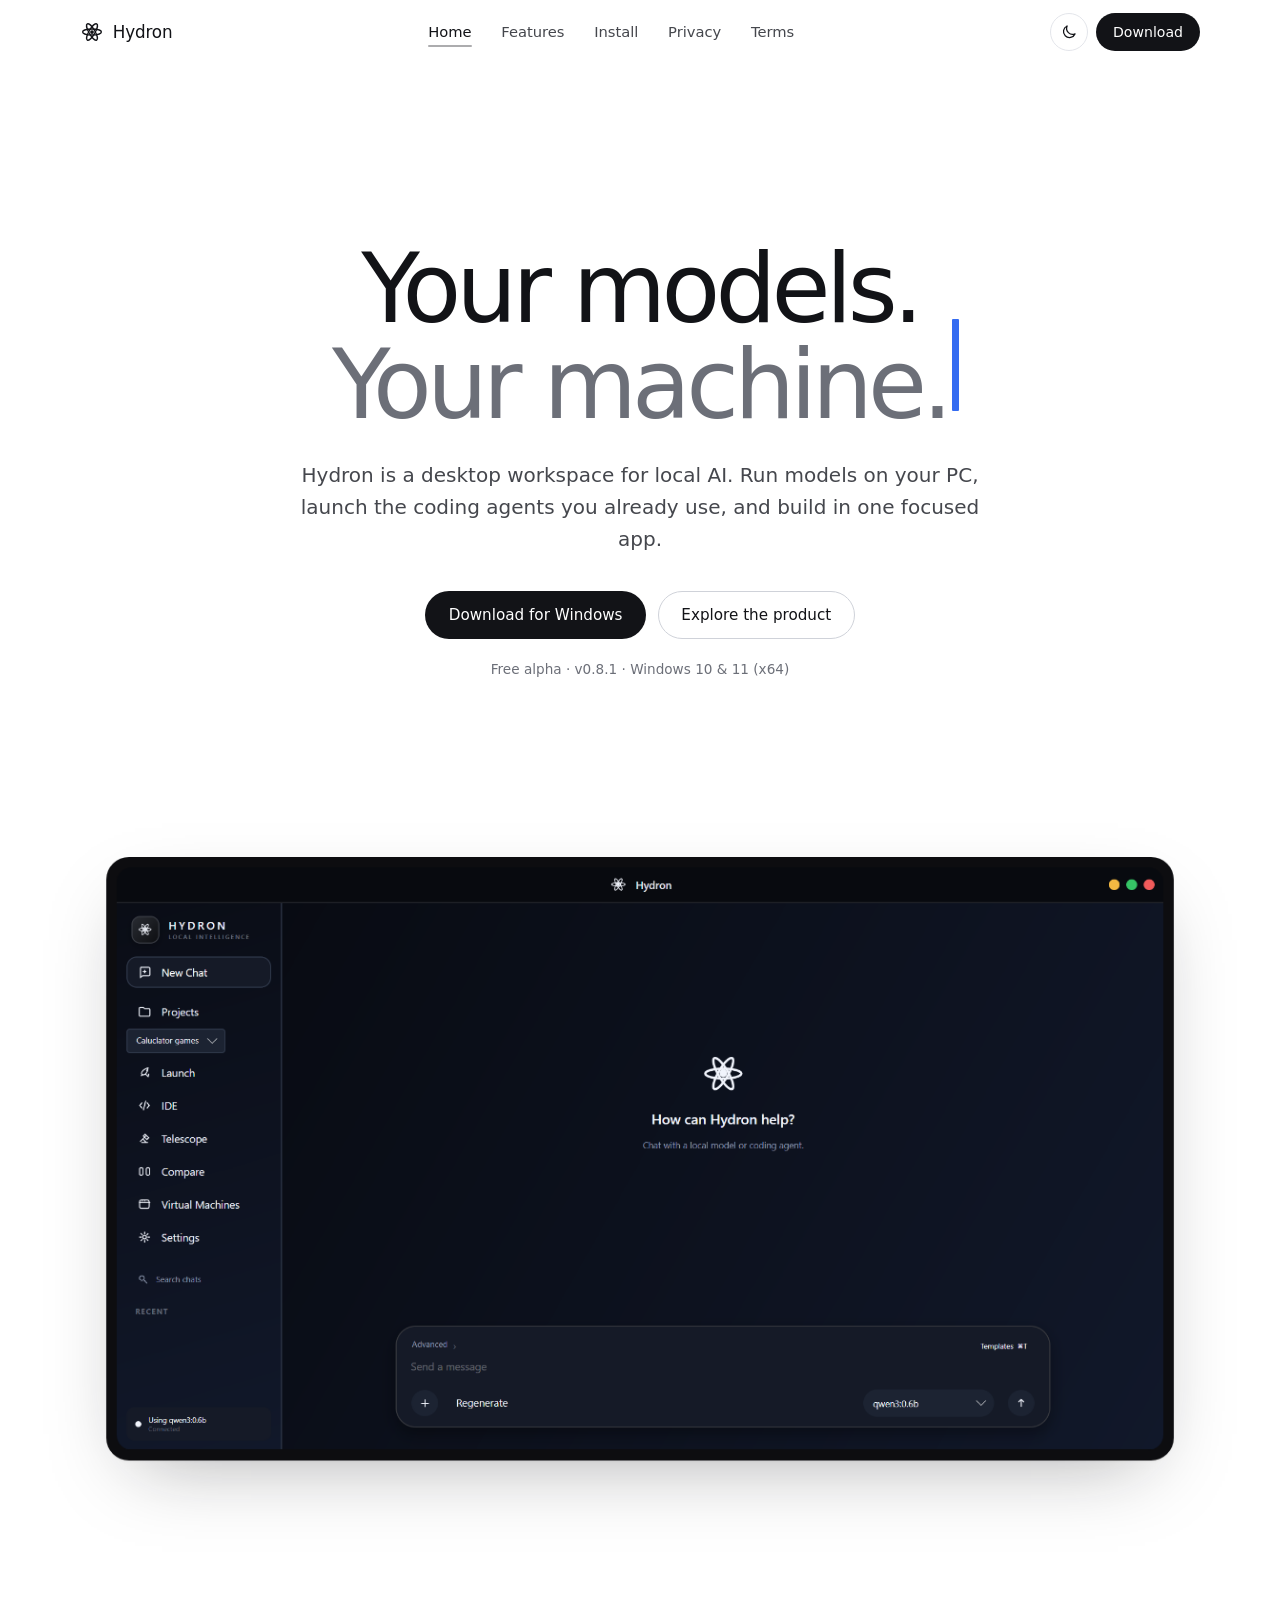
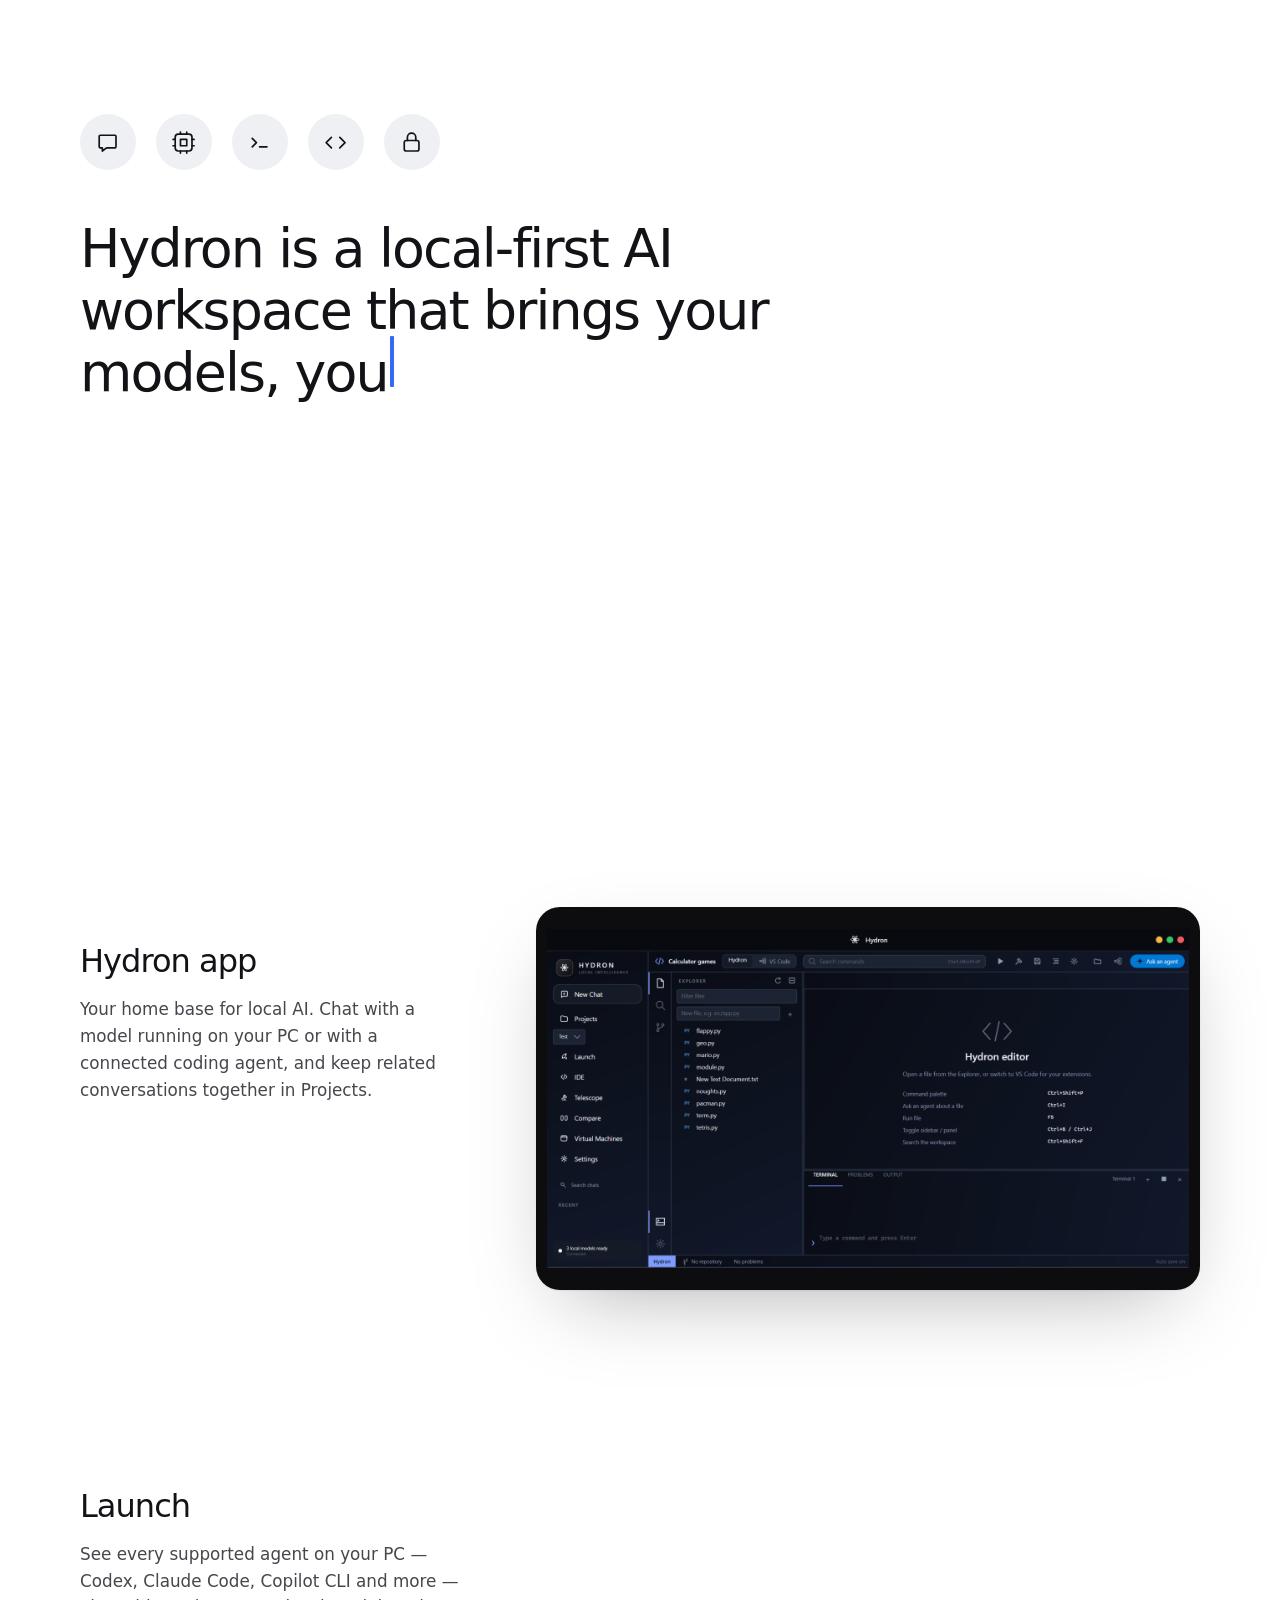
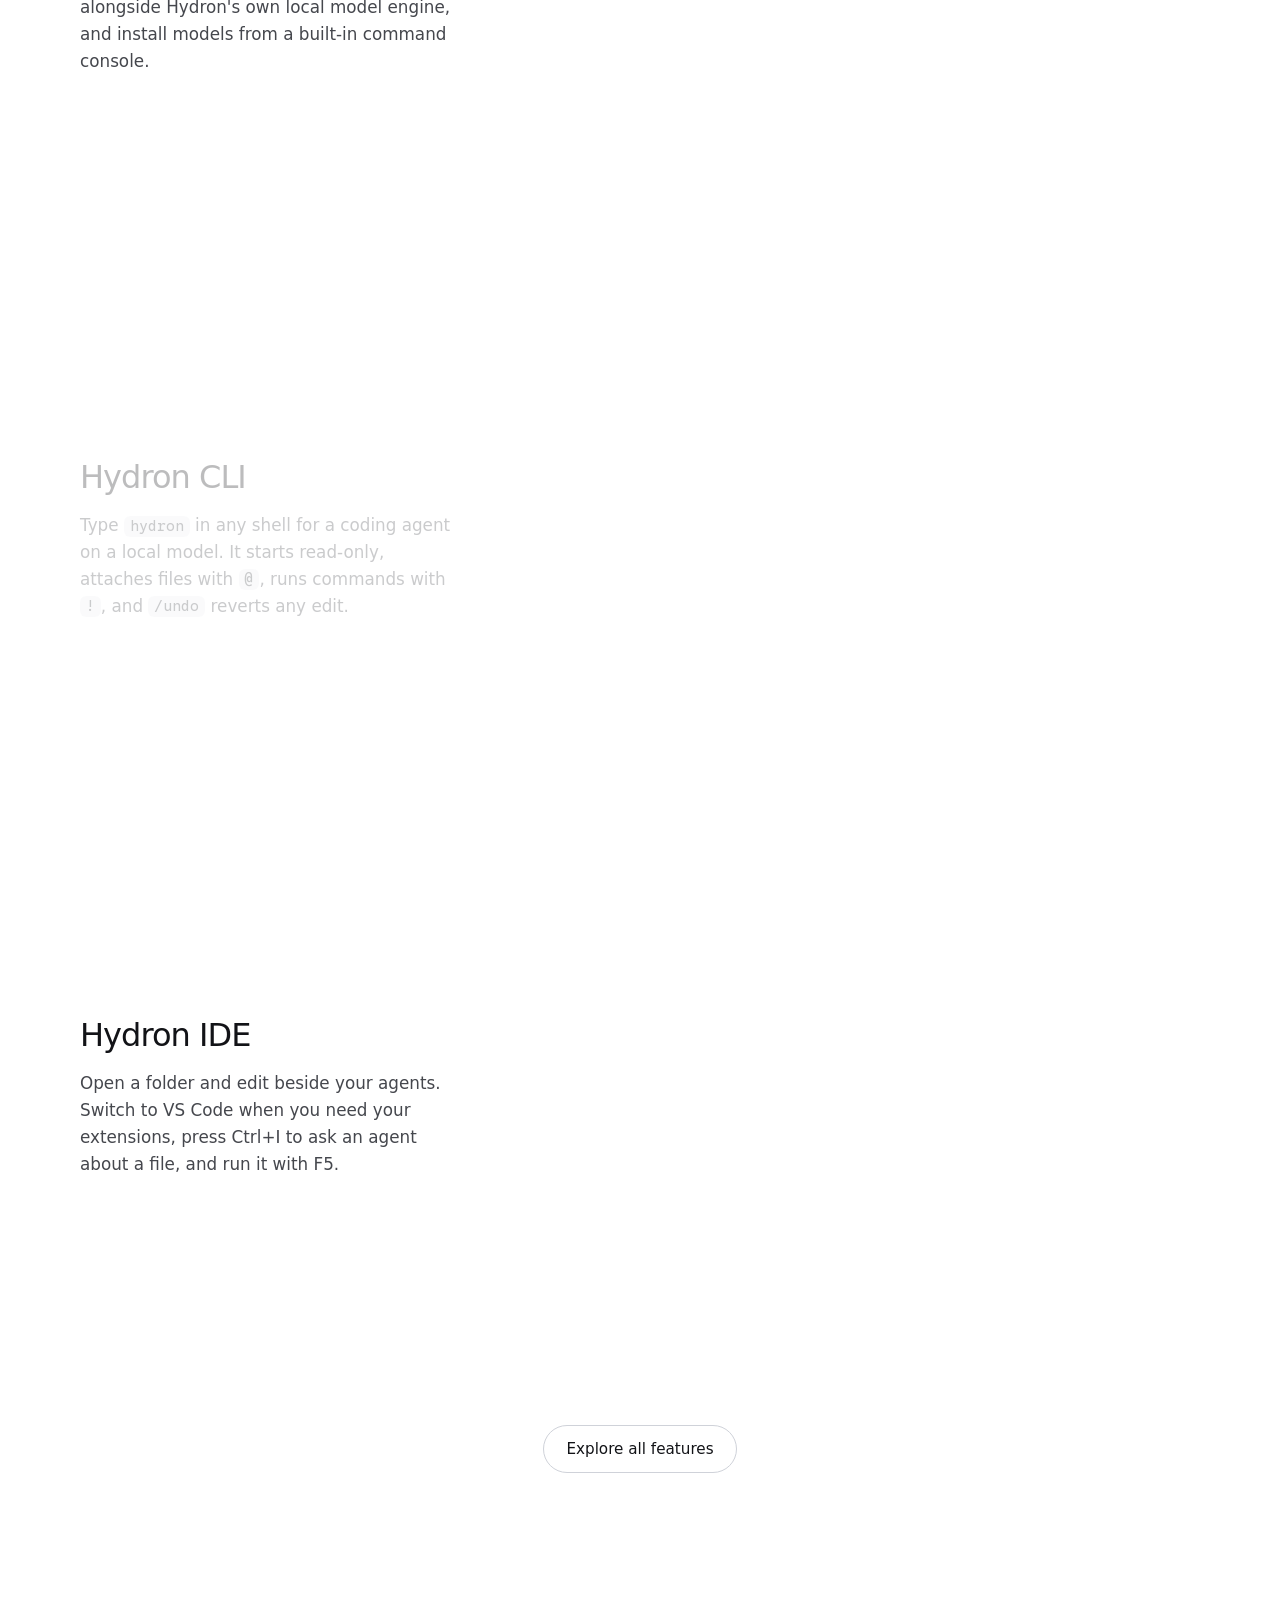
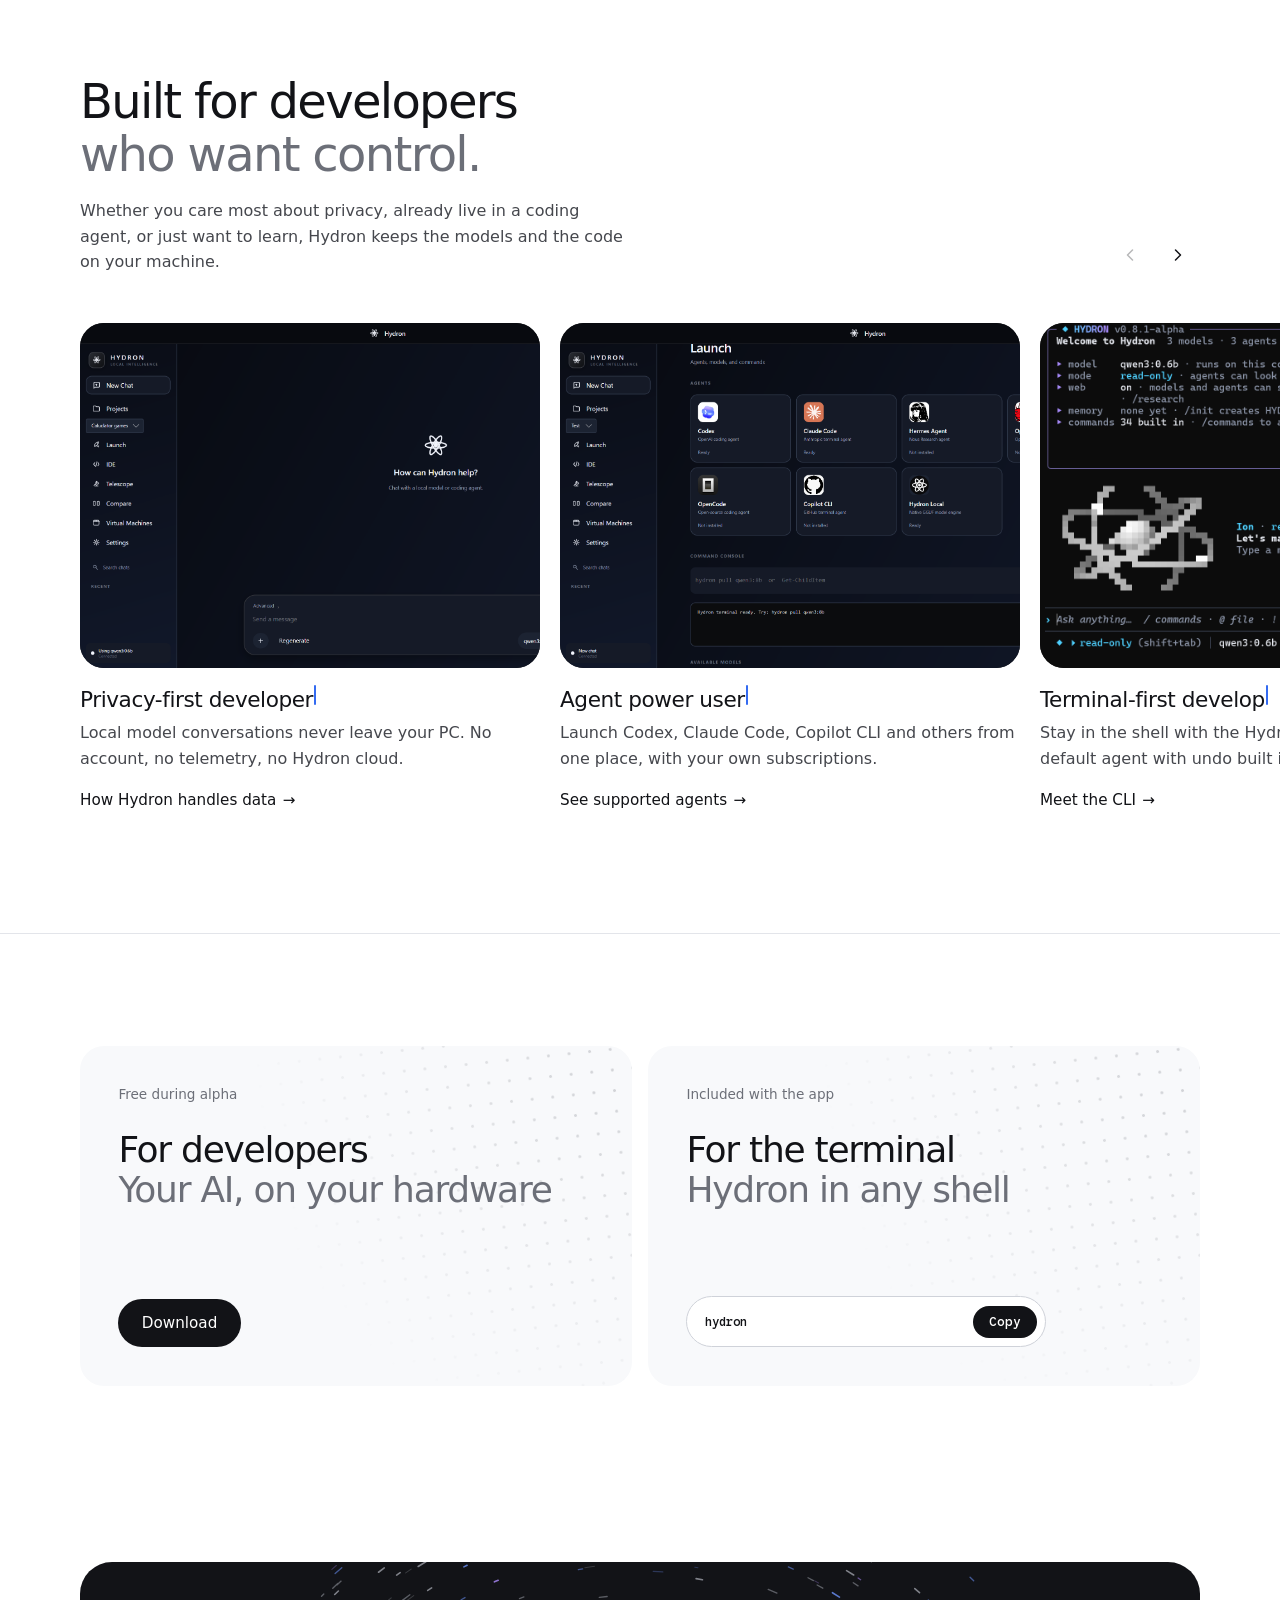
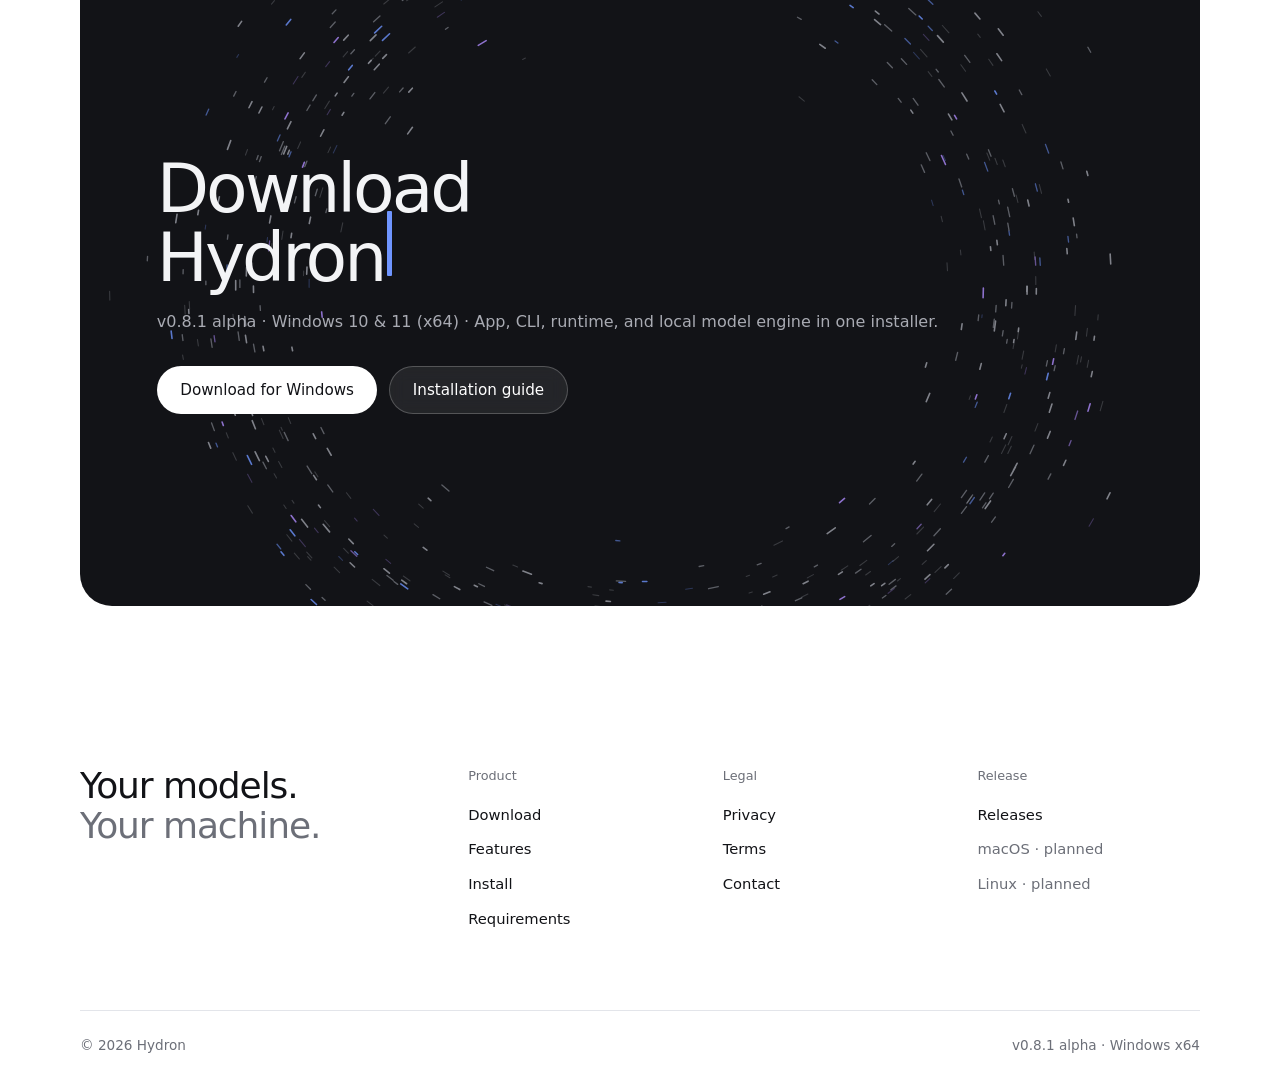
==== index.html @ 6cff4be6 "Remove the giant Hydron wordmark from the footer Co-Authored-By: Claude Opus 5.5 <noreply@anthropic." ====
<!DOCTYPE html>
<html lang="en" class="no-js">
<head>
<meta charset="UTF-8">
<meta name="viewport" content="width=device-width,initial-scale=1">
<title>Hydron — Your models. Your machine.</title>
<meta name="description" content="Run local AI models, coding agents, chat, and project tools in one Windows workspace.">
<meta name="theme-color" content="#ffffff" media="(prefers-color-scheme: light)">
<meta name="theme-color" content="#0b0b0d" media="(prefers-color-scheme: dark)">
<script>(function(){var t;try{t=localStorage.getItem('hydron-theme')}catch(e){}if(t!=='light'&&t!=='dark')t=matchMedia('(prefers-color-scheme: dark)').matches?'dark':'light';var d=document.documentElement;d.setAttribute('data-theme',t);d.className=d.className.replace('no-js','js')})();</script>
<link rel="manifest" href="manifest.webmanifest">
<link rel="icon" type="image/svg+xml" href="data:image/svg+xml,%3Csvg xmlns='http://www.w3.org/2000/svg' viewBox='0 0 64 64'%3E%3Crect width='64' height='64' rx='16' fill='%23111113'/%3E%3Cg fill='none' stroke='%23fff' stroke-width='3'%3E%3Cellipse cx='32' cy='32' rx='25' ry='8'/%3E%3Cellipse cx='32' cy='32' rx='25' ry='8' transform='rotate(60 32 32)'/%3E%3Cellipse cx='32' cy='32' rx='25' ry='8' transform='rotate(-60 32 32)'/%3E%3C/g%3E%3Ccircle cx='32' cy='32' r='5' fill='%23fff'/%3E%3C/svg%3E">
<link rel="preconnect" href="https://fonts.googleapis.com">
<link rel="preconnect" href="https://fonts.gstatic.com" crossorigin>
<link href="https://fonts.googleapis.com/css2?family=Google+Sans+Flex:opsz,wght@8..144,400..600&family=Google+Sans+Code:wght@400;500&display=swap" rel="stylesheet">
<link rel="stylesheet" href="assets/site.css?v=18c45513">
</head>
<body>
<a class="skip-link" href="#main">Skip to content</a>
<header class="nav" id="nav">
  <div class="container nav-inner">
    <a class="brand" href="index.html" aria-label="Hydron home"><svg class="brand-mark" viewBox="0 0 64 64" aria-hidden="true"><g fill="none" stroke="currentColor" stroke-width="3.5"><ellipse cx="32" cy="32" rx="25" ry="8"/><ellipse cx="32" cy="32" rx="25" ry="8" transform="rotate(60 32 32)"/><ellipse cx="32" cy="32" rx="25" ry="8" transform="rotate(-60 32 32)"/></g><circle cx="32" cy="32" r="5" fill="currentColor"/></svg><span>Hydron</span></a>
    <nav aria-label="Primary">
      <ul class="nav-links" id="nav-links">
<li><a class="active" aria-current="page" href="index.html">Home</a></li>
<li><a href="features.html">Features</a></li>
<li><a href="install.html">Install</a></li>
<li><a href="privacy.html">Privacy</a></li>
<li><a href="terms.html">Terms</a></li>
      </ul>
    </nav>
    <div class="nav-actions">
      <button class="theme-toggle" id="theme-toggle" type="button" aria-label="Switch to dark theme"><svg class="moon" width="18" height="18" viewBox="0 0 24 24" fill="none" stroke="currentColor" stroke-width="1.7" stroke-linecap="round" stroke-linejoin="round" aria-hidden="true"><path d="M20 14.5A8 8 0 0 1 9.5 4a8 8 0 1 0 10.5 10.5Z"/></svg><svg class="sun" width="18" height="18" viewBox="0 0 24 24" fill="none" stroke="currentColor" stroke-width="1.7" stroke-linecap="round" aria-hidden="true"><circle cx="12" cy="12" r="4"/><path d="M12 2v2M12 20v2M4.9 4.9l1.4 1.4M17.7 17.7l1.4 1.4M2 12h2M20 12h2M4.9 19.1l1.4-1.4M17.7 6.3l1.4-1.4"/></svg></button>
      <a class="btn btn-primary btn-small" href="downloads/Hydron-Setup.exe">Download</a>
      <button class="nav-toggle" id="nav-toggle" aria-label="Toggle navigation menu" aria-expanded="false" aria-controls="nav-links"><span></span></button>
    </div>
  </div>
</header>

<main id="main">
<section class="hero ring-host">
  <canvas class="ring" aria-hidden="true"></canvas>
  <div class="container">
    <h1 data-typed data-typed-now data-speed="60">Your models.<br><span class="soft">Your machine.</span></h1>
    <p class="lead">Hydron is a desktop workspace for local AI. Run models on your PC, launch the coding agents you already use, and build in one focused app.</p>
    <div class="actions center"><a class="btn btn-primary" href="downloads/Hydron-Setup.exe">Download for Windows</a><a class="btn btn-secondary" href="#product">Explore the product</a></div>
    <p class="hero-meta">Free alpha · v0.8.1 · Windows 10 &amp; 11 (x64)</p>
  </div>
</section>

<section class="showcase hero-shot">
  <div class="container">
    <div class="frame"><img src="assets/hydron-chat.png" alt="Hydron chat interface with projects, launch, IDE, telescope, compare and virtual machines in the sidebar" width="1918" height="1078"></div>
  </div>
</section>

<section class="statement">
  <div class="container">
    <ul class="bouncers" aria-hidden="true">
      <li style="--i:0"><svg viewBox="0 0 24 24" fill="none" stroke="currentColor" stroke-width="1.6" stroke-linejoin="round"><path d="M5 5h14a1 1 0 0 1 1 1v10a1 1 0 0 1-1 1h-8l-4 3v-3H5a1 1 0 0 1-1-1V6a1 1 0 0 1 1-1Z"/></svg></li><li style="--i:1"><svg viewBox="0 0 24 24" fill="none" stroke="currentColor" stroke-width="1.6" stroke-linecap="round" stroke-linejoin="round"><rect x="4" y="4" width="16" height="16" rx="3"/><path d="M9 9h6v6H9z"/><path d="M9 2v2M15 2v2M9 20v2M15 20v2M2 9h2M2 15h2M20 9h2M20 15h2"/></svg></li><li style="--i:2"><svg viewBox="0 0 24 24" fill="none" stroke="currentColor" stroke-width="1.6" stroke-linecap="round" stroke-linejoin="round"><path d="m5 8 4 4-4 4"/><path d="M12 16h7"/></svg></li><li style="--i:3"><svg viewBox="0 0 24 24" fill="none" stroke="currentColor" stroke-width="1.6" stroke-linecap="round" stroke-linejoin="round"><path d="m8 7-5 5 5 5M16 7l5 5-5 5"/></svg></li><li style="--i:4"><svg viewBox="0 0 24 24" fill="none" stroke="currentColor" stroke-width="1.6" stroke-linecap="round" stroke-linejoin="round"><rect x="5" y="10" width="14" height="10" rx="2"/><path d="M8 10V7a4 4 0 0 1 8 0v3"/></svg></li>
    </ul>
    <p class="statement-text" data-typed data-speed="24">Hydron is a local-first AI workspace that brings your models, your coding agents, and your code together on your own machine.</p>
  </div>
</section>

<section class="explorer" id="product">
  <div class="container explorer-grid">
    <div class="explorer-list">
      <article class="explorer-item">
        <h3>Hydron app</h3>
        <p>Your home base for local AI. Chat with a model running on your PC or with a connected coding agent, and keep related conversations together in Projects.</p>
        <div class="frame"><img src="assets/hydron-chat.png" alt="" width="1918" height="1078" loading="lazy"></div>
      </article>
      <article class="explorer-item">
        <h3>Launch</h3>
        <p>See every supported agent on your PC — Codex, Claude Code, Copilot CLI and more — alongside Hydron's own local model engine, and install models from a built-in command console.</p>
        <div class="frame"><img src="assets/hydron-launch.png" alt="" width="1918" height="1078" loading="lazy"></div>
      </article>
      <article class="explorer-item">
        <h3>Hydron CLI</h3>
        <p>Type <code>hydron</code> in any shell for a coding agent on a local model. It starts read-only, attaches files with <code>@</code>, runs commands with <code>!</code>, and <code>/undo</code> reverts any edit.</p>
        <div class="frame natural"><img src="assets/hydron-cli.png" alt="" width="1870" height="832" loading="lazy"></div>
      </article>
      <article class="explorer-item">
        <h3>Hydron IDE</h3>
        <p>Open a folder and edit beside your agents. Switch to VS Code when you need your extensions, press Ctrl+I to ask an agent about a file, and run it with F5.</p>
        <div class="frame"><img src="assets/hydron-ide.png" alt="" width="1536" height="810" loading="lazy"></div>
      </article>
    </div>
    <div class="explorer-stage" aria-hidden="true">
      <div class="frame">
        <img src="assets/hydron-chat.png" alt="" width="1918" height="1078"><img src="assets/hydron-launch.png" alt="" width="1918" height="1078" loading="lazy"><img src="assets/hydron-cli.png" alt="" width="1870" height="832" loading="lazy"><img src="assets/hydron-ide.png" alt="" width="1536" height="810" loading="lazy">
      </div>
    </div>
  </div>
  <div class="container explorer-cta"><a class="btn btn-secondary" href="features.html">Explore all features</a></div>
</section>

<section class="section" data-slider-wrap>
  <div class="container">
    <div class="cases-head fade">
      <div>
        <h2>Built for developers<br><span class="soft">who want control.</span></h2>
        <p>Whether you care most about privacy, already live in a coding agent, or just want to learn, Hydron keeps the models and the code on your machine.</p>
      </div>
      <div class="slider-controls">
        <button class="slider-btn" data-prev aria-label="Previous"><svg viewBox="0 0 24 24" fill="none" stroke="currentColor" stroke-width="1.8" stroke-linecap="round" stroke-linejoin="round"><path d="m15 18-6-6 6-6"/></svg></button>
        <button class="slider-btn" data-next aria-label="Next"><svg viewBox="0 0 24 24" fill="none" stroke="currentColor" stroke-width="1.8" stroke-linecap="round" stroke-linejoin="round"><path d="m9 18 6-6-6-6"/></svg></button>
      </div>
    </div>
    <div class="slider fade">
      <article class="case"><div class="case-media"><img src="assets/hydron-chat.png" alt="" loading="lazy"></div><h3 data-typed>Privacy-first developer</h3><p>Local model conversations never leave your PC. No account, no telemetry, no Hydron cloud.</p><a class="arrow-link" href="privacy.html">How Hydron handles data</a></article>
      <article class="case"><div class="case-media"><img src="assets/hydron-launch.png" alt="" loading="lazy"></div><h3 data-typed>Agent power user</h3><p>Launch Codex, Claude Code, Copilot CLI and others from one place, with your own subscriptions.</p><a class="arrow-link" href="features.html#features">See supported agents</a></article>
      <article class="case"><div class="case-media"><img src="assets/hydron-cli.png" alt="" loading="lazy"></div><h3 data-typed>Terminal-first developer</h3><p>Stay in the shell with the Hydron CLI: a read-only-by-default agent with undo built in.</p><a class="arrow-link" href="features.html">Meet the CLI</a></article>
      <article class="case"><div class="case-media"><img src="assets/hydron-ide.png" alt="" loading="lazy"></div><h3 data-typed>Learner &amp; hobbyist</h3><p>Start with a small free model on the hardware you have, and grow into bigger ones.</p><a class="arrow-link" href="install.html">Get started</a></article>
    </div>
  </div>
</section>

<section class="section">
  <div class="container try-grid">
    <div class="try-card fade">
      <div><p class="try-label">Free during alpha</p><h3>For developers</h3><p>Your AI, on your hardware</p></div>
      <div class="actions"><a class="btn btn-primary" href="downloads/Hydron-Setup.exe">Download</a></div>
    </div>
    <div class="try-card fade">
      <div><p class="try-label">Included with the app</p><h3>For the terminal</h3><p>Hydron in any shell</p></div>
      <div class="cmd"><code id="cli-cmd">hydron</code><button class="copy-btn" data-copy="cli-cmd">Copy</button></div>
    </div>
  </div>
</section>

<section class="download" id="download">
  <div class="container">
    <div class="download-panel fade">
      <canvas class="ring" data-density=".7" aria-hidden="true"></canvas>
      <h2 data-typed data-speed="55">Download Hydron</h2>
      <p>v0.8.1 alpha · Windows 10 &amp; 11 (x64) · App, CLI, runtime, and local model engine in one installer.</p>
      <div class="actions"><a class="btn btn-inverse" href="downloads/Hydron-Setup.exe">Download for Windows</a><a class="btn btn-ghost-inverse" href="install.html">Installation guide</a></div>
    </div>
  </div>
</section>
</main>

<footer class="footer">
  <div class="container">
    <div class="footer-top">
      <p class="footer-title">Your models.<br><span class="soft">Your machine.</span></p>
      <nav class="footer-col" aria-label="Product"><h5>Product</h5><ul><li><a href="downloads/Hydron-Setup.exe">Download</a></li><li><a href="features.html">Features</a></li><li><a href="install.html">Install</a></li><li><a href="install.html#requirements">Requirements</a></li></ul></nav>
      <nav class="footer-col" aria-label="Legal"><h5>Legal</h5><ul><li><a href="privacy.html">Privacy</a></li><li><a href="terms.html">Terms</a></li><li><a href="terms.html#contact">Contact</a></li></ul></nav>
      <nav class="footer-col" aria-label="Release"><h5>Release</h5><ul><li><a href="https://github.com/hydronai/hydron/releases">Releases</a></li><li><span>macOS · planned</span></li><li><span>Linux · planned</span></li></ul></nav>
    </div>
    <div class="footer-bottom"><span>© <span id="year">2026</span> Hydron</span><span>v0.8.1 alpha · Windows x64</span></div>
  </div>
</footer>
<script src="assets/site.js?v=5f843b21"></script>
</body>
</html>
---- assets/site.css ----
/* =====================================================================
   Hydron website — shared styles
   Calm, light, product-first. Real screenshots do the showing;
   motion is limited to gentle fades and hover states.
===================================================================== */
:root{
  --bg:#ffffff;
  --bg-soft:#f8f9fb;
  --bg-muted:#eff0f3;
  --ink:#121317;
  --ink-2:#45474d;
  --ink-3:#6c6f78;
  --line:#e3e5ea;
  --line-strong:#cfd2d9;
  --dark:#0d0d10;
  --surface:#ffffff;
  --on-ink:#ffffff;
  --ink-hover:#2b2b31;
  --line-hover:#b9b9c1;
  --nav-bg:rgba(255,255,255,.85);
  --frame-edge:transparent;
  --shadow:rgba(17,17,19,.35);
  --check:url("data:image/svg+xml,%3Csvg xmlns='http://www.w3.org/2000/svg' viewBox='0 0 16 16' fill='none' stroke='%23fff' stroke-width='2' stroke-linecap='round' stroke-linejoin='round'%3E%3Cpath d='m4.5 8.2 2.3 2.3 4.7-5'/%3E%3C/svg%3E");
  --spot:rgba(17,17,19,.045);
  --p1:#6b6e76;
  --p2:#346bf1;
  --p3:#8b5cf6;
  color-scheme:light;

  --font-body:'Google Sans Flex', 'Inter', system-ui, -apple-system, 'Segoe UI', sans-serif;
  --font-mono:'Google Sans Code', 'JetBrains Mono', ui-monospace, 'Cascadia Code', monospace;

  --r-sm:10px;
  --r-md:16px;
  --r-lg:24px;
  --r-pill:999px;

  --ease:cubic-bezier(.22,1,.36,1);
  --container:1200px;
}

/* Dark theme: follows the system setting unless the visitor picks one. */
:root[data-theme="dark"]{
  --bg:#0b0b0d;
  --bg-soft:#111114;
  --bg-muted:#1c1c20;
  --surface:#17171b;
  --ink:#ededf0;
  --ink-2:#b4b5bd;
  --ink-3:#868791;
  --line:#242429;
  --line-strong:#34343b;
  --dark:#050506;
  --on-ink:#0b0b0d;
  --ink-hover:#d2d2d8;
  --line-hover:#4c4c55;
  --nav-bg:rgba(11,11,13,.82);
  --frame-edge:#26262c;
  --shadow:rgba(0,0,0,.6);
  --check:url("data:image/svg+xml,%3Csvg xmlns='http://www.w3.org/2000/svg' viewBox='0 0 16 16' fill='none' stroke='%230b0b0d' stroke-width='2' stroke-linecap='round' stroke-linejoin='round'%3E%3Cpath d='m4.5 8.2 2.3 2.3 4.7-5'/%3E%3C/svg%3E");
  --spot:rgba(255,255,255,.06);
  --p1:#a7a9b2;
  --p2:#6f95ff;
  --p3:#b08cff;
  color-scheme:dark;
}
@media (prefers-color-scheme: dark){
  :root:not([data-theme="light"]){
  --bg:#0b0b0d;
  --bg-soft:#111114;
  --bg-muted:#1c1c20;
  --surface:#17171b;
  --ink:#ededf0;
  --ink-2:#b4b5bd;
  --ink-3:#868791;
  --line:#242429;
  --line-strong:#34343b;
  --dark:#050506;
  --on-ink:#0b0b0d;
  --ink-hover:#d2d2d8;
  --line-hover:#4c4c55;
  --nav-bg:rgba(11,11,13,.82);
  --frame-edge:#26262c;
  --shadow:rgba(0,0,0,.6);
  --check:url("data:image/svg+xml,%3Csvg xmlns='http://www.w3.org/2000/svg' viewBox='0 0 16 16' fill='none' stroke='%230b0b0d' stroke-width='2' stroke-linecap='round' stroke-linejoin='round'%3E%3Cpath d='m4.5 8.2 2.3 2.3 4.7-5'/%3E%3C/svg%3E");
  --spot:rgba(255,255,255,.06);
  --p1:#a7a9b2;
  --p2:#6f95ff;
  --p3:#b08cff;
  color-scheme:dark;
  }
}

*,*::before,*::after{ box-sizing:border-box; }
html{ scroll-behavior:smooth; -webkit-text-size-adjust:100%; }
body{
  margin:0; background:var(--bg); color:var(--ink);
  font-family:var(--font-body); font-size:16px; line-height:1.6;
  -webkit-font-smoothing:antialiased; overflow-x:hidden;
}
img,svg{ display:block; max-width:100%; }
a{ color:inherit; text-decoration:none; }
ul{ list-style:none; margin:0; padding:0; }
button{ font:inherit; cursor:pointer; }
h1,h2,h3,h4{ margin:0; font-weight:500; letter-spacing:-.02em; line-height:1.12; }
p{ margin:0; }
code{ font-family:var(--font-mono); font-size:.88em; background:var(--bg-muted); padding:.1em .4em; border-radius:6px; }
::selection{ background:var(--ink); color:var(--on-ink); }
:focus-visible{ outline:2px solid var(--ink); outline-offset:3px; border-radius:6px; }

.skip-link{ position:absolute; left:1rem; top:-60px; z-index:1000; background:var(--ink); color:var(--on-ink); padding:.6rem 1rem; border-radius:var(--r-sm); font-size:.85rem; }
.skip-link:focus{ top:1rem; }

.container{ width:100%; max-width:var(--container); margin:0 auto; padding:0 clamp(1rem, 4vw, 2.5rem); }
.narrow{ max-width:820px; }

/* ---------- Navigation ---------- */
.nav{ position:sticky; top:0; z-index:100; background:var(--nav-bg); backdrop-filter:saturate(180%) blur(14px); border-bottom:1px solid transparent; transition:border-color .2s; }
.nav.scrolled{ border-bottom-color:var(--line); }
.nav-inner{ display:flex; align-items:center; justify-content:space-between; gap:1.5rem; height:64px; }
.brand{ display:flex; align-items:center; gap:.55rem; font-weight:500; font-size:1.05rem; letter-spacing:-.01em; }
.brand-mark{ width:24px; height:24px; flex:0 0 auto; }
.nav-links{ display:flex; align-items:center; gap:.25rem; }
.nav-links a{ display:block; padding:.45rem .8rem; border-radius:var(--r-pill); font-size:.92rem; color:var(--ink-2); transition:background .15s, color .15s; }
.nav-links a:hover{ background:var(--bg-muted); color:var(--ink); }
.nav-links a.active{ color:var(--ink); font-weight:500; }
.nav-actions{ display:flex; align-items:center; gap:.5rem; }
.theme-toggle{ width:38px; height:38px; display:grid; place-items:center; border-radius:var(--r-pill); border:1px solid var(--line); background:var(--surface); color:var(--ink); transition:background .15s, border-color .15s; }
.theme-toggle:hover{ border-color:var(--line-hover); }
.theme-toggle svg{ width:18px; height:18px; }
.theme-toggle .sun,:root[data-theme="dark"] .theme-toggle .moon{ display:none; }
:root[data-theme="dark"] .theme-toggle .sun{ display:block; }
.no-js .theme-toggle{ display:none; }
.nav-toggle{ display:none; width:40px; height:40px; border-radius:var(--r-pill); border:1px solid var(--line); background:var(--surface); position:relative; }
.nav-toggle span,.nav-toggle span::before,.nav-toggle span::after{ content:""; position:absolute; left:11px; right:11px; height:1.5px; background:var(--ink); transition:transform .2s var(--ease), background .2s; }
.nav-toggle span{ top:19px; }
.nav-toggle span::before{ left:0; right:0; top:-6px; }
.nav-toggle span::after{ left:0; right:0; top:6px; }
.nav-toggle[aria-expanded="true"] span{ background:transparent; }
.nav-toggle[aria-expanded="true"] span::before{ transform:translateY(6px) rotate(45deg); }
.nav-toggle[aria-expanded="true"] span::after{ transform:translateY(-6px) rotate(-45deg); }

/* ---------- Buttons ---------- */
.btn{ display:inline-flex; align-items:center; justify-content:center; gap:.5rem; min-height:48px; padding:0 1.4rem; border-radius:var(--r-pill); border:1px solid transparent; font-weight:500; font-size:.95rem; white-space:nowrap; transition:background .15s, border-color .15s, color .15s; }
.btn svg{ width:16px; height:16px; }
.btn-primary{ background:var(--ink); color:var(--on-ink); }
.btn-primary:hover{ background:var(--ink-hover); }
.btn-secondary{ background:var(--surface); color:var(--ink); border-color:var(--line-strong); }
.btn-secondary:hover{ background:var(--bg-soft); border-color:var(--line-hover); }
.btn-small{ min-height:38px; padding:0 1rem; font-size:.88rem; }
.actions{ display:flex; flex-wrap:wrap; gap:.75rem; }
.actions.center{ justify-content:center; }

/* ---------- Type helpers ---------- */
.eyebrow{ display:inline-block; margin-bottom:1rem; font-size:.85rem; font-weight:500; color:var(--ink-3); }
.lead{ font-size:clamp(1.05rem, 1.6vw, 1.25rem); line-height:1.6; color:var(--ink-2); }
.muted{ color:var(--ink-3); }

/* ---------- Hero ---------- */
.hero{ padding:clamp(4rem, 10vw, 7.5rem) 0 clamp(2.5rem, 5vw, 4rem); text-align:center; }
.hero h1{ font-size:clamp(2.6rem, 7vw, 5.5rem); letter-spacing:-.045em; line-height:1.02; max-width:none; margin:0 auto; }
.hero h1 .soft{ color:var(--ink-3); }
.hero .lead{ max-width:44rem; margin:1.5rem auto 2.25rem; }
.hero-meta{ margin-top:1.25rem; font-size:.85rem; color:var(--ink-3); }

.page-hero{ padding:clamp(3.5rem, 8vw, 6rem) 0 clamp(2rem, 4vw, 3rem); }
.page-hero h1{ font-size:clamp(2.4rem, 5.5vw, 4.25rem); letter-spacing:-.04em; line-height:1.04; max-width:18ch; }
.page-hero .lead{ max-width:40rem; margin-top:1.25rem; }
.page-hero .actions{ margin-top:2rem; }

/* ---------- Product showcase ---------- */
.showcase{ padding-bottom:clamp(3rem, 6vw, 5rem); }
.frame{ background:var(--dark); border:1px solid var(--frame-edge); border-radius:var(--r-lg); padding:clamp(6px, 1vw, 10px); box-shadow:0 1px 2px rgba(0,0,0,.06), 0 30px 80px -30px var(--shadow); }
.frame img{ width:100%; height:auto; aspect-ratio:16/9; object-fit:contain; background:var(--dark); border-radius:calc(var(--r-lg) - 8px); transition:opacity .2s ease; }
.frame.natural img{ aspect-ratio:auto; object-fit:contain; }
.tabs{ display:inline-flex; gap:.25rem; padding:.3rem; margin-top:1.5rem; background:var(--bg-muted); border-radius:var(--r-pill); max-width:100%; overflow-x:auto; }
.tab{ border:0; background:transparent; color:var(--ink-2); padding:.55rem 1.1rem; border-radius:var(--r-pill); font-size:.88rem; font-weight:500; white-space:nowrap; transition:background .15s, color .15s; }
.tab:hover{ color:var(--ink); }
.tab.active{ background:var(--surface); color:var(--ink); box-shadow:0 1px 3px rgba(0,0,0,.08); }
.tab-caption{ margin-top:1rem; font-size:.9rem; color:var(--ink-3); min-height:1.5em; }

/* ---------- Sections ---------- */
.section{ padding:clamp(4rem, 9vw, 7rem) 0; }
.section.soft{ background:var(--bg-soft); }
.section + .section:not(.soft){ border-top:1px solid var(--line); }
.section.soft + .section{ border-top:0; }
.section-head{ max-width:44rem; margin-bottom:clamp(2.5rem, 5vw, 3.5rem); }
.section-head.center{ margin-left:auto; margin-right:auto; text-align:center; }
.section-head h2{ font-size:clamp(2rem, 4vw, 3rem); letter-spacing:-.035em; }
.section-head p{ margin-top:1rem; font-size:1.075rem; color:var(--ink-2); }

.grid{ display:grid; gap:1rem; }
.grid-2{ grid-template-columns:repeat(2, minmax(0,1fr)); }
.grid-3{ grid-template-columns:repeat(3, minmax(0,1fr)); }
.grid-4{ grid-template-columns:repeat(4, minmax(0,1fr)); }

.card{ padding:1.75rem; border:1px solid var(--line); border-radius:var(--r-md); background:var(--surface); }
.section.soft .card{ border-color:transparent; }
.card h3{ font-size:1.1rem; margin-bottom:.5rem; }
.card p,.card li{ font-size:.95rem; color:var(--ink-2); }
.card ul{ display:grid; gap:.45rem; margin-top:1rem; }
.card li{ position:relative; padding-left:1.1rem; }
.card li::before{ content:""; position:absolute; left:0; top:.7em; width:5px; height:5px; border-radius:50%; background:var(--ink-3); }
.icon{ width:40px; height:40px; display:grid; place-items:center; margin-bottom:1.25rem; border-radius:var(--r-sm); background:var(--bg-muted); color:var(--ink); }
.section.soft .icon{ background:var(--bg-soft); }
.icon svg{ width:20px; height:20px; }

/* Feature rows: copy on one side, screenshot on the other */
.feature-row{ display:grid; grid-template-columns:minmax(0,.85fr) minmax(0,1.15fr); gap:clamp(2rem, 5vw, 4.5rem); align-items:center; }
.feature-row + .feature-row{ margin-top:clamp(4rem, 8vw, 6.5rem); }
.feature-row > *{ min-width:0; }
.feature-row.flip .feature-copy{ order:2; }
.feature-copy h3{ font-size:clamp(1.6rem, 3vw, 2.25rem); letter-spacing:-.03em; margin-bottom:1rem; }
.feature-copy p{ color:var(--ink-2); font-size:1.05rem; }
.checklist{ display:grid; gap:.6rem; margin-top:1.5rem; }
.checklist li{ position:relative; padding-left:1.75rem; color:var(--ink-2); font-size:.97rem; }
.checklist li::before{ content:""; position:absolute; left:0; top:.2em; width:18px; height:18px; border-radius:50%; background:var(--ink) var(--check) center/12px no-repeat; }

/* Static code / terminal panel */
.panel{ background:var(--dark); border:1px solid var(--frame-edge); color:#e9e9ee; border-radius:var(--r-md); overflow:hidden; box-shadow:0 30px 70px -35px var(--shadow); }
.panel-head{ display:flex; align-items:center; justify-content:space-between; padding:.75rem 1.1rem; border-bottom:1px solid #24242a; font:500 .75rem var(--font-mono); color:#8d8e98; }
.panel-body{ padding:1.1rem 1.25rem; font:400 .82rem/1.85 var(--font-mono); overflow-x:auto; white-space:pre; }
.panel-body .c{ color:#73747e; }
.panel-body .k{ color:#fff; font-weight:500; }
.panel-body .p{ color:#fff; }

/* Command picker */
.cmd{ display:flex; align-items:center; justify-content:space-between; gap:1rem; margin-top:1.5rem; padding:.55rem .55rem .55rem 1.1rem; border:1px solid var(--line-strong); border-radius:var(--r-pill); background:var(--surface); font:500 .88rem var(--font-mono); }
.cmd code{ min-width:0; background:none; padding:0; overflow-x:auto; white-space:nowrap; }
.copy-btn{ border:0; background:var(--ink); color:var(--on-ink); border-radius:var(--r-pill); padding:.5rem 1rem; font-size:.8rem; font-weight:500; flex:0 0 auto; }
.copy-btn:hover{ background:var(--ink-hover); }
.chips{ display:flex; flex-wrap:wrap; gap:.5rem; }
.chip{ border:1px solid var(--line-strong); background:var(--surface); color:var(--ink-2); padding:.45rem .9rem; border-radius:var(--r-pill); font-size:.85rem; transition:background .15s, color .15s, border-color .15s; }
button.chip:hover{ border-color:var(--ink-3); color:var(--ink); }
.chip.active{ background:var(--ink); border-color:var(--ink); color:var(--on-ink); }

/* Model catalogue */
.model-table{ width:100%; border-collapse:collapse; font-size:.95rem; }
.model-table th,.model-table td{ padding:.9rem 0; text-align:left; border-bottom:1px solid var(--line); }
.model-table th{ font-size:.8rem; font-weight:500; color:var(--ink-3); }
.model-table td:last-child,.model-table th:last-child{ text-align:right; color:var(--ink-3); }
.model-table td:first-child{ font-weight:500; }

.note{ padding:1.1rem 1.25rem; border-radius:var(--r-md); background:var(--bg-soft); color:var(--ink-2); font-size:.93rem; }
.note strong{ color:var(--ink); }

/* Steps */
.steps{ display:grid; gap:0; counter-reset:step; }
.step{ counter-increment:step; display:grid; grid-template-columns:3rem 1fr; gap:1rem; padding:1.5rem 0; border-top:1px solid var(--line); }
.step:last-child{ border-bottom:1px solid var(--line); }
.step::before{ content:counter(step, decimal-leading-zero); font:500 .85rem var(--font-mono); color:var(--ink-3); padding-top:.2rem; }
.step h3{ font-size:1.1rem; margin-bottom:.35rem; }
.step p{ color:var(--ink-2); }

/* Requirements */
.spec{ display:grid; grid-template-columns:repeat(3, minmax(0,1fr)); border-top:1px solid var(--line); }
.spec div{ padding:1.5rem 1.5rem 1.5rem 0; border-bottom:1px solid var(--line); }
.spec strong{ display:block; font-weight:500; margin-bottom:.35rem; }
.spec span{ color:var(--ink-2); font-size:.95rem; }

/* FAQ */
.faq details{ border-bottom:1px solid var(--line); }
.faq details:first-child{ border-top:1px solid var(--line); }
.faq summary{ list-style:none; cursor:pointer; display:flex; justify-content:space-between; gap:1rem; padding:1.25rem 0; font-weight:500; font-size:1.02rem; }
.faq summary::-webkit-details-marker{ display:none; }
.faq summary::after{ content:"+"; font-weight:400; font-size:1.4rem; line-height:1; color:var(--ink-3); transition:transform .2s var(--ease); }
.faq details[open] summary::after{ transform:rotate(45deg); }
.faq details p{ padding:0 0 1.35rem; color:var(--ink-2); max-width:60ch; }

/* Legal */
.legal{ max-width:760px; }
.legal-section{ padding:2rem 0; border-bottom:1px solid var(--line); }
.legal-section:last-child{ border-bottom:0; }
.legal-section h2{ font-size:1.3rem; letter-spacing:-.02em; margin-bottom:.75rem; }
.legal-section p,.legal-section li{ color:var(--ink-2); }
.legal-section p + p{ margin-top:.75rem; }
.legal-section ul{ display:grid; gap:.45rem; margin:.9rem 0; }
.legal-section li{ position:relative; padding-left:1.2rem; }
.legal-section li::before{ content:""; position:absolute; left:0; top:.72em; width:5px; height:5px; border-radius:50%; background:var(--ink-3); }

/* Appearance preview (features page) */
.studio{ border:1px solid var(--line); border-radius:var(--r-lg); padding:clamp(1rem, 3vw, 1.75rem); background:var(--surface); }
.studio-bar{ display:flex; align-items:center; justify-content:space-between; gap:1rem; flex-wrap:wrap; margin-bottom:1.25rem; }
.studio-bar strong{ font-weight:500; }
.studio-controls{ display:grid; grid-template-columns:repeat(3, minmax(0,1fr)); gap:1rem; margin-top:1.25rem; }
.studio-control{ padding:1rem 1.1rem; border-radius:var(--r-md); background:var(--bg-soft); }
.studio-control label{ display:flex; justify-content:space-between; font-size:.85rem; color:var(--ink-2); margin-bottom:.6rem; }
.studio-control output{ color:var(--ink); font-weight:500; }
.studio-control input,.studio-control select{ width:100%; accent-color:var(--ink); }
.studio-control select{ padding:.5rem .6rem; border:1px solid var(--line-strong); border-radius:var(--r-sm); background:var(--surface); color:var(--ink); font:inherit; font-size:.9rem; }

.appearance-frame{ --demo-bg:#101114; --demo-side:#16171b; --demo-surface:#24252a; --demo-raised:#303137; --demo-border:#35373e; --demo-text:#f7f8fb; --demo-muted:#9296a0; position:relative; display:grid; grid-template-columns:180px 1fr; min-height:440px; border:1px solid var(--demo-border); border-radius:18px; overflow:hidden; background:var(--demo-bg); color:var(--demo-text); transition:background .3s ease, color .3s ease, border-radius .25s ease; }
.appearance-frame[data-preset="diamond"]{ --demo-bg:#edf5fc; --demo-side:#e4f0f9; --demo-surface:#f7fbff; --demo-raised:#dcebf6; --demo-border:#b7cdde; --demo-text:#102235; --demo-muted:#526f87; }
.appearance-frame[data-preset="aurora"]{ --demo-bg:#071310; --demo-side:#0a1d18; --demo-surface:#102a23; --demo-raised:#173a31; --demo-border:#245346; --demo-text:#eafff8; --demo-muted:#86b9aa; }
.appearance-frame[data-preset="sunset"]{ --demo-bg:#1b0c13; --demo-side:#251019; --demo-surface:#351722; --demo-raised:#4a2030; --demo-border:#673046; --demo-text:#fff3ed; --demo-muted:#d39a8d; }
.appearance-frame[data-preset="nebula"]{ --demo-bg:#0e0a1c; --demo-side:#15102a; --demo-surface:#21183b; --demo-raised:#302252; --demo-border:#4c3971; --demo-text:#f8f2ff; --demo-muted:#a998c8; }
.appearance-frame[data-preset="arctic"]{ --demo-bg:#07131a; --demo-side:#0b1c25; --demo-surface:#102b38; --demo-raised:#173d4d; --demo-border:#285b6d; --demo-text:#edfcff; --demo-muted:#8cb9c4; }
.demo-sidebar{ padding:1rem; border-right:1px solid var(--demo-border); background:var(--demo-side); transition:background .3s ease; }
.demo-brand{ display:flex; align-items:center; gap:.55rem; font-weight:600; margin:.15rem .2rem 1.35rem; }
.demo-atom{ width:20px; height:20px; }
.demo-nav{ display:grid; gap:.35rem; }
.demo-nav span{ display:flex; align-items:center; gap:.65rem; padding:.65rem .8rem; border-radius:10px; color:var(--demo-muted); font-size:.78rem; }
.demo-nav span.active{ background:var(--demo-raised); color:var(--demo-text); }
.demo-status{ position:absolute; left:1rem; bottom:1rem; width:148px; padding:.65rem; border-radius:10px; background:var(--demo-surface); font-size:.65rem; color:var(--demo-muted); }
.demo-main{ display:grid; grid-template-rows:auto 1fr auto; min-width:0; }
.demo-titlebar{ height:42px; border-bottom:1px solid var(--demo-border); display:flex; align-items:center; justify-content:center; font-size:.75rem; font-weight:600; }
.demo-chat{ padding:2rem clamp(1rem, 4vw, 3rem); display:flex; flex-direction:column; gap:1.25rem; }
.demo-bubble{ align-self:flex-end; background:var(--demo-raised); padding:.65rem 1rem; border-radius:16px; font-size:.78rem; }
.demo-answer{ max-width:560px; }
.demo-answer strong{ display:block; margin-bottom:.5rem; font-size:.85rem; }
.demo-answer p{ color:var(--demo-muted); font-size:.78rem; line-height:1.65; }
.demo-code{ margin-top:.8rem; padding:.85rem; border:1px solid var(--demo-border); border-radius:10px; background:rgba(0,0,0,.18); font:500 .7rem/1.65 var(--font-mono); white-space:pre; overflow-x:auto; }
.demo-composer{ display:flex; justify-content:space-between; margin:0 clamp(1rem, 4vw, 3rem) 1.25rem; padding:.8rem 1rem; border:1px solid var(--demo-border); border-radius:16px; background:var(--demo-surface); color:var(--demo-muted); font-size:.74rem; }
.appearance-frame.nav-right{ grid-template-columns:1fr 180px; }
.appearance-frame.nav-right .demo-main{ grid-column:1; grid-row:1; }
.appearance-frame.nav-right .demo-sidebar{ grid-column:2; grid-row:1; border-right:0; border-left:1px solid var(--demo-border); }
.appearance-frame.nav-right .demo-status{ left:auto; right:1rem; }

/* ---------- CTA ---------- */

/* ---------- Footer ---------- */
/* Footer: title and link columns */
.footer{ padding:clamp(4rem, 8vw, 6rem) 0 1.75rem; font-size:.92rem; overflow:hidden; }
.footer-top{ display:grid; grid-template-columns:1.6fr repeat(3, 1fr); gap:2rem; padding-bottom:clamp(3rem, 7vw, 5rem); }
.footer-title{ font-size:clamp(1.6rem, 3vw, 2.25rem); font-weight:500; letter-spacing:-.03em; line-height:1.1; }
.footer-title .soft{ color:var(--ink-3); }
.footer-col h5{ margin:0 0 1rem; font-size:.8rem; font-weight:500; color:var(--ink-3); }
.footer-col ul{ display:grid; gap:.7rem; }
.footer-col a,.footer-col span{ color:var(--ink); }
.footer-col span{ color:var(--ink-3); }
.footer-col a:hover{ color:var(--ink-3); }
.footer-bottom{ display:flex; justify-content:space-between; flex-wrap:wrap; gap:1rem; padding-top:1.5rem; border-top:1px solid var(--line); color:var(--ink-3); font-size:.85rem; }

/* ---------- Gentle entrance ---------- */
.fade{ opacity:0; transform:translateY(12px); transition:opacity .7s var(--ease), transform .7s var(--ease); }
.fade.in{ opacity:1; transform:none; }
.no-js .fade{ opacity:1; transform:none; }

/* ---------- Responsive ---------- */
@media (max-width:960px){
  .grid-3,.grid-4{ grid-template-columns:repeat(2, minmax(0,1fr)); }
  .feature-row{ grid-template-columns:1fr; }
  .feature-row.flip .feature-copy{ order:0; }
  .spec{ grid-template-columns:repeat(2, minmax(0,1fr)); }
  .footer-top{ grid-template-columns:1fr 1fr; }
  .studio-controls{ grid-template-columns:1fr; }
}
@media (max-width:820px){
  .nav-toggle{ display:block; }
  .nav-actions .btn{ display:none; }
  .nav-links{ position:absolute; top:64px; left:0; right:0; flex-direction:column; align-items:stretch; gap:0; padding:0 1rem; background:var(--bg); border-bottom:1px solid var(--line); max-height:0; overflow:hidden; transition:max-height .3s var(--ease), padding .3s var(--ease); }
  .nav-links.open{ max-height:420px; padding:.5rem 1rem 1rem; }
  .nav-links a{ padding:.8rem .5rem; border-radius:var(--r-sm); }
}
@media (max-width:640px){
  .grid-2,.grid-3,.grid-4,.spec{ grid-template-columns:1fr; }
  .spec div{ padding-right:0; }
  .footer-top{ grid-template-columns:1fr; }
  .actions{ flex-direction:column; align-items:stretch; }
  .actions .btn{ width:100%; }
  .appearance-frame{ grid-template-columns:64px 1fr; min-height:400px; }
  .appearance-frame.nav-right{ grid-template-columns:1fr 64px; }
  .demo-sidebar{ padding:.8rem .5rem; }
  .demo-brand span,.demo-nav span b,.demo-status{ display:none; }
  .demo-nav span{ justify-content:center; padding:.7rem .3rem; }
  .model-table th:nth-child(2),.model-table td:nth-child(2){ display:none; }
}

/* ---------- Motion: small, purposeful touches ---------- */
/* Hero: staged entrance */
.hero{ position:relative; isolation:isolate; overflow:hidden; }
.hero .lead,.hero .actions,.hero-meta,.page-hero .container > :not(h1){ animation:rise .9s var(--ease) both; }
.hero .lead,.page-hero .container > :nth-child(2){ animation-delay:.12s; }
.hero .actions,.page-hero .container > :nth-child(3){ animation-delay:.22s; }
.hero-meta,.page-hero .container > :nth-child(4){ animation-delay:.32s; }
.showcase .frame{ animation:appear 1.1s var(--ease) .38s both; }
@keyframes appear{ from{ opacity:0; } to{ opacity:1; } }
@keyframes rise{ from{ opacity:0; transform:translateY(16px); } to{ opacity:1; transform:none; } }
@keyframes rise-blur{ from{ opacity:0; transform:translateY(18px); filter:blur(10px); } to{ opacity:1; transform:none; filter:blur(0); } }

/* Showcase frame straightens up as it scrolls into view (driven by --tilt from JS) */
.showcase{ perspective:1600px; }
.showcase .frame{ transform-origin:50% 0; }
.showcase .frame.tilting{ transform:rotateX(calc(var(--tilt, 0) * 9deg)) scale(calc(1 - var(--tilt, 0) * .05)); will-change:transform; }
.frame img{ transition:opacity .22s ease, transform .5s var(--ease); }
.frame img.swapping{ opacity:0; transform:scale(.985); }

/* Cards lift, with a soft light that follows the pointer */
.card{ position:relative; overflow:hidden; transition:opacity .7s var(--ease), transform .35s var(--ease), border-color .25s, box-shadow .35s var(--ease); }
.card.fade:not(.in){ transform:translateY(12px); }
.fade.in{ transition-delay:var(--d, 0s); }
.card::after{ content:""; position:absolute; inset:0; pointer-events:none; opacity:0; transition:opacity .3s;
  background:radial-gradient(260px circle at var(--mx, 50%) var(--my, 50%), var(--spot), transparent 70%); }
.card:hover{ transform:translateY(-4px); border-color:var(--line-strong); box-shadow:0 18px 40px -24px var(--shadow); }
.card:hover::after{ opacity:1; }
.card .icon{ transition:transform .4s var(--ease); }
.card:hover .icon{ transform:scale(1.08) rotate(-4deg); }

/* Buttons, links and small controls */
.btn{ transition:background .15s, border-color .15s, color .15s, transform .2s var(--ease), box-shadow .2s var(--ease); }
.btn:hover{ transform:translateY(-1px); }
.btn:active{ transform:translateY(0) scale(.98); }
.btn-primary:hover{ box-shadow:0 8px 22px -10px var(--shadow); }
.nav-links a{ position:relative; }
.nav-links a::after{ content:""; position:absolute; left:.8rem; right:.8rem; bottom:.25rem; height:1.5px; border-radius:2px; background:currentColor; transform:scaleX(0); transform-origin:left; transition:transform .3s var(--ease); }
.nav-links a:hover::after,.nav-links a.active::after{ transform:scaleX(1); }
.nav-links a.active::after{ opacity:.35; }
.brand .brand-mark{ transition:transform .9s var(--ease); }
.brand:hover .brand-mark{ transform:rotate(180deg); }
.theme-toggle svg{ transition:transform .5s var(--ease); }
.theme-toggle.spin svg{ transform:rotate(180deg); }
.chip{ transition:background .15s, color .15s, border-color .15s, transform .2s var(--ease); }
.chip:active{ transform:scale(.96); }
.checklist li::before{ transition:transform .3s var(--ease); }
.checklist li:hover::before{ transform:scale(1.15); }

/* Command box: typed text with a blinking caret */
#cmd-output::after{ content:""; display:inline-block; width:.55em; height:1.1em; margin-left:2px; vertical-align:-.2em; background:currentColor; opacity:.7; animation:caret 1s steps(1) infinite; }
@keyframes caret{ 50%{ opacity:0; } }


/* ================= Antigravity-inspired components ================= */
.visually-hidden{ position:absolute !important; width:1px; height:1px; overflow:hidden; clip:rect(0 0 0 0); white-space:nowrap; }
.soft{ color:var(--ink-3); }

/* Typed text: characters appear one by one behind a blinking caret */
.js [data-typed]:not(.armed){ visibility:hidden; animation:typed-failsafe 0s 2.5s forwards; }
@keyframes typed-failsafe{ to{ visibility:visible; } }
[data-typed]{ position:relative; }
[data-typed] .ch{ visibility:hidden; }
[data-typed] .ch.on{ visibility:visible; }
.caret{ display:inline-block; width:0; position:relative; }
.caret::after{ content:""; position:absolute; left:.04em; bottom:.08em; width:.07em; min-width:2px; height:.95em; background:var(--p2); border-radius:1px; animation:caret 1s steps(1) infinite; }

/* Particle ring canvas */
.ring-host{ position:relative; isolation:isolate; }
.ring{ position:absolute; inset:0; z-index:-1; width:100%; height:100%; pointer-events:none; }

/* Hero */
.hero{ min-height:min(88vh, 860px); display:flex; align-items:center; padding:clamp(4rem, 9vw, 6rem) 0; }
.hero > .container{ position:relative; z-index:1; }
.hero h1{ font-size:clamp(2.8rem, 7.5vw, 6rem); letter-spacing:-.05em; line-height:1; font-weight:500; }
.hero .lead{ margin:1.6rem auto 2.25rem; }
.hero-shot{ padding-bottom:clamp(3rem, 7vw, 6rem); }

/* Statement with bouncing icons */
.statement{ padding:clamp(4rem, 10vw, 8rem) 0; }
.bouncers{ display:flex; gap:clamp(.75rem, 2vw, 1.25rem); margin-bottom:clamp(2rem, 4vw, 3rem); }
.bouncers li{ width:clamp(44px, 5vw, 56px); height:clamp(44px, 5vw, 56px); display:grid; place-items:center; border-radius:50%; background:var(--bg-muted); color:var(--ink); animation:bounce 2.8s var(--ease) infinite; animation-delay:calc(var(--i) * .18s); }
.bouncers svg{ width:45%; height:45%; }
@keyframes bounce{ 0%,60%,100%{ transform:translateY(0); } 30%{ transform:translateY(-10px); } }
.statement-text{ font-size:clamp(1.75rem, 4.2vw, 3.4rem); line-height:1.15; letter-spacing:-.035em; font-weight:450; max-width:22ch; }

/* Feature explorer: copy scrolls, the screenshot stays pinned and swaps */
.explorer{ padding:clamp(3rem, 7vw, 6rem) 0; }
.explorer-grid{ display:grid; grid-template-columns:minmax(0, 4fr) minmax(0, 7fr); gap:clamp(2rem, 6vw, 6rem); }
.explorer-item{ min-height:62vh; display:flex; flex-direction:column; justify-content:center; opacity:.28; transition:opacity .5s var(--ease); }
.explorer-item.active{ opacity:1; }
.explorer-item h3{ font-size:clamp(1.5rem, 2.6vw, 2rem); letter-spacing:-.03em; margin-bottom:1rem; }
.explorer-item p{ color:var(--ink-2); font-size:1.05rem; }
.explorer-item .frame{ display:none; margin-top:1.5rem; }
.explorer-stage{ position:sticky; top:calc(50vh - min(22vw, 250px)); align-self:start; margin-top:18vh; }
.explorer-stage .frame{ position:relative; }
.explorer-stage img{ transition:opacity .45s var(--ease), transform .6s var(--ease); }
.explorer-stage img + img{ position:absolute; inset:clamp(6px, 1vw, 10px); width:calc(100% - 2 * clamp(6px, 1vw, 10px)); }
.explorer-stage img:not(.active){ opacity:0; transform:scale(.98); }
.explorer-cta{ text-align:center; margin-top:clamp(1rem, 4vw, 3rem); }

/* Use-case slider */
.cases-head{ display:flex; justify-content:space-between; align-items:flex-end; gap:2rem; margin-bottom:clamp(2rem, 4vw, 3rem); }
.cases-head h2{ font-size:clamp(2rem, 4vw, 3rem); letter-spacing:-.035em; }
.cases-head p{ max-width:34rem; color:var(--ink-2); margin-top:1rem; }
.slider-controls{ display:flex; gap:.25rem; flex:0 0 auto; }
.slider-btn{ width:44px; height:40px; border:0; border-radius:var(--r-pill); background:transparent; color:var(--ink); display:grid; place-items:center; transition:background .15s, opacity .15s; }
.slider-btn:hover:not(:disabled){ background:var(--bg-muted); }
.slider-btn:disabled{ opacity:.3; cursor:default; }
.slider-btn svg{ width:20px; height:20px; }
.slider{ display:grid; grid-auto-flow:column; grid-auto-columns:min(460px, 82%); gap:1.25rem; overflow-x:auto; scroll-snap-type:x mandatory; scroll-behavior:smooth; scrollbar-width:none; padding-bottom:.5rem; margin-right:calc((100vw - 100%) / -2); padding-right:clamp(1rem, 4vw, 2.5rem); }
.slider::-webkit-scrollbar{ display:none; }
.case{ scroll-snap-align:start; }
.case-media{ aspect-ratio:4/3; border-radius:var(--r-lg); overflow:hidden; background:var(--dark); margin-bottom:1.25rem; }
.case-media img{ width:100%; height:100%; object-fit:cover; object-position:left top; transition:transform .8s var(--ease); }
.case:hover .case-media img{ transform:scale(1.04); }
.case h3{ font-size:1.35rem; letter-spacing:-.02em; margin-bottom:.5rem; }
.case p{ color:var(--ink-2); margin-bottom:1rem; }
.arrow-link{ display:inline-flex; align-items:center; gap:.4rem; font-weight:500; font-size:.95rem; }
.arrow-link::after{ content:"→"; transition:transform .25s var(--ease); }
.arrow-link:hover::after{ transform:translateX(4px); }

/* Product cards with a dot field that gathers on hover */
.try-grid{ display:grid; grid-template-columns:repeat(2, minmax(0, 1fr)); gap:1rem; }
.try-card{ position:relative; overflow:hidden; isolation:isolate; min-height:340px; display:flex; flex-direction:column; justify-content:space-between; gap:2rem; padding:clamp(1.75rem, 3vw, 2.5rem); border-radius:var(--r-lg); background:var(--bg-soft); }
.try-card::before{ content:""; position:absolute; inset:-20%; z-index:-1; background-image:radial-gradient(var(--p1) 1px, transparent 1.4px); background-size:18px 18px; opacity:.28;
  -webkit-mask-image:radial-gradient(circle at 80% 30%, #000 0, transparent 45%); mask-image:radial-gradient(circle at 80% 30%, #000 0, transparent 45%);
  transform:scale(1.15) rotate(-6deg); transition:transform 1.2s var(--ease), opacity .6s, -webkit-mask-size 1s, mask-size 1s; }
.try-card:hover::before{ transform:scale(1) rotate(0); opacity:.5; }
.try-label{ font-size:.85rem; color:var(--ink-3); margin-bottom:1.5rem; }
.try-card h3{ font-size:clamp(1.6rem, 3vw, 2.25rem); letter-spacing:-.035em; }
.try-card h3 + p{ font-size:clamp(1.6rem, 3vw, 2.25rem); letter-spacing:-.035em; line-height:1.12; color:var(--ink-3); font-weight:500; }
.try-card .cmd{ margin-top:0; max-width:360px; }

/* Download panel: dark block with its own particle ring */
.download{ padding:clamp(2rem, 5vw, 4rem) 0; }
.download-panel{ position:relative; isolation:isolate; overflow:hidden; border-radius:clamp(20px, 3vw, 32px); background:#121317; color:#f3f4f6; padding:clamp(6rem, 16vw, 12rem) clamp(1.5rem, 6vw, 5rem); --p1:#9ea1aa; --p2:#6f95ff; --p3:#b08cff; }
:root[data-theme="dark"] .download-panel{ background:#16171b; border:1px solid var(--line); }
.download-panel h2{ font-size:clamp(2.2rem, 5.5vw, 4.25rem); letter-spacing:-.045em; line-height:1.02; max-width:12ch; font-weight:500; }
.download-panel p{ color:#a9abb3; margin-top:1rem; }
.download-panel .actions{ margin-top:2rem; }
.btn-inverse{ background:#fff; color:#121317; }
.btn-inverse:hover{ background:#e6e7ea; }
.btn-ghost-inverse{ background:rgba(255,255,255,.08); color:#fff; border-color:rgba(255,255,255,.22); backdrop-filter:blur(8px); }
.btn-ghost-inverse:hover{ background:rgba(255,255,255,.16); }

@media (max-width:960px){
  .explorer-grid{ grid-template-columns:1fr; }
  .explorer-stage{ display:none; }
  .explorer-item{ min-height:0; opacity:1; padding:1.5rem 0; }
  .explorer-item .frame{ display:block; }
  .try-grid{ grid-template-columns:1fr; }
  .cases-head{ flex-direction:column; align-items:flex-start; }
}
@media (max-width:640px){
  .hero{ min-height:auto; }
  .try-card{ min-height:0; }
  .download-panel{ padding:5rem 1.5rem; }
}

@media (prefers-reduced-motion: reduce){
  *,*::before,*::after{ animation-duration:.001ms !important; transition-duration:.001ms !important; scroll-behavior:auto !important; }
  .fade{ opacity:1; transform:none; }
  .showcase .frame.tilting{ transform:none; }
  #cmd-output::after{ display:none; }
  .bouncers li{ animation:none; }
  .explorer-item{ opacity:1; }
}
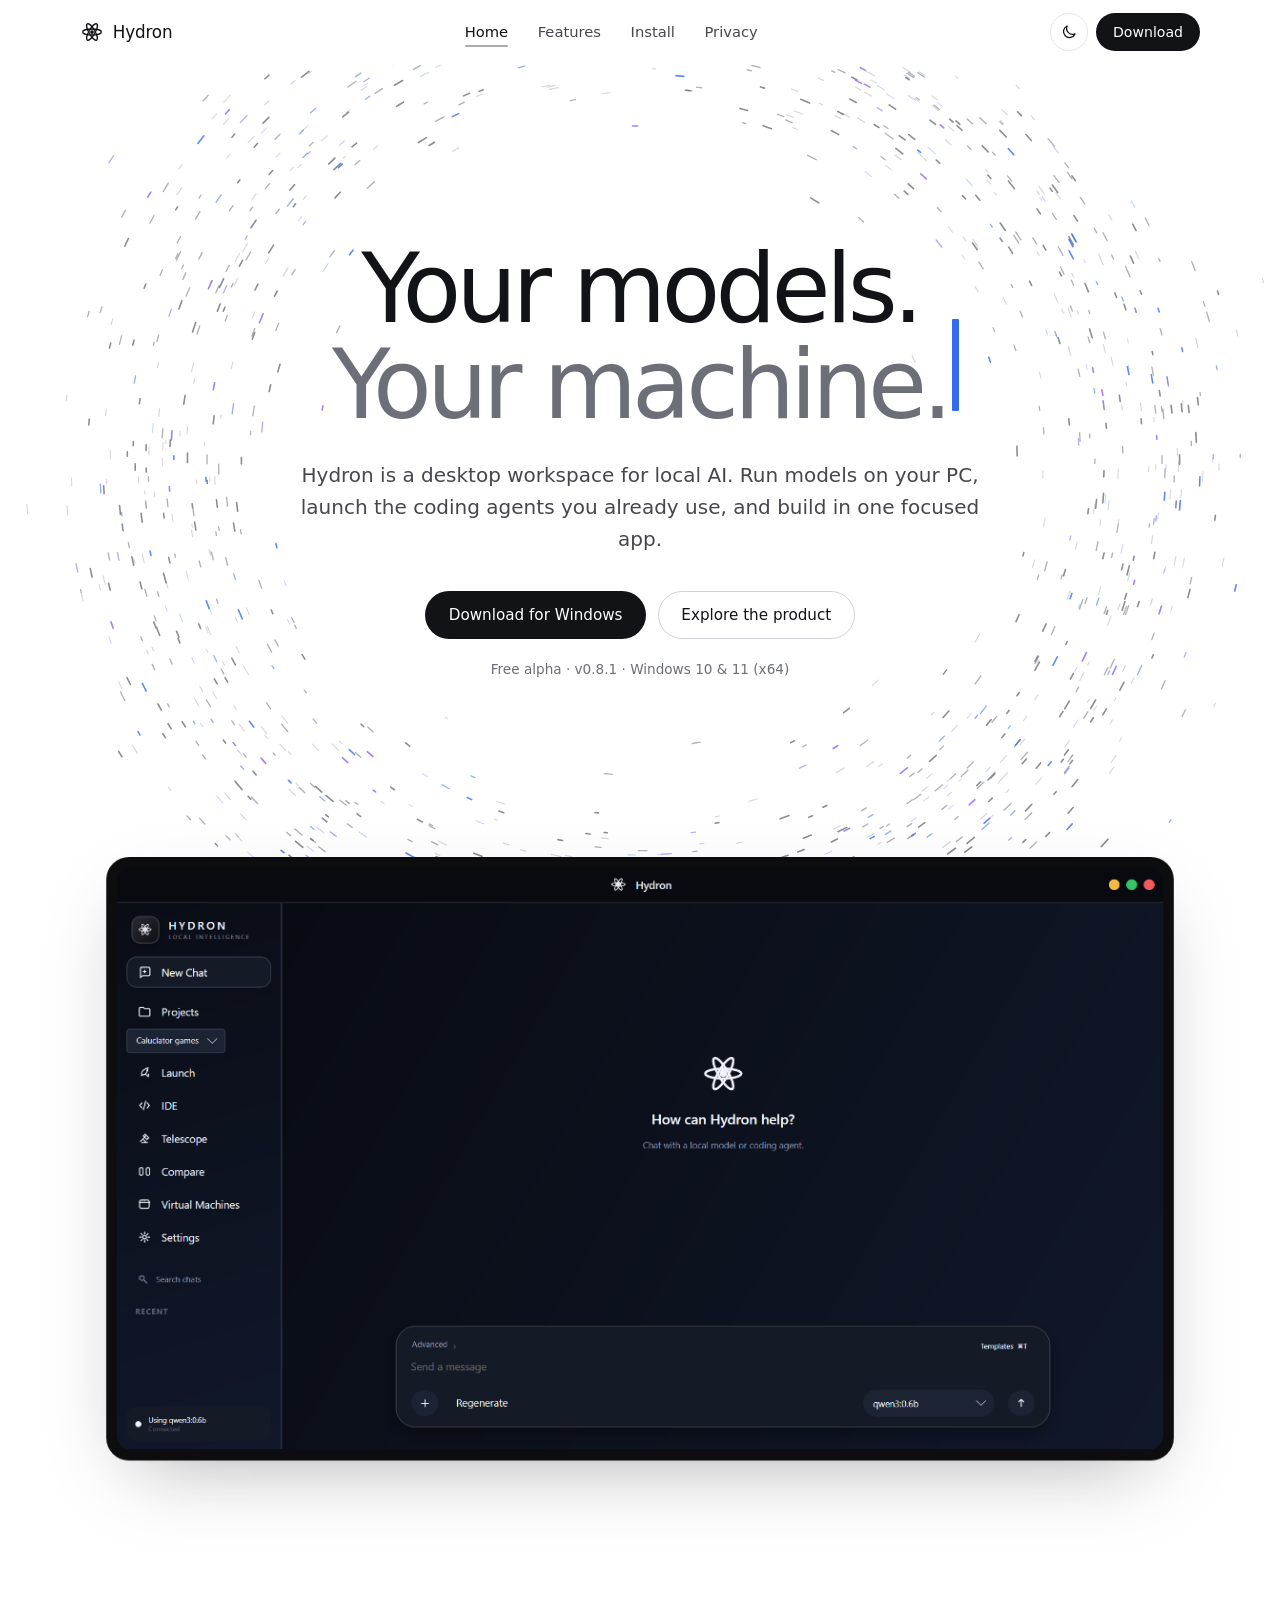
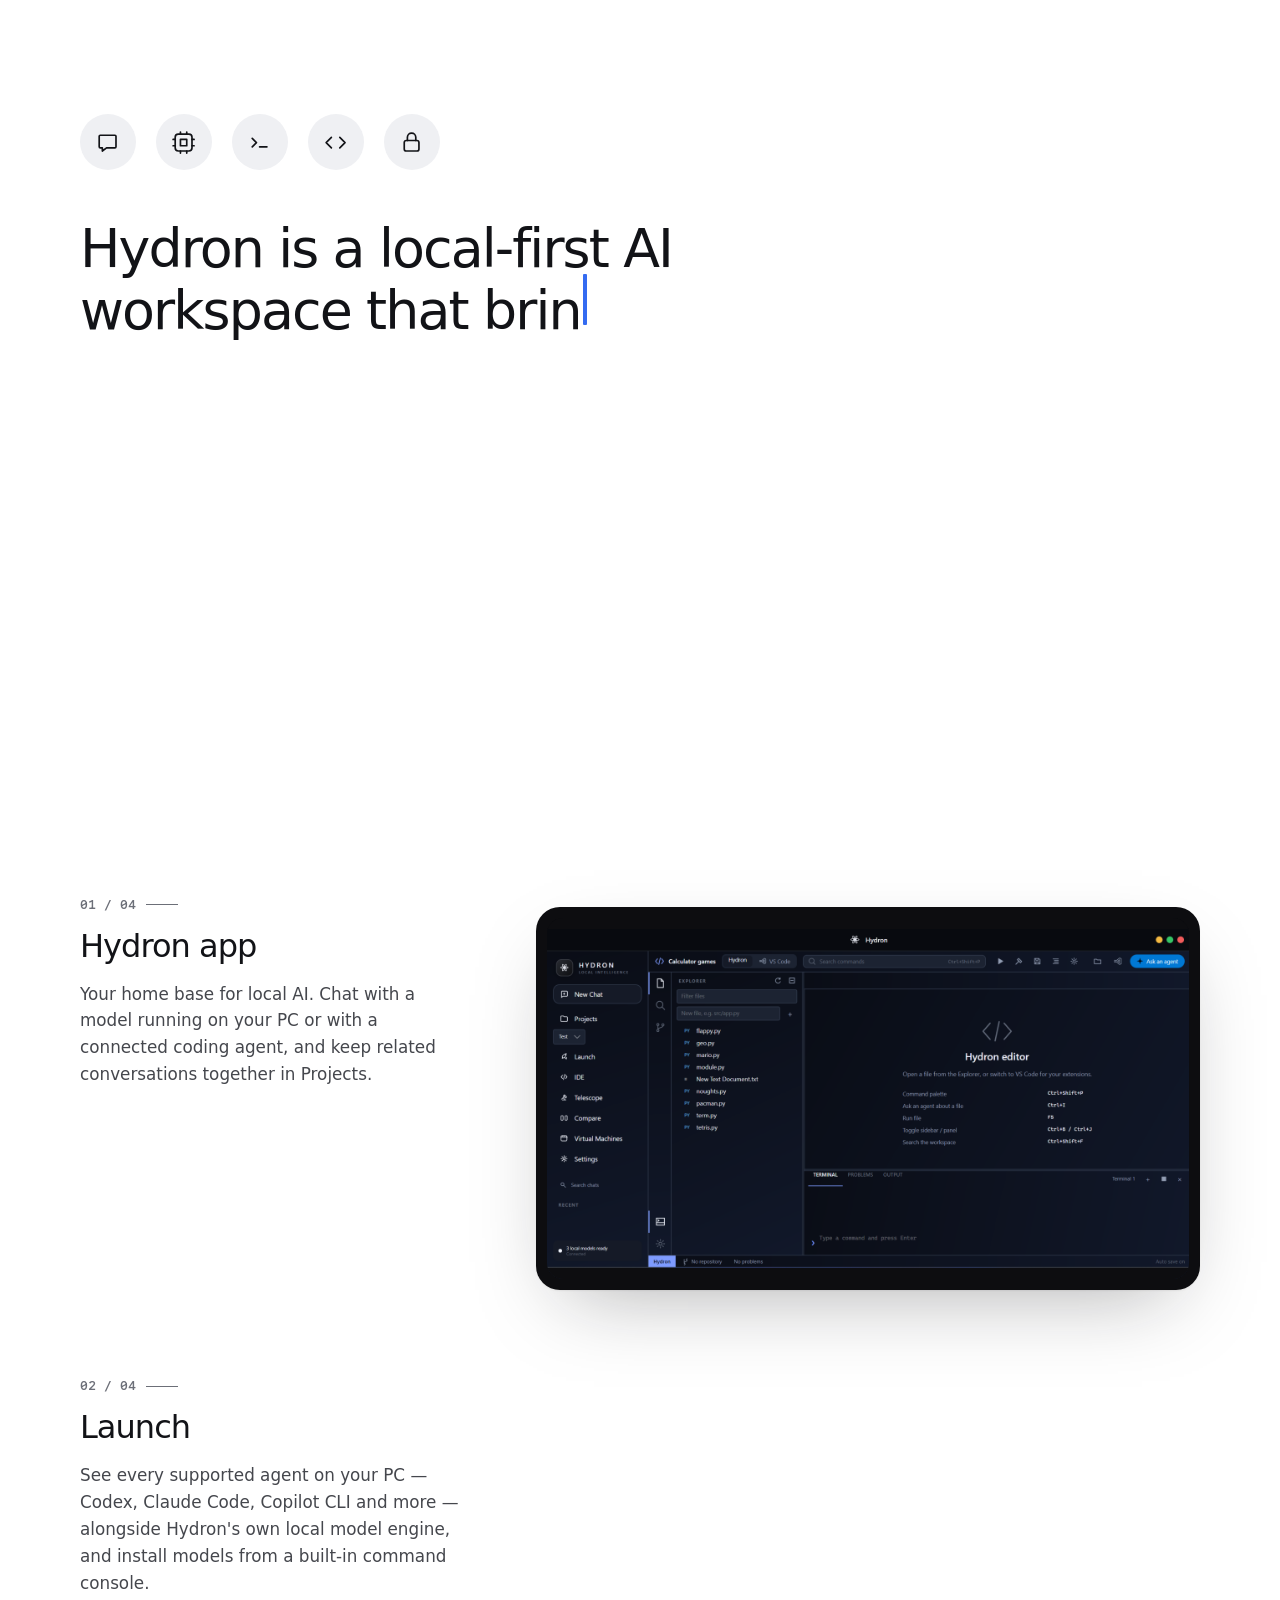
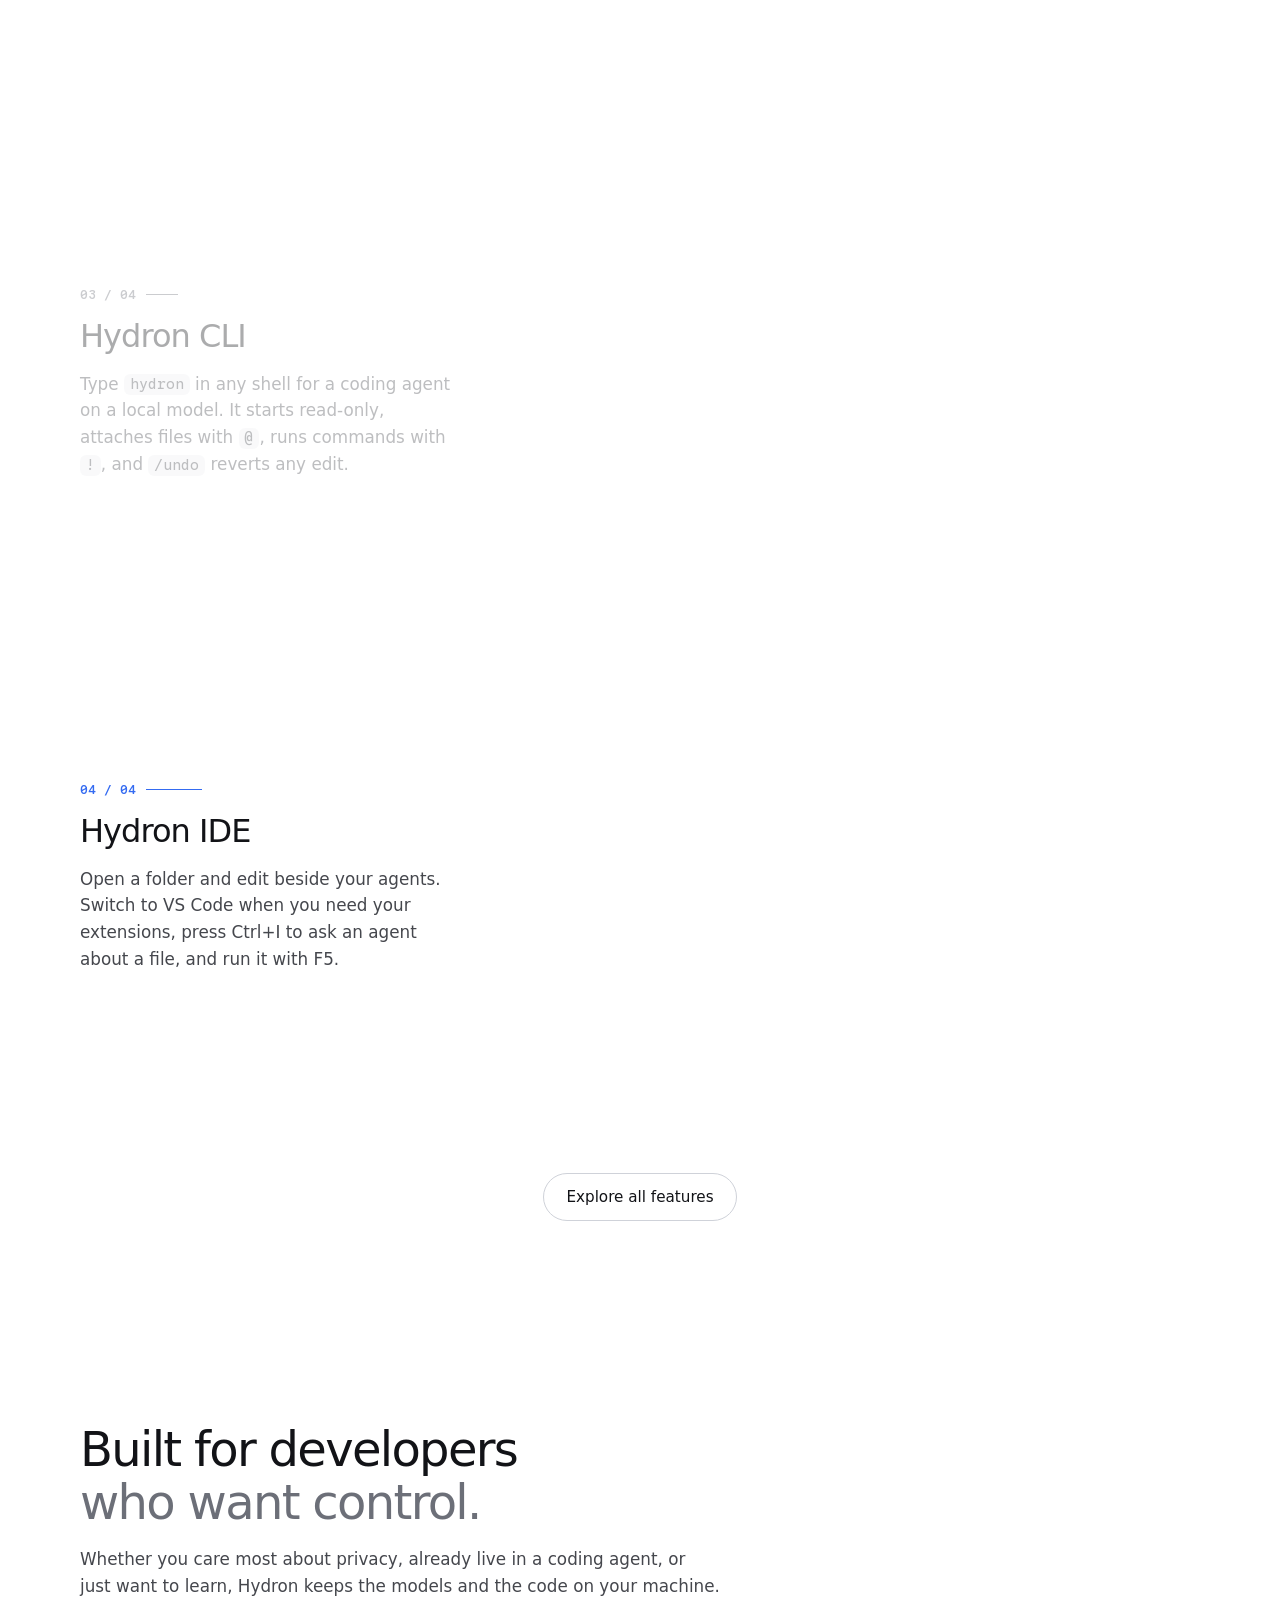
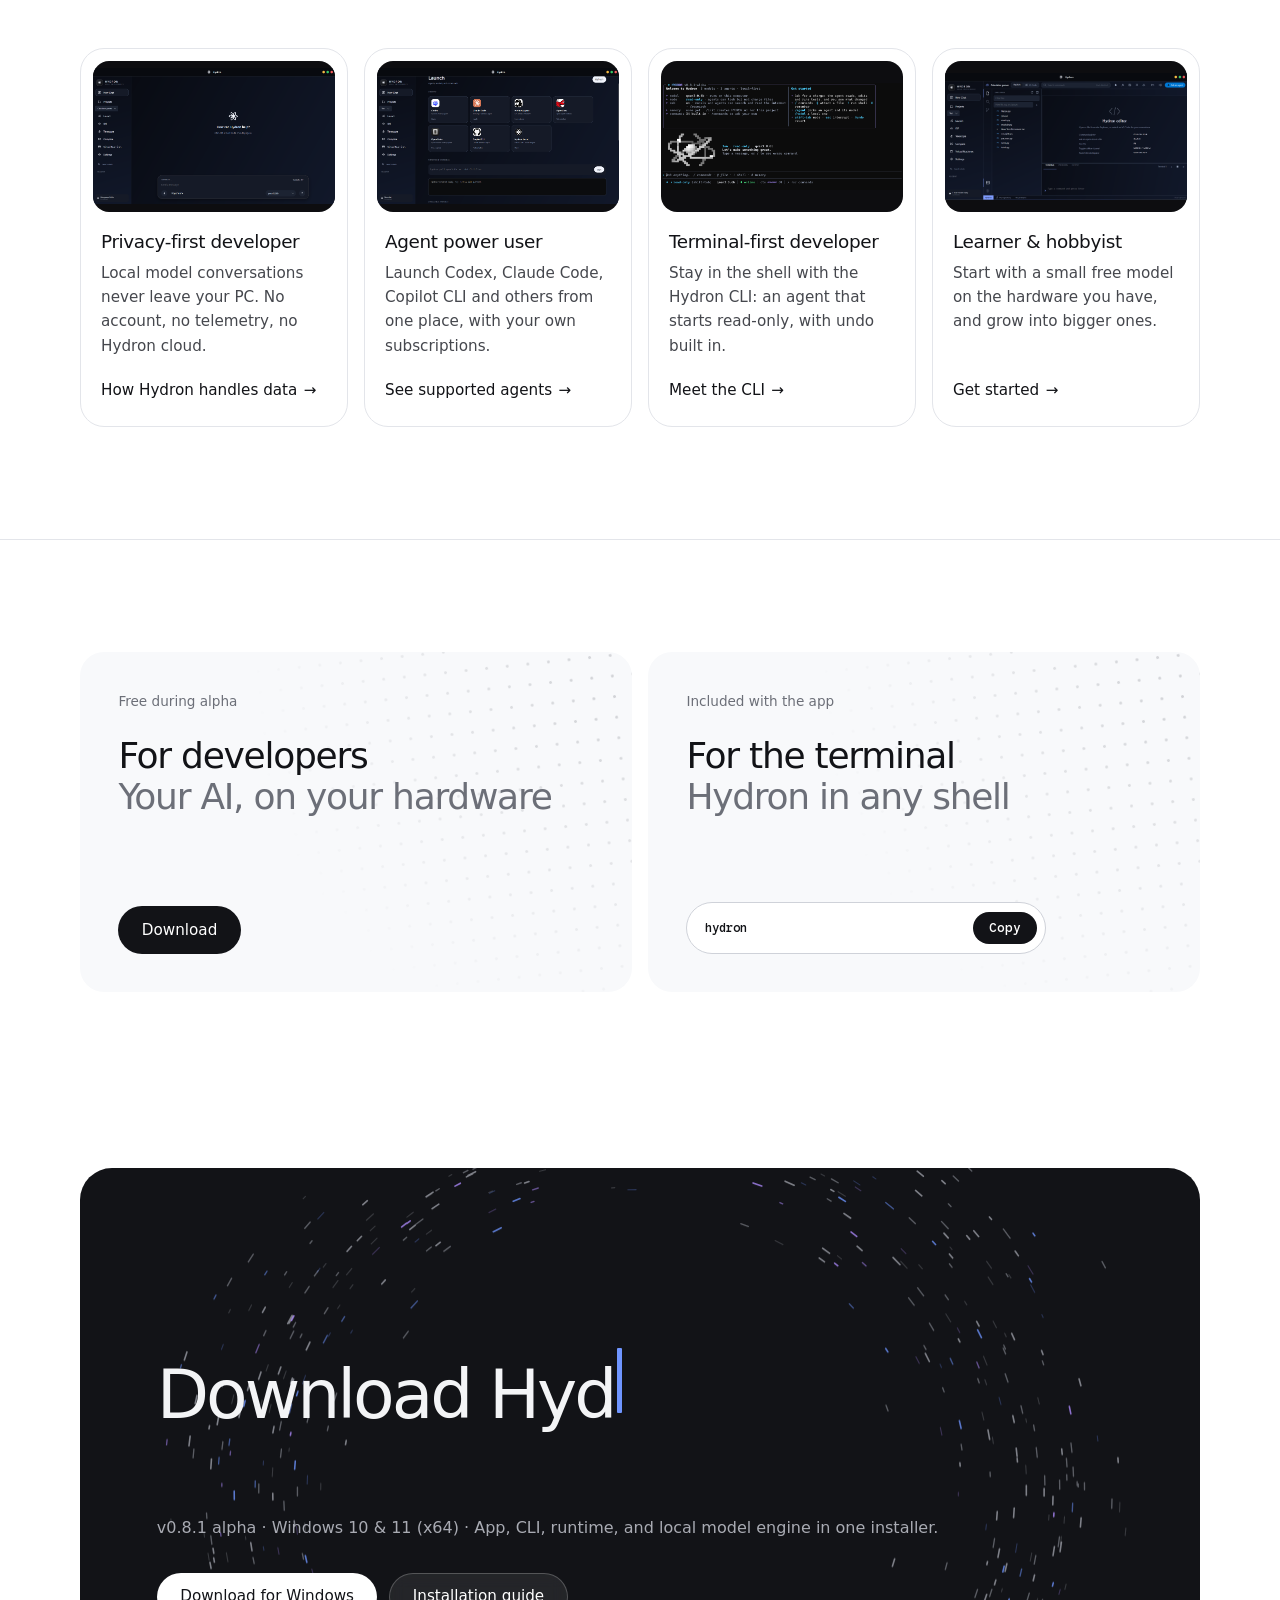
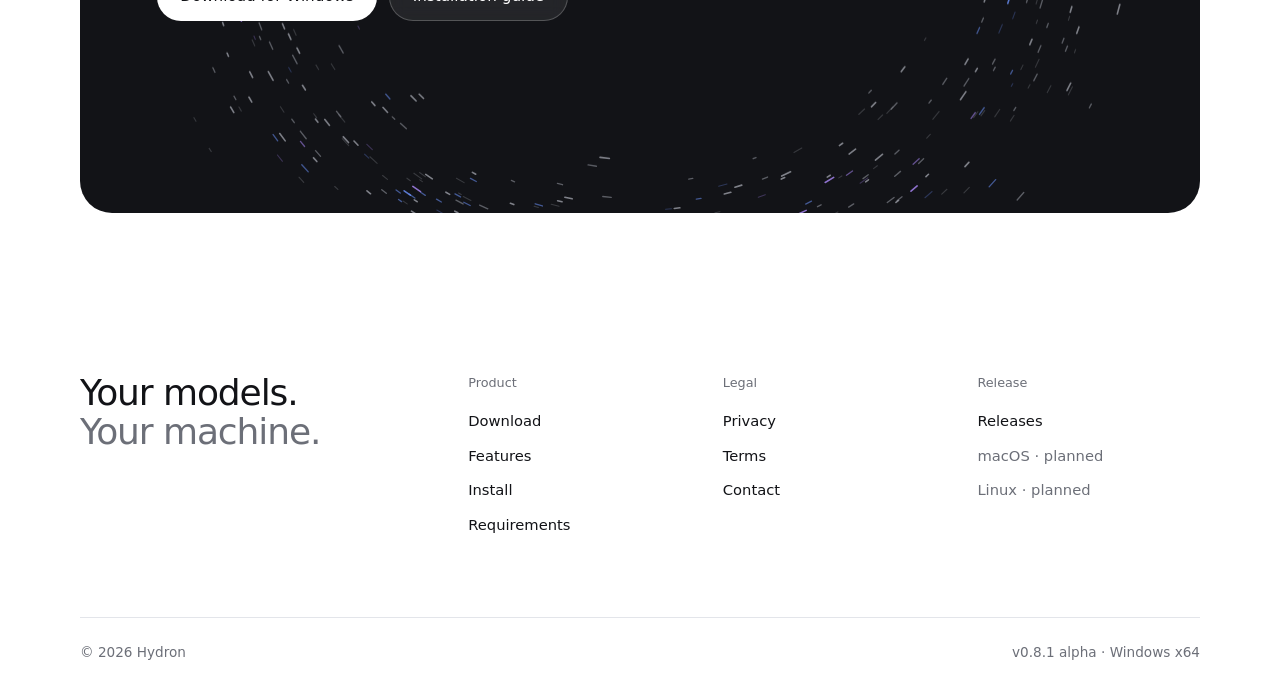
==== commit 6e70f7f4: "Make the home page easier to follow - Replace the use-case slider with a grid of fully clickable car" ====
--- a/index.html
+++ b/index.html
@@ -13,7 +13,7 @@
 <link rel="preconnect" href="https://fonts.googleapis.com">
 <link rel="preconnect" href="https://fonts.gstatic.com" crossorigin>
 <link href="https://fonts.googleapis.com/css2?family=Google+Sans+Flex:opsz,wght@8..144,400..600&family=Google+Sans+Code:wght@400;500&display=swap" rel="stylesheet">
-<link rel="stylesheet" href="assets/site.css?v=18c45513">
+<link rel="stylesheet" href="assets/site.css?v=670f555d">
 </head>
 <body>
 <a class="skip-link" href="#main">Skip to content</a>
@@ -26,7 +26,6 @@
 <li><a href="features.html">Features</a></li>
 <li><a href="install.html">Install</a></li>
 <li><a href="privacy.html">Privacy</a></li>
-<li><a href="terms.html">Terms</a></li>
       </ul>
     </nav>
     <div class="nav-actions">
@@ -41,7 +40,7 @@
 <section class="hero ring-host">
   <canvas class="ring" aria-hidden="true"></canvas>
   <div class="container">
-    <h1 data-typed data-typed-now data-speed="60">Your models.<br><span class="soft">Your machine.</span></h1>
+    <h1 data-typed data-typed-now data-caret-keep data-speed="60">Your models.<br><span class="soft">Your machine.</span></h1>
     <p class="lead">Hydron is a desktop workspace for local AI. Run models on your PC, launch the coding agents you already use, and build in one focused app.</p>
     <div class="actions center"><a class="btn btn-primary" href="downloads/Hydron-Setup.exe">Download for Windows</a><a class="btn btn-secondary" href="#product">Explore the product</a></div>
     <p class="hero-meta">Free alpha · v0.8.1 · Windows 10 &amp; 11 (x64)</p>
@@ -67,21 +66,25 @@
   <div class="container explorer-grid">
     <div class="explorer-list">
       <article class="explorer-item">
+        <span class="step-num">01 / 04</span>
         <h3>Hydron app</h3>
         <p>Your home base for local AI. Chat with a model running on your PC or with a connected coding agent, and keep related conversations together in Projects.</p>
         <div class="frame"><img src="assets/hydron-chat.png" alt="" width="1918" height="1078" loading="lazy"></div>
       </article>
       <article class="explorer-item">
+        <span class="step-num">02 / 04</span>
         <h3>Launch</h3>
         <p>See every supported agent on your PC — Codex, Claude Code, Copilot CLI and more — alongside Hydron's own local model engine, and install models from a built-in command console.</p>
         <div class="frame"><img src="assets/hydron-launch.png" alt="" width="1918" height="1078" loading="lazy"></div>
       </article>
       <article class="explorer-item">
+        <span class="step-num">03 / 04</span>
         <h3>Hydron CLI</h3>
         <p>Type <code>hydron</code> in any shell for a coding agent on a local model. It starts read-only, attaches files with <code>@</code>, runs commands with <code>!</code>, and <code>/undo</code> reverts any edit.</p>
         <div class="frame natural"><img src="assets/hydron-cli.png" alt="" width="1870" height="832" loading="lazy"></div>
       </article>
       <article class="explorer-item">
+        <span class="step-num">04 / 04</span>
         <h3>Hydron IDE</h3>
         <p>Open a folder and edit beside your agents. Switch to VS Code when you need your extensions, press Ctrl+I to ask an agent about a file, and run it with F5.</p>
         <div class="frame"><img src="assets/hydron-ide.png" alt="" width="1536" height="810" loading="lazy"></div>
@@ -96,23 +99,17 @@
   <div class="container explorer-cta"><a class="btn btn-secondary" href="features.html">Explore all features</a></div>
 </section>
 
-<section class="section" data-slider-wrap>
+<section class="section">
   <div class="container">
     <div class="cases-head fade">
-      <div>
-        <h2>Built for developers<br><span class="soft">who want control.</span></h2>
-        <p>Whether you care most about privacy, already live in a coding agent, or just want to learn, Hydron keeps the models and the code on your machine.</p>
-      </div>
-      <div class="slider-controls">
-        <button class="slider-btn" data-prev aria-label="Previous"><svg viewBox="0 0 24 24" fill="none" stroke="currentColor" stroke-width="1.8" stroke-linecap="round" stroke-linejoin="round"><path d="m15 18-6-6 6-6"/></svg></button>
-        <button class="slider-btn" data-next aria-label="Next"><svg viewBox="0 0 24 24" fill="none" stroke="currentColor" stroke-width="1.8" stroke-linecap="round" stroke-linejoin="round"><path d="m9 18 6-6-6-6"/></svg></button>
-      </div>
+      <h2>Built for developers<br><span class="soft">who want control.</span></h2>
+      <p>Whether you care most about privacy, already live in a coding agent, or just want to learn, Hydron keeps the models and the code on your machine.</p>
     </div>
-    <div class="slider fade">
-      <article class="case"><div class="case-media"><img src="assets/hydron-chat.png" alt="" loading="lazy"></div><h3 data-typed>Privacy-first developer</h3><p>Local model conversations never leave your PC. No account, no telemetry, no Hydron cloud.</p><a class="arrow-link" href="privacy.html">How Hydron handles data</a></article>
-      <article class="case"><div class="case-media"><img src="assets/hydron-launch.png" alt="" loading="lazy"></div><h3 data-typed>Agent power user</h3><p>Launch Codex, Claude Code, Copilot CLI and others from one place, with your own subscriptions.</p><a class="arrow-link" href="features.html#features">See supported agents</a></article>
-      <article class="case"><div class="case-media"><img src="assets/hydron-cli.png" alt="" loading="lazy"></div><h3 data-typed>Terminal-first developer</h3><p>Stay in the shell with the Hydron CLI: a read-only-by-default agent with undo built in.</p><a class="arrow-link" href="features.html">Meet the CLI</a></article>
-      <article class="case"><div class="case-media"><img src="assets/hydron-ide.png" alt="" loading="lazy"></div><h3 data-typed>Learner &amp; hobbyist</h3><p>Start with a small free model on the hardware you have, and grow into bigger ones.</p><a class="arrow-link" href="install.html">Get started</a></article>
+    <div class="cases grid">
+      <a class="case fade" href="privacy.html"><div class="case-media"><img src="assets/hydron-chat.png" alt="" loading="lazy"></div><h3>Privacy-first developer</h3><p>Local model conversations never leave your PC. No account, no telemetry, no Hydron cloud.</p><span class="arrow-link">How Hydron handles data</span></a>
+      <a class="case fade" href="features.html#features"><div class="case-media"><img src="assets/hydron-launch.png" alt="" loading="lazy"></div><h3>Agent power user</h3><p>Launch Codex, Claude Code, Copilot CLI and others from one place, with your own subscriptions.</p><span class="arrow-link">See supported agents</span></a>
+      <a class="case fade" href="features.html"><div class="case-media"><img src="assets/hydron-cli.png" alt="" loading="lazy"></div><h3>Terminal-first developer</h3><p>Stay in the shell with the Hydron CLI: an agent that starts read-only, with undo built in.</p><span class="arrow-link">Meet the CLI</span></a>
+      <a class="case fade" href="install.html"><div class="case-media"><img src="assets/hydron-ide.png" alt="" loading="lazy"></div><h3>Learner &amp; hobbyist</h3><p>Start with a small free model on the hardware you have, and grow into bigger ones.</p><span class="arrow-link">Get started</span></a>
     </div>
   </div>
 </section>
@@ -153,6 +150,6 @@
     <div class="footer-bottom"><span>© <span id="year">2026</span> Hydron</span><span>v0.8.1 alpha · Windows x64</span></div>
   </div>
 </footer>
-<script src="assets/site.js?v=5f843b21"></script>
+<script src="assets/site.js?v=120cb29f"></script>
 </body>
 </html>
--- a/assets/site.css
+++ b/assets/site.css
@@ -50,7 +50,7 @@
   --ink-3:#868791;
   --line:#242429;
   --line-strong:#34343b;
-  --dark:#050506;
+  --dark:#0c0c0e;
   --on-ink:#0b0b0d;
   --ink-hover:#d2d2d8;
   --line-hover:#4c4c55;
@@ -75,7 +75,7 @@
   --ink-3:#868791;
   --line:#242429;
   --line-strong:#34343b;
-  --dark:#050506;
+  --dark:#0c0c0e;
   --on-ink:#0b0b0d;
   --ink-hover:#d2d2d8;
   --line-hover:#4c4c55;
@@ -454,7 +454,12 @@
 /* Feature explorer: copy scrolls, the screenshot stays pinned and swaps */
 .explorer{ padding:clamp(3rem, 7vw, 6rem) 0; }
 .explorer-grid{ display:grid; grid-template-columns:minmax(0, 4fr) minmax(0, 7fr); gap:clamp(2rem, 6vw, 6rem); }
-.explorer-item{ min-height:62vh; display:flex; flex-direction:column; justify-content:center; opacity:.28; transition:opacity .5s var(--ease); }
+.explorer-item{ min-height:55vh; display:flex; flex-direction:column; justify-content:center; opacity:.35; cursor:pointer; transition:opacity .5s var(--ease); }
+.explorer-item:hover{ opacity:.7; }
+.step-num{ display:inline-flex; align-items:center; gap:.6rem; margin-bottom:1rem; font:500 .8rem var(--font-mono); color:var(--ink-3); }
+.step-num::after{ content:""; width:32px; height:1px; background:currentColor; transition:width .5s var(--ease); }
+.explorer-item.active .step-num{ color:var(--p2); }
+.explorer-item.active .step-num::after{ width:56px; }
 .explorer-item.active{ opacity:1; }
 .explorer-item h3{ font-size:clamp(1.5rem, 2.6vw, 2rem); letter-spacing:-.03em; margin-bottom:1rem; }
 .explorer-item p{ color:var(--ink-2); font-size:1.05rem; }
@@ -466,26 +471,25 @@
 .explorer-stage img:not(.active){ opacity:0; transform:scale(.98); }
 .explorer-cta{ text-align:center; margin-top:clamp(1rem, 4vw, 3rem); }
 
-/* Use-case slider */
-.cases-head{ display:flex; justify-content:space-between; align-items:flex-end; gap:2rem; margin-bottom:clamp(2rem, 4vw, 3rem); }
+/* Use cases: a simple grid of fully clickable cards */
+.cases-head{ max-width:40rem; margin-bottom:clamp(2rem, 4vw, 3rem); }
 .cases-head h2{ font-size:clamp(2rem, 4vw, 3rem); letter-spacing:-.035em; }
-.cases-head p{ max-width:34rem; color:var(--ink-2); margin-top:1rem; }
-.slider-controls{ display:flex; gap:.25rem; flex:0 0 auto; }
-.slider-btn{ width:44px; height:40px; border:0; border-radius:var(--r-pill); background:transparent; color:var(--ink); display:grid; place-items:center; transition:background .15s, opacity .15s; }
-.slider-btn:hover:not(:disabled){ background:var(--bg-muted); }
-.slider-btn:disabled{ opacity:.3; cursor:default; }
-.slider-btn svg{ width:20px; height:20px; }
-.slider{ display:grid; grid-auto-flow:column; grid-auto-columns:min(460px, 82%); gap:1.25rem; overflow-x:auto; scroll-snap-type:x mandatory; scroll-behavior:smooth; scrollbar-width:none; padding-bottom:.5rem; margin-right:calc((100vw - 100%) / -2); padding-right:clamp(1rem, 4vw, 2.5rem); }
-.slider::-webkit-scrollbar{ display:none; }
-.case{ scroll-snap-align:start; }
-.case-media{ aspect-ratio:4/3; border-radius:var(--r-lg); overflow:hidden; background:var(--dark); margin-bottom:1.25rem; }
-.case-media img{ width:100%; height:100%; object-fit:cover; object-position:left top; transition:transform .8s var(--ease); }
-.case:hover .case-media img{ transform:scale(1.04); }
-.case h3{ font-size:1.35rem; letter-spacing:-.02em; margin-bottom:.5rem; }
-.case p{ color:var(--ink-2); margin-bottom:1rem; }
+.cases-head p{ color:var(--ink-2); margin-top:1rem; font-size:1.05rem; }
+.cases{ display:grid; grid-template-columns:repeat(4, minmax(0, 1fr)); gap:1rem; }
+.case{ display:flex; flex-direction:column; padding:.75rem .75rem 1.5rem; border:1px solid var(--line); border-radius:var(--r-lg); background:var(--surface); transition:opacity .7s var(--ease), transform .35s var(--ease), border-color .25s, box-shadow .35s var(--ease); }
+.case.fade:not(.in){ transform:translateY(12px); }
+.case:hover{ transform:translateY(-4px); border-color:var(--line-strong); box-shadow:0 18px 40px -24px var(--shadow); }
+.case:focus-visible{ outline-offset:4px; }
+.case-media{ aspect-ratio:16/10; border-radius:calc(var(--r-lg) - 8px); overflow:hidden; background:var(--dark); margin-bottom:1.25rem; }
+.case-media img{ width:100%; height:100%; object-fit:contain; transition:transform .8s var(--ease); }
+.case:hover .case-media img{ transform:scale(1.03); }
+.case h3{ font-size:1.15rem; letter-spacing:-.02em; margin:0 .5rem .5rem; }
+.case p{ color:var(--ink-2); font-size:.95rem; margin:0 .5rem 1.25rem; flex:1; }
+.case .arrow-link{ margin:0 .5rem; }
+@media (max-width:1180px){ .cases{ grid-template-columns:repeat(2, minmax(0, 1fr)); } }
 .arrow-link{ display:inline-flex; align-items:center; gap:.4rem; font-weight:500; font-size:.95rem; }
 .arrow-link::after{ content:"→"; transition:transform .25s var(--ease); }
-.arrow-link:hover::after{ transform:translateX(4px); }
+.arrow-link:hover::after,.case:hover .arrow-link::after{ transform:translateX(4px); }
 
 /* Product cards with a dot field that gathers on hover */
 .try-grid{ display:grid; grid-template-columns:repeat(2, minmax(0, 1fr)); gap:1rem; }
@@ -514,14 +518,15 @@
 @media (max-width:960px){
   .explorer-grid{ grid-template-columns:1fr; }
   .explorer-stage{ display:none; }
-  .explorer-item{ min-height:0; opacity:1; padding:1.5rem 0; }
+  .explorer-item{ min-height:0; opacity:1; padding:1.5rem 0; cursor:auto; }
   .explorer-item .frame{ display:block; }
   .try-grid{ grid-template-columns:1fr; }
-  .cases-head{ flex-direction:column; align-items:flex-start; }
+  .cases{ grid-template-columns:repeat(2, minmax(0, 1fr)); }
 }
 @media (max-width:640px){
   .hero{ min-height:auto; }
   .try-card{ min-height:0; }
+  .cases{ grid-template-columns:1fr; }
   .download-panel{ padding:5rem 1.5rem; }
 }
 
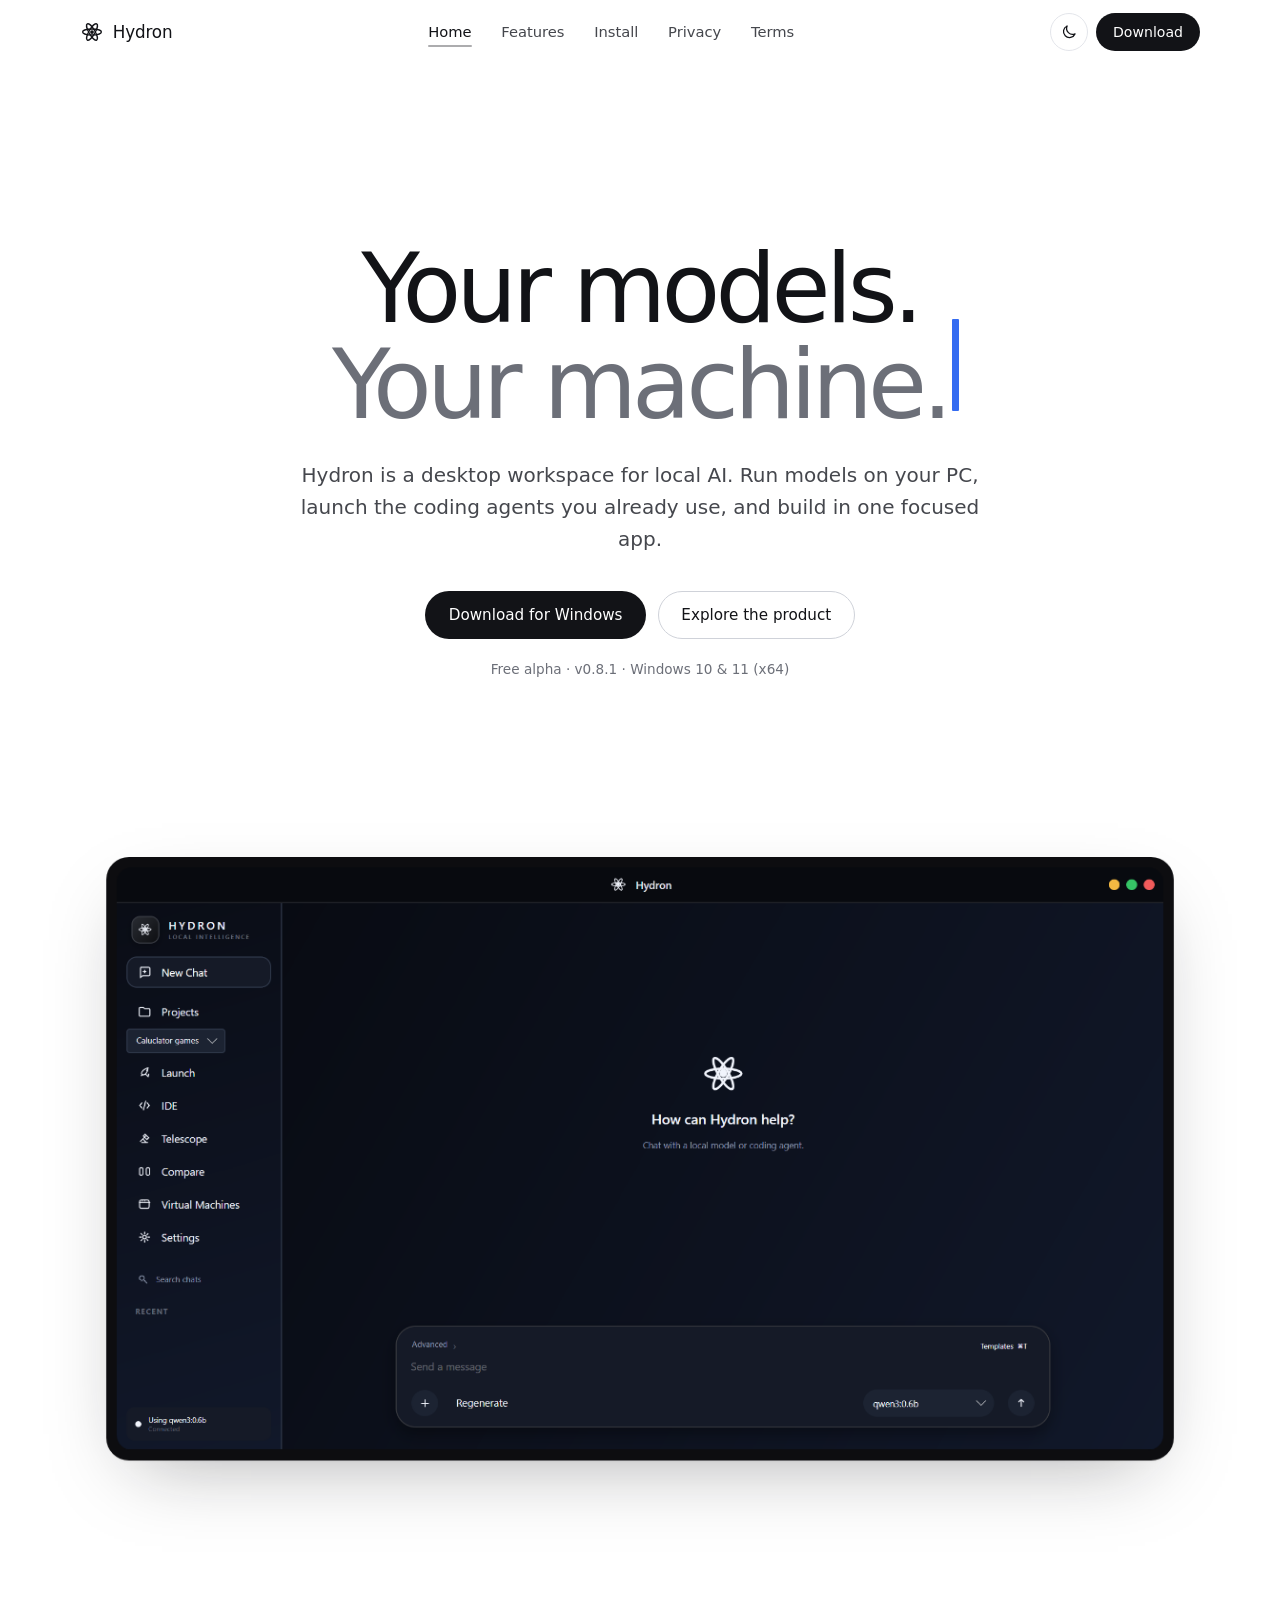
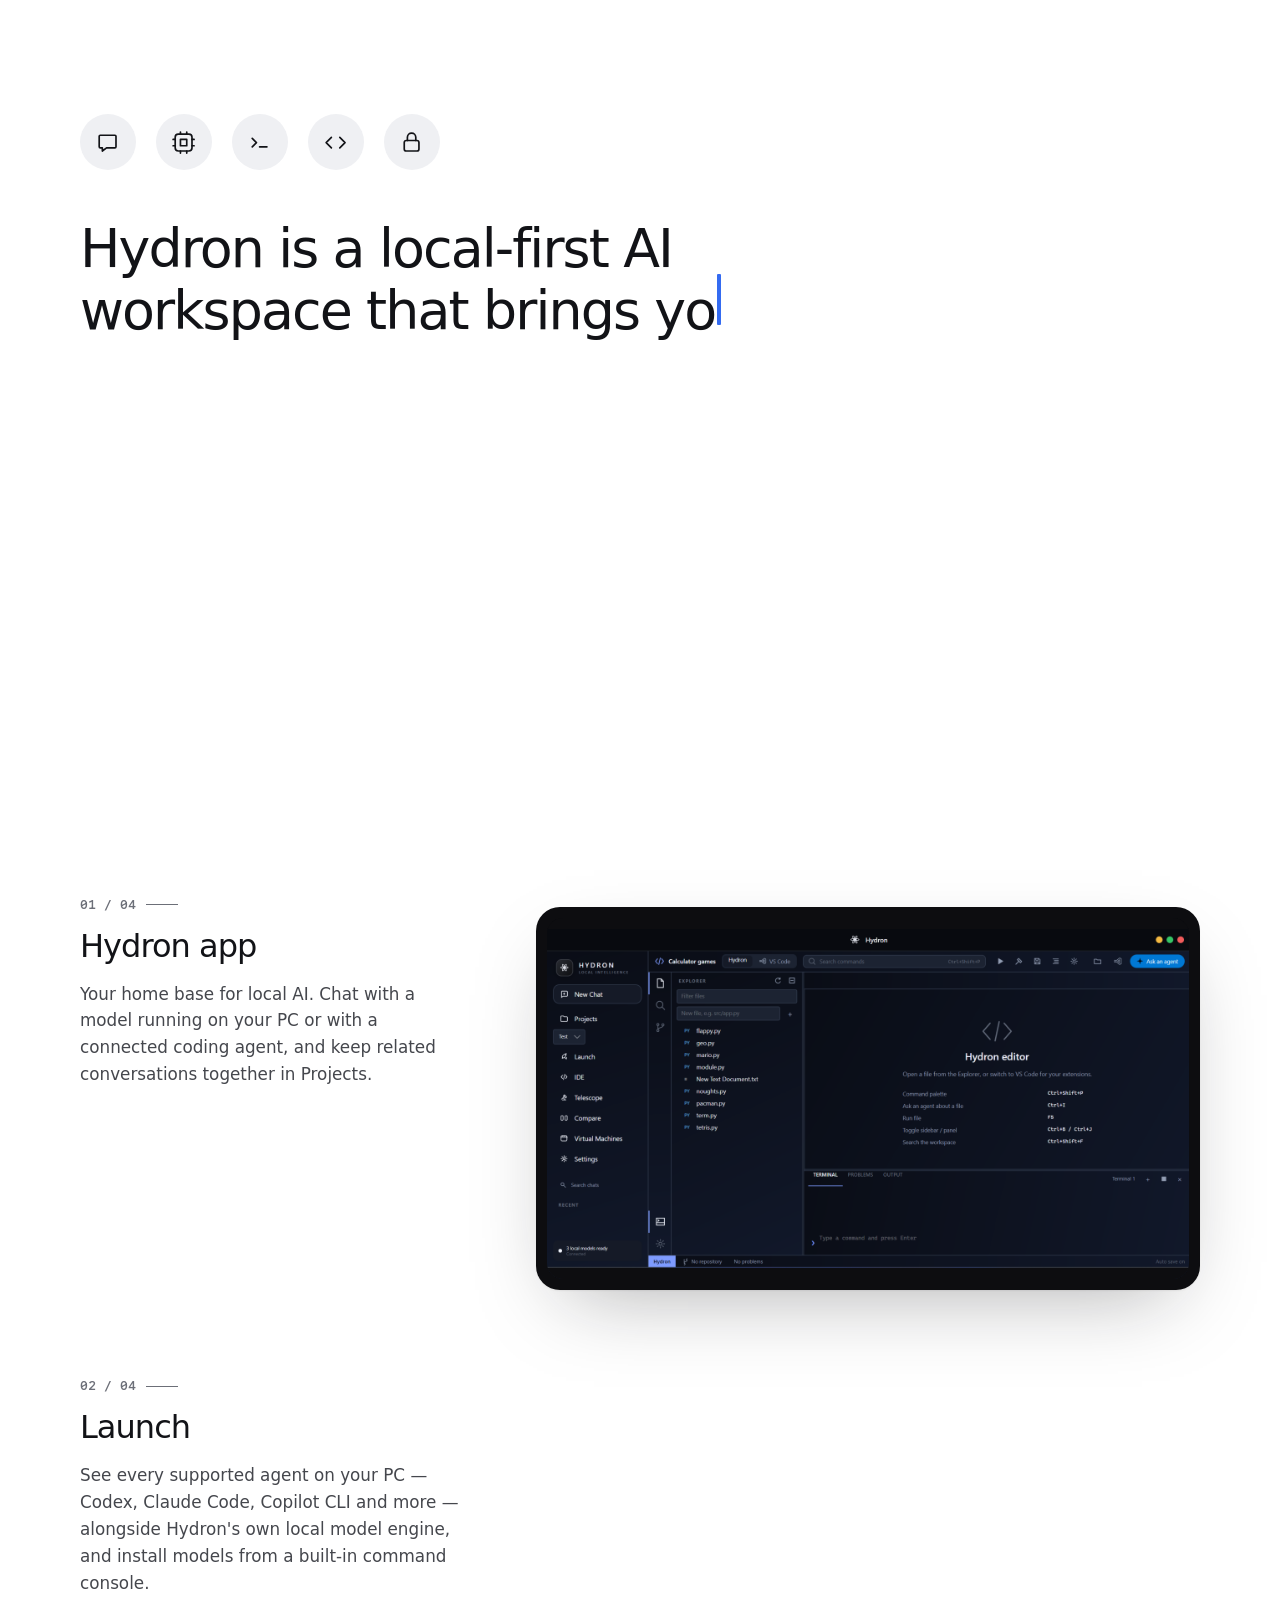
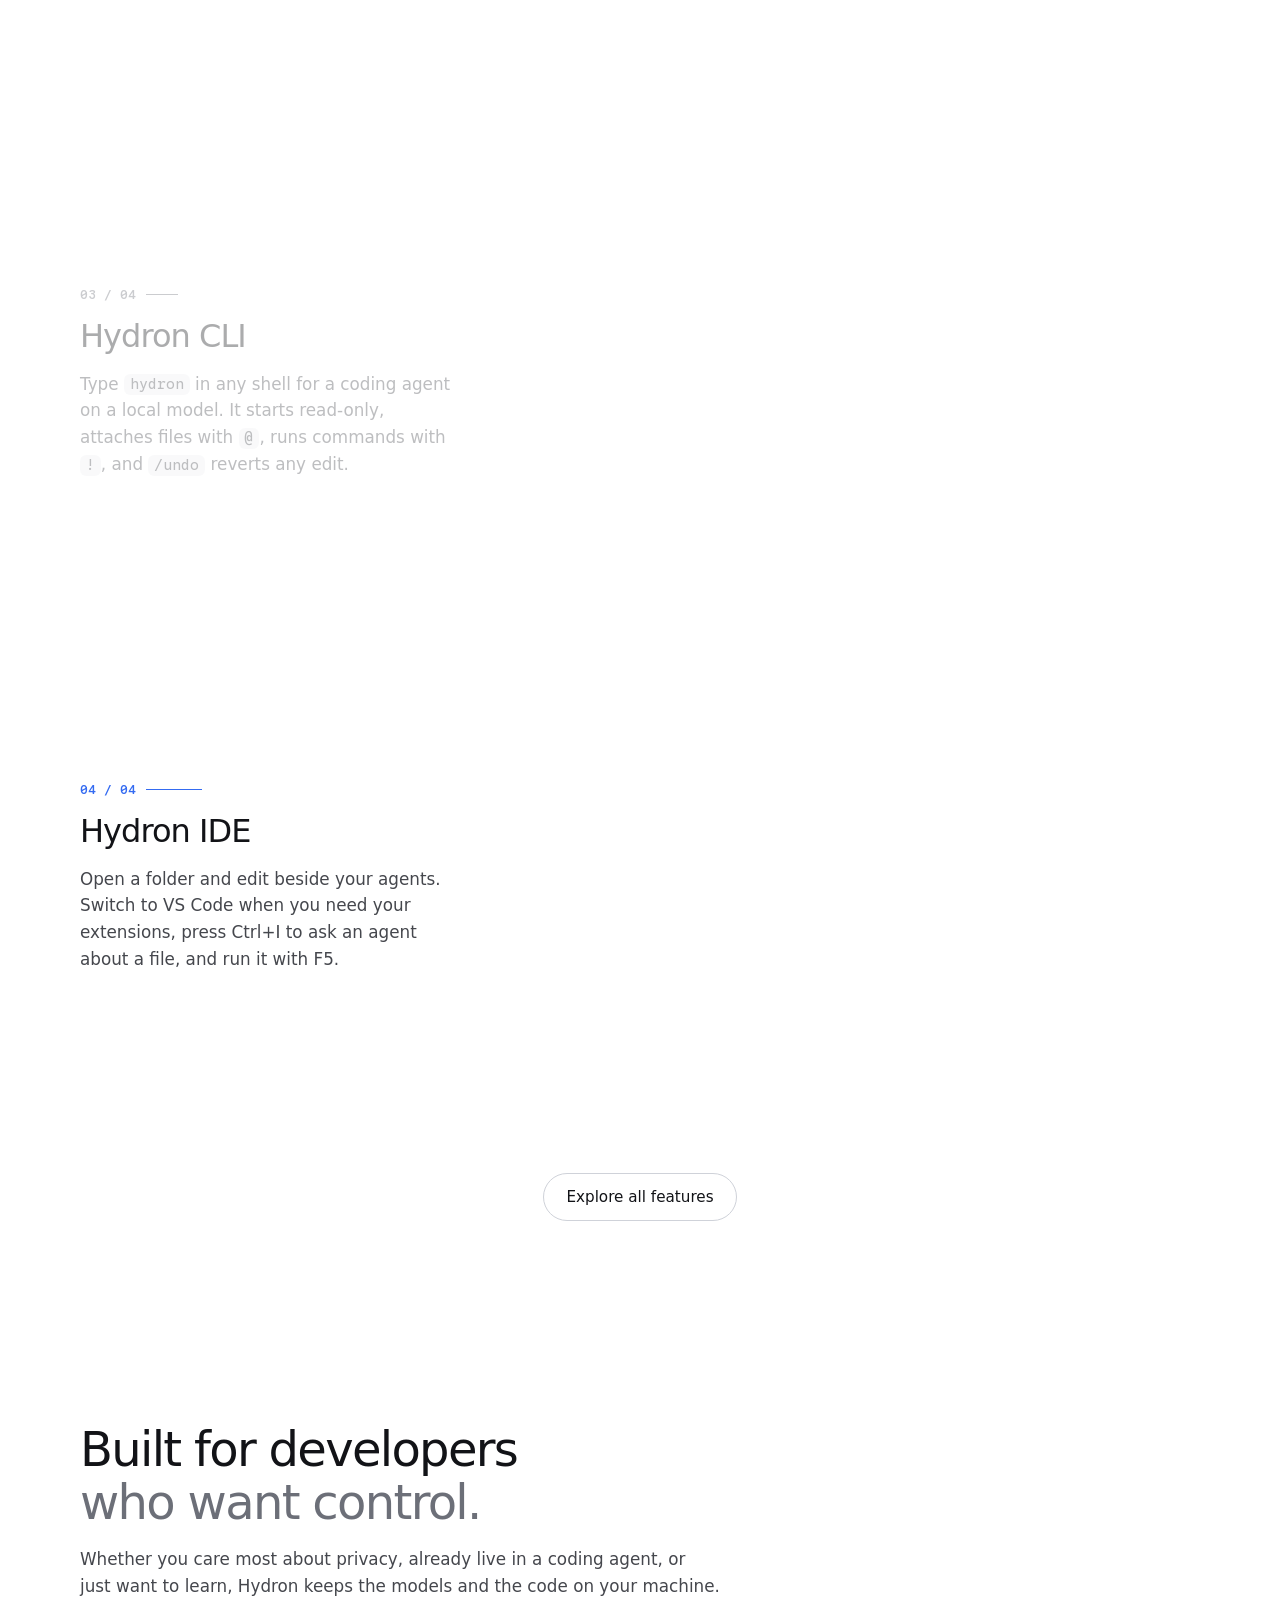
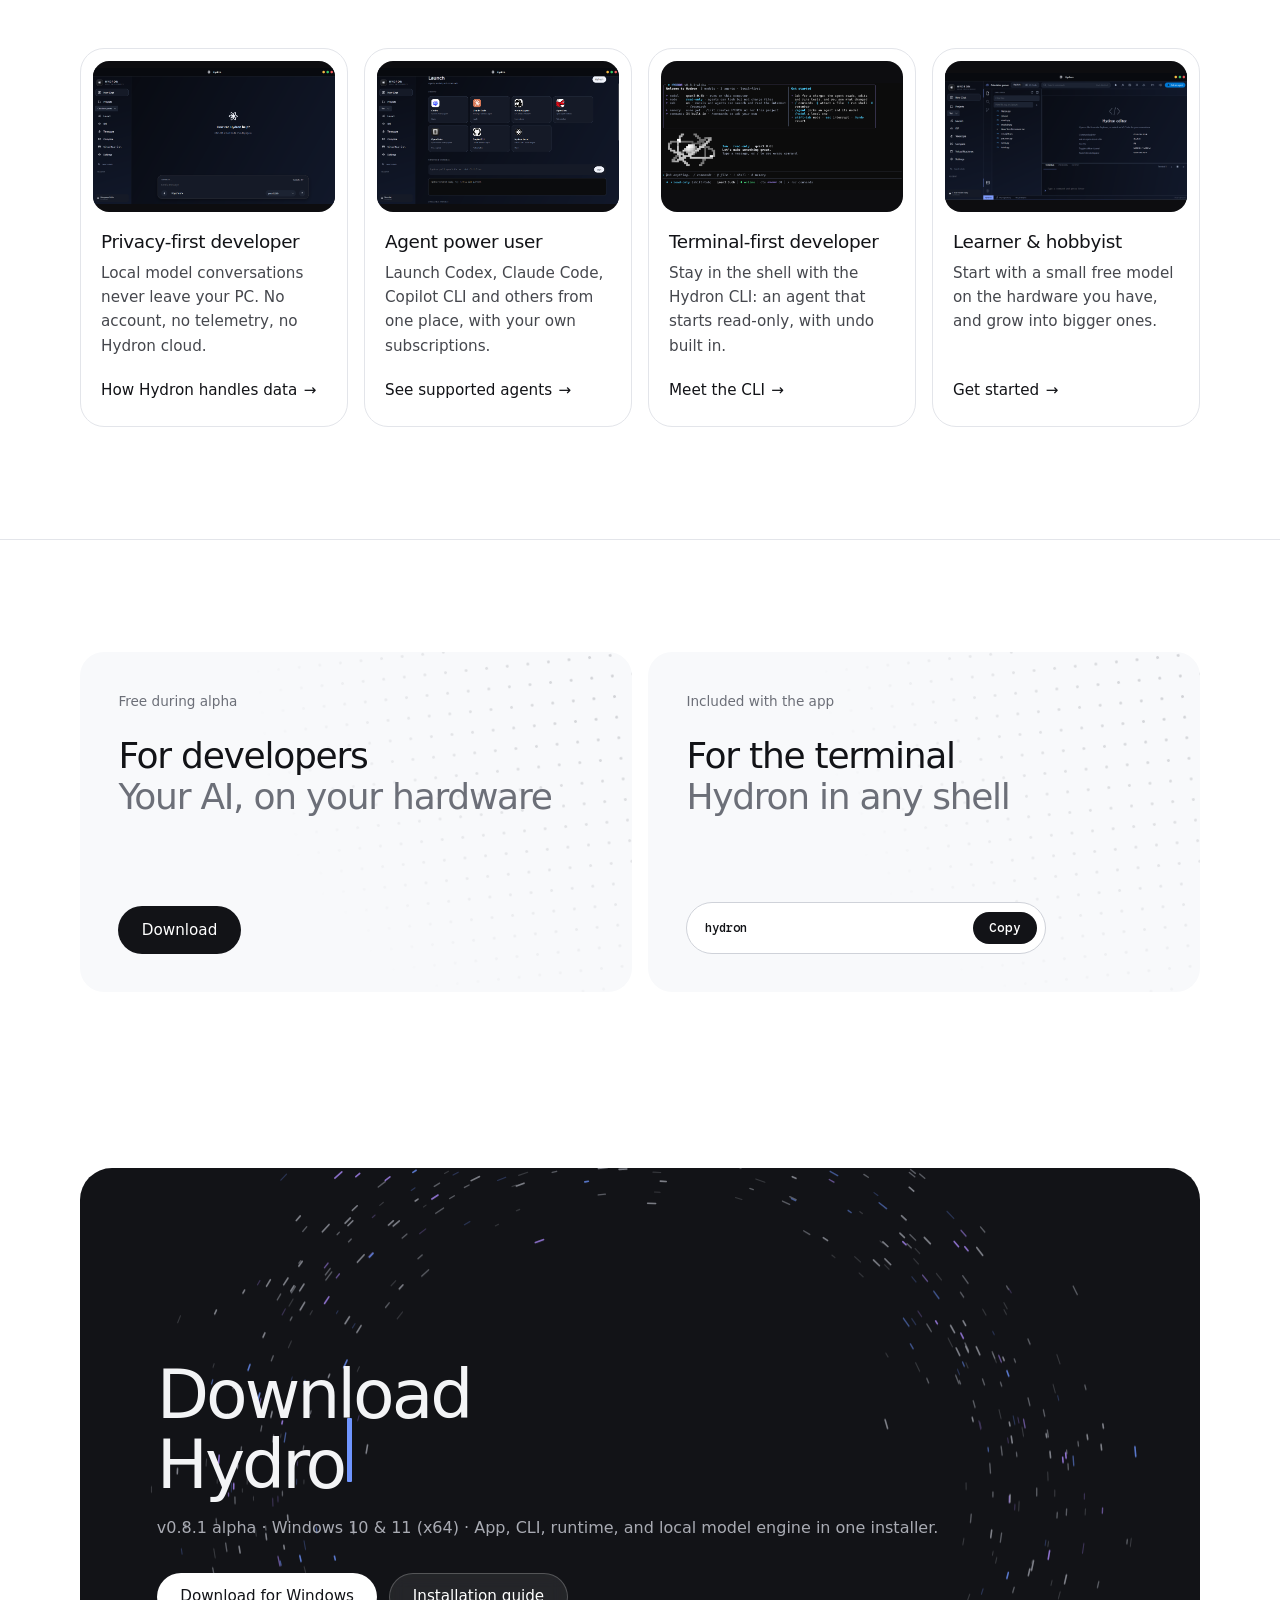
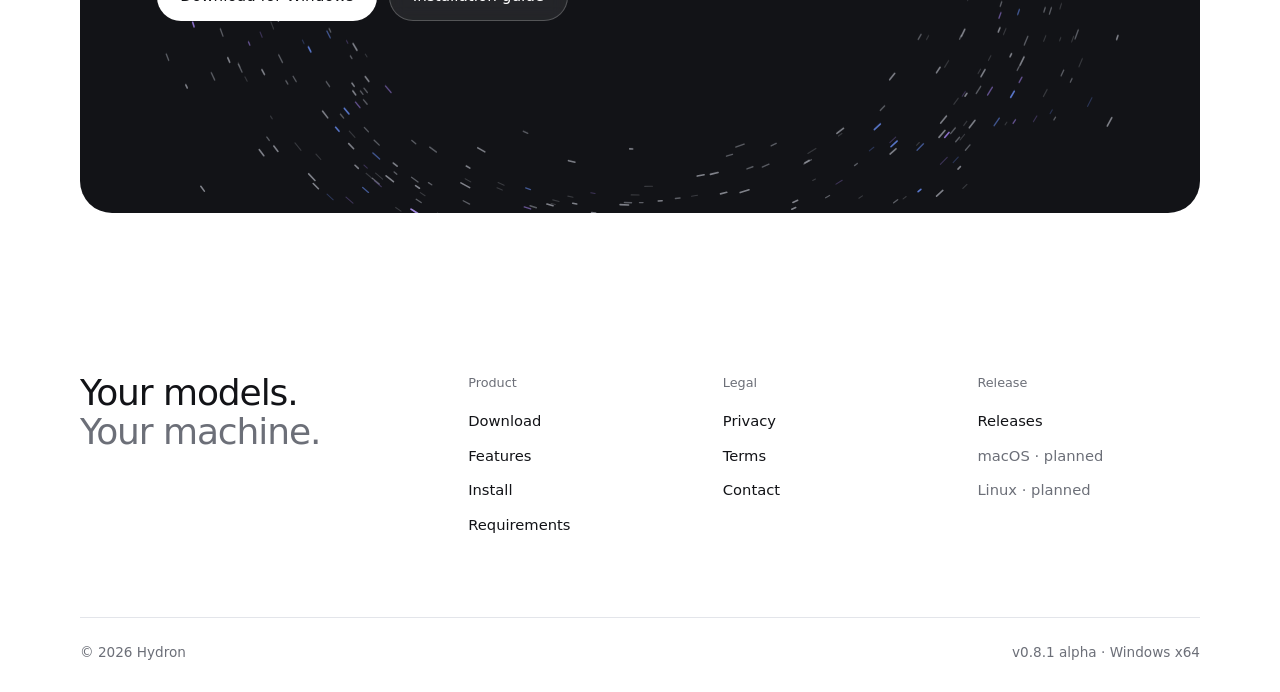
==== commit 9f425e20: "Add Terms back to the header navigation Co-Authored-By: Claude Opus 5.5 <noreply@anthropic.com> Clau" ====
--- a/index.html
+++ b/index.html
@@ -26,6 +26,7 @@
 <li><a href="features.html">Features</a></li>
 <li><a href="install.html">Install</a></li>
 <li><a href="privacy.html">Privacy</a></li>
+<li><a href="terms.html">Terms</a></li>
       </ul>
     </nav>
     <div class="nav-actions">
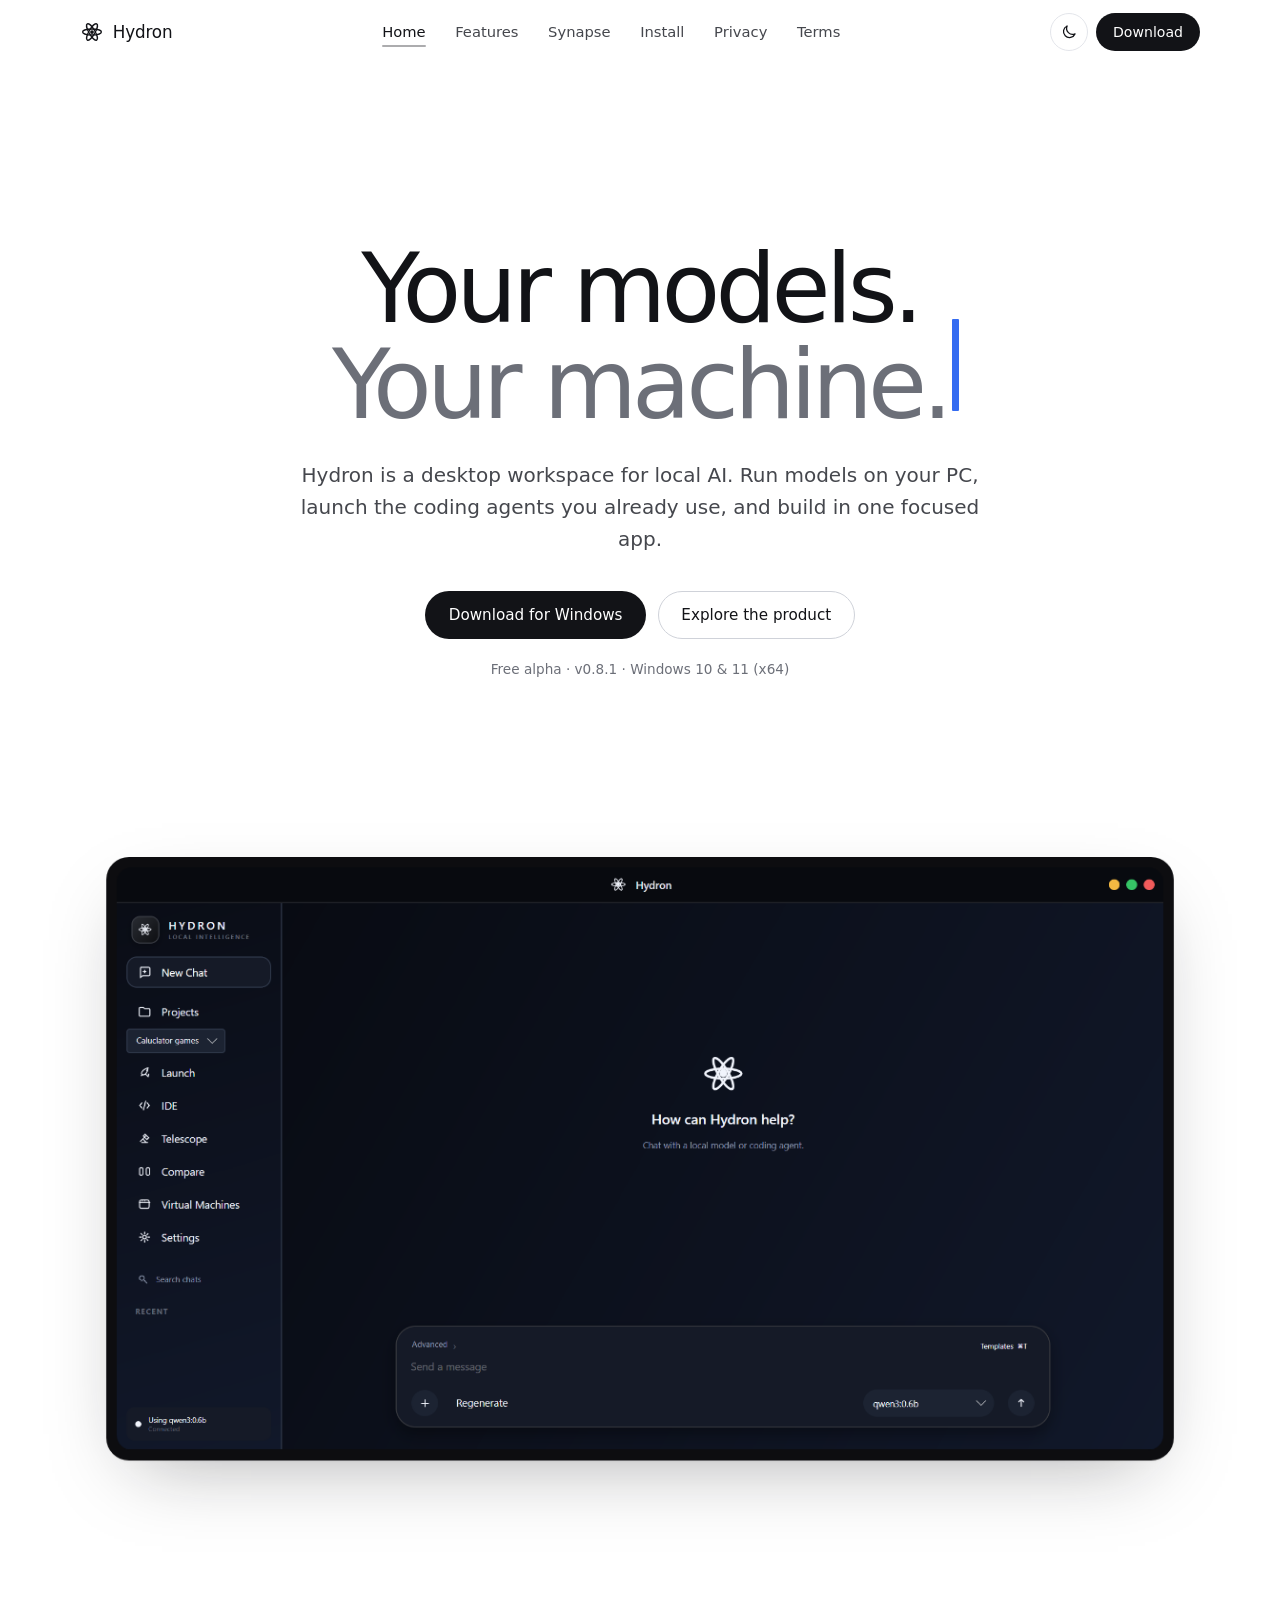
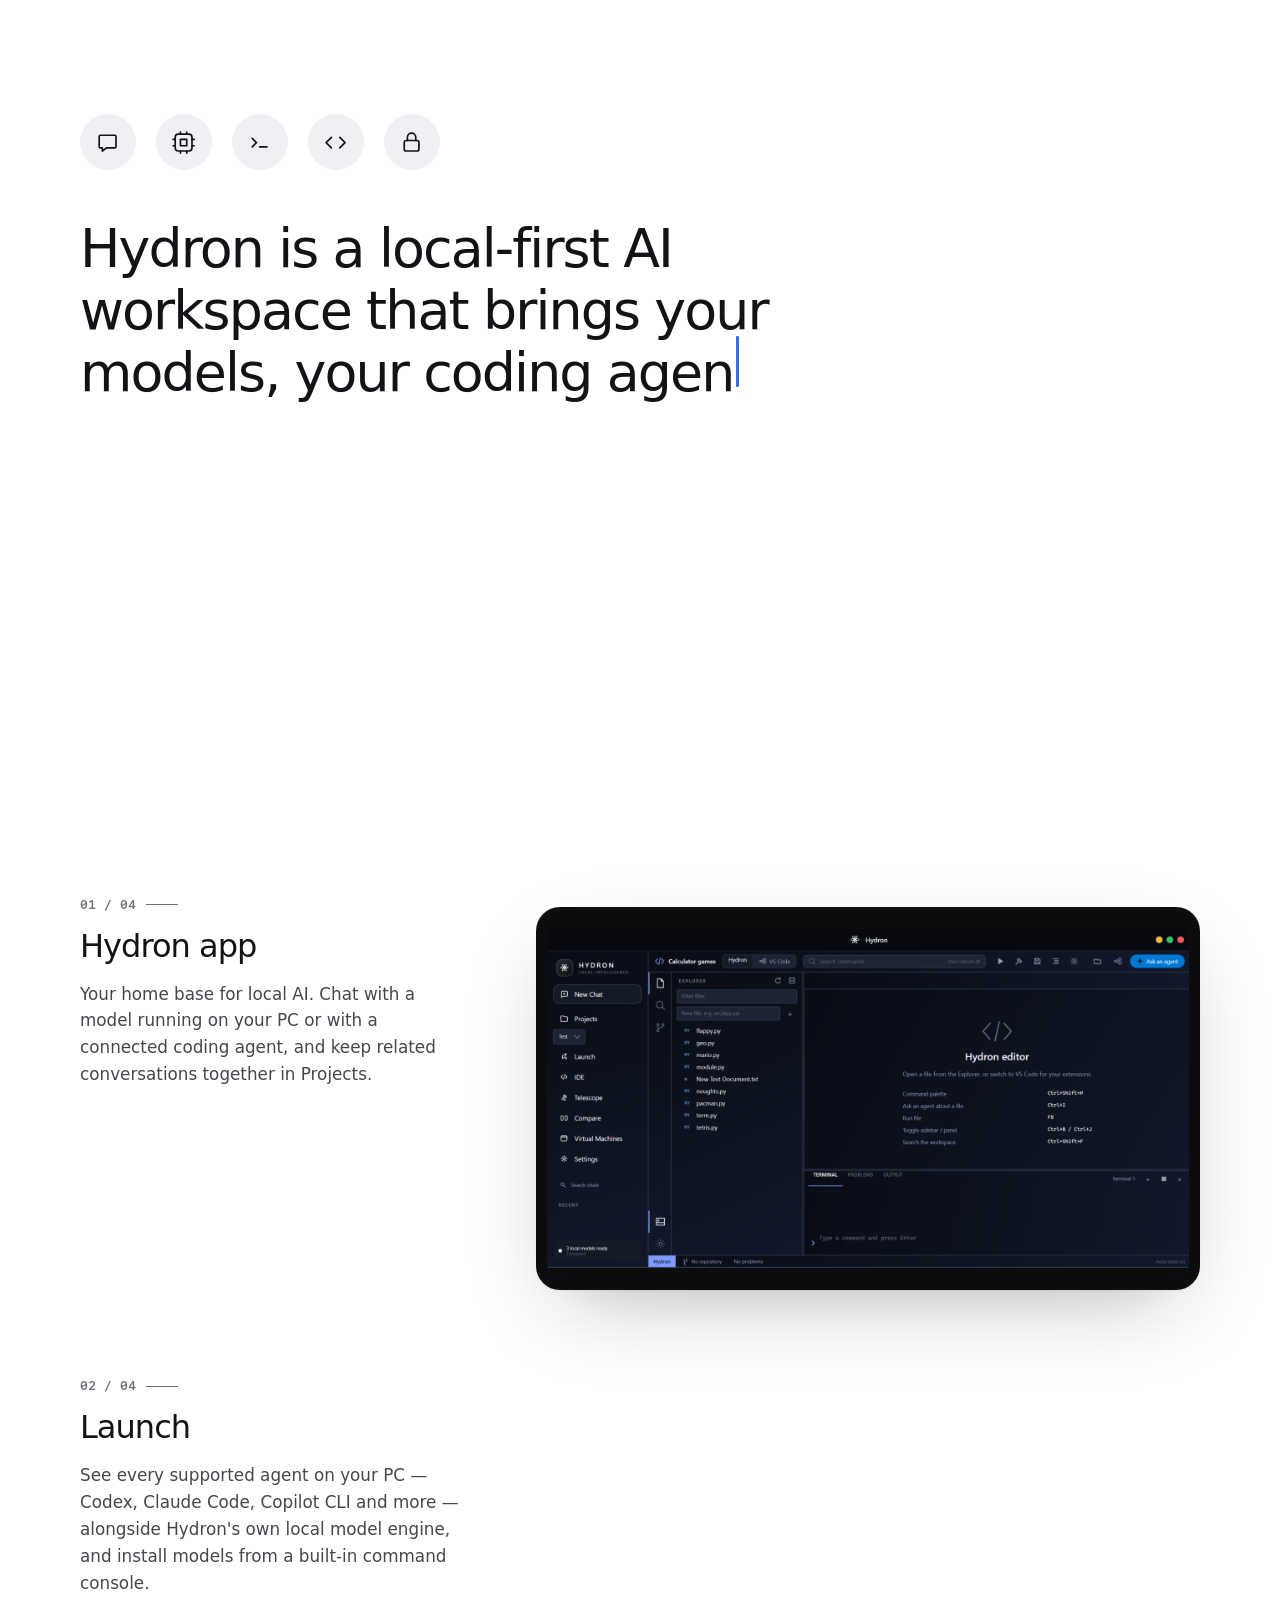
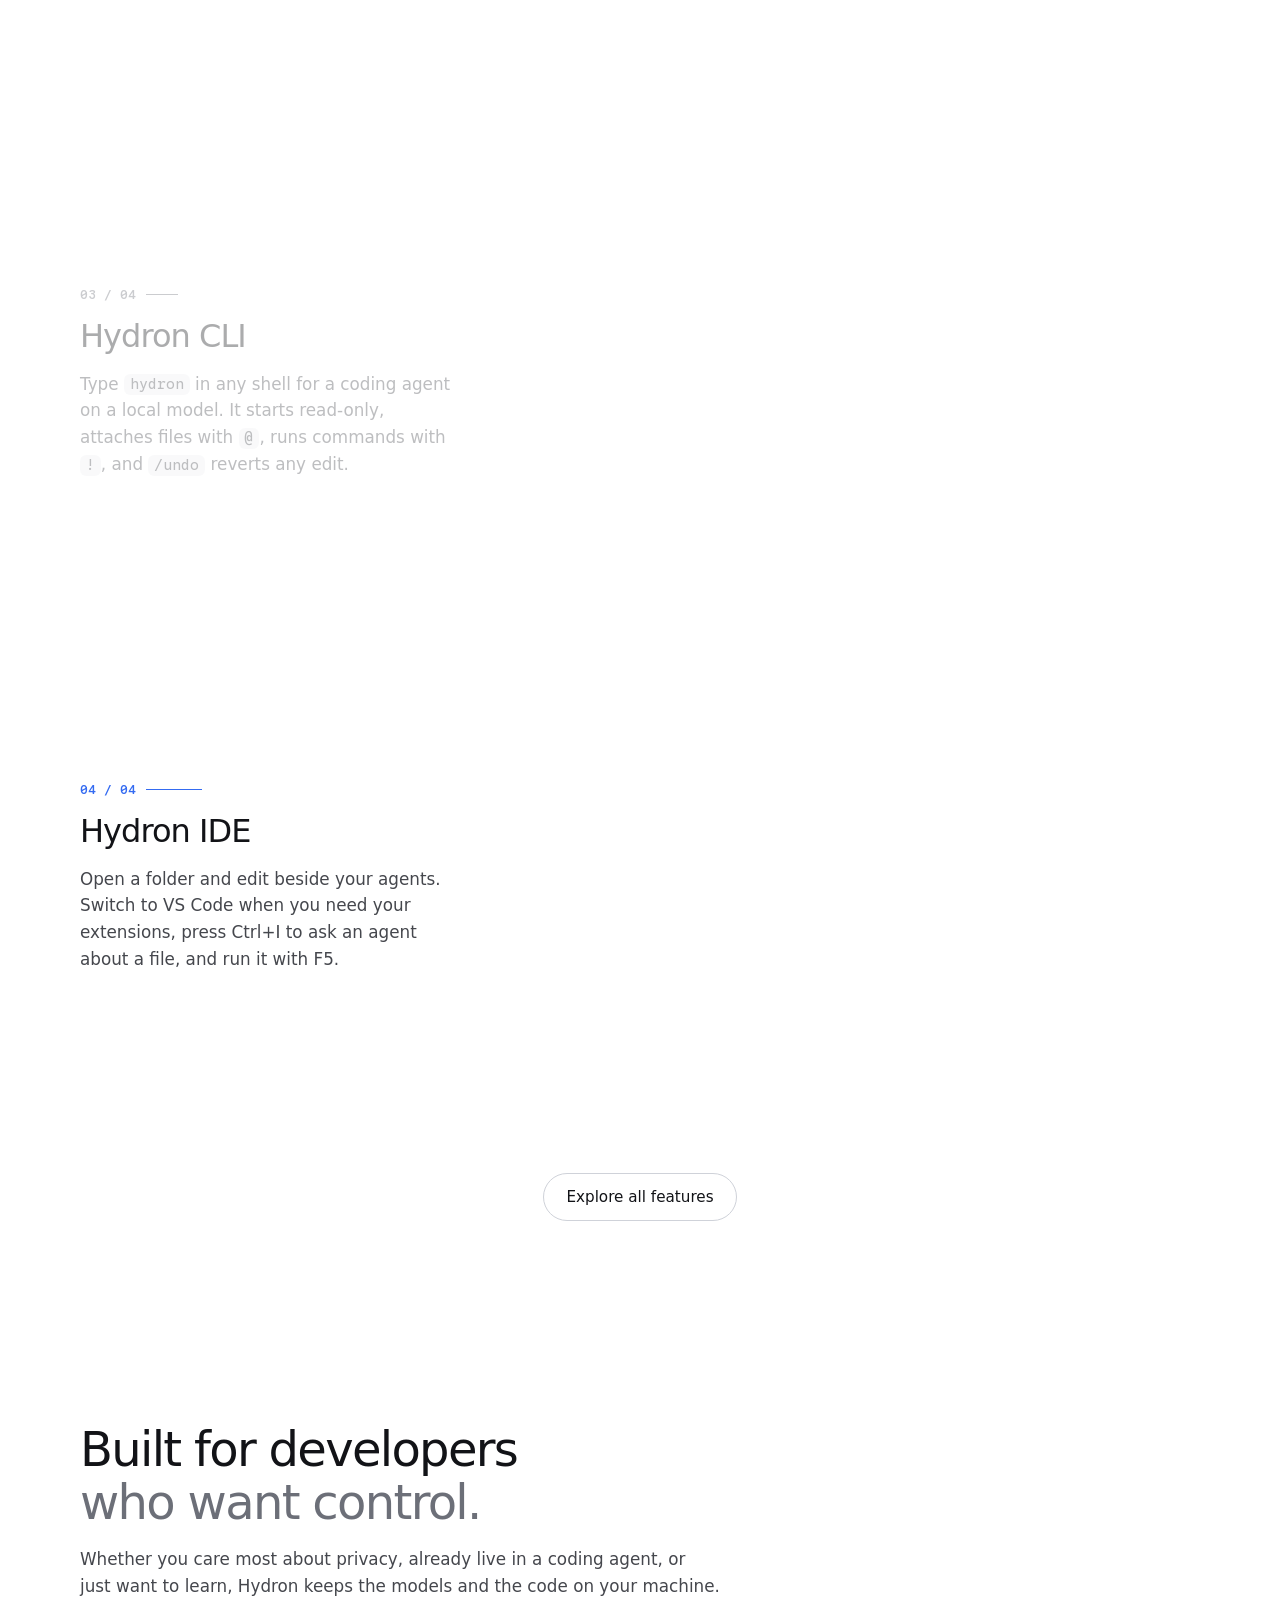
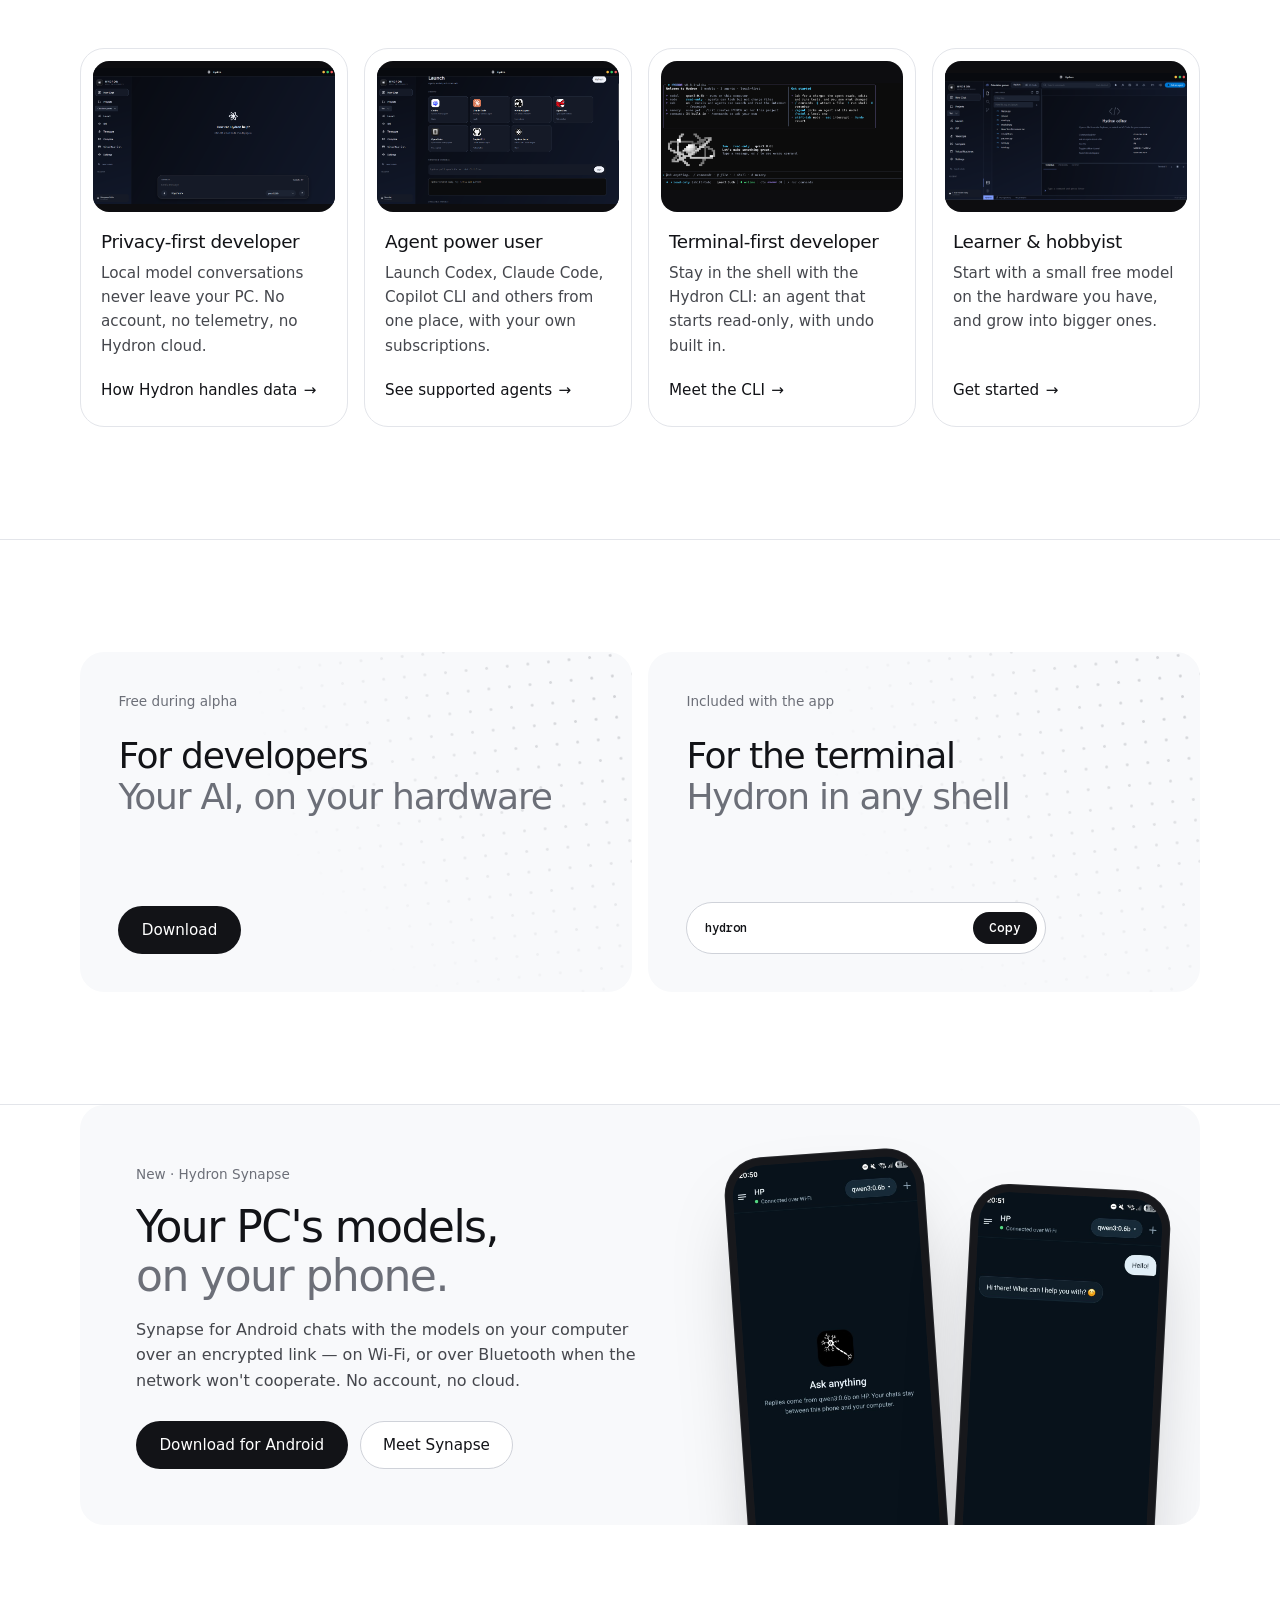
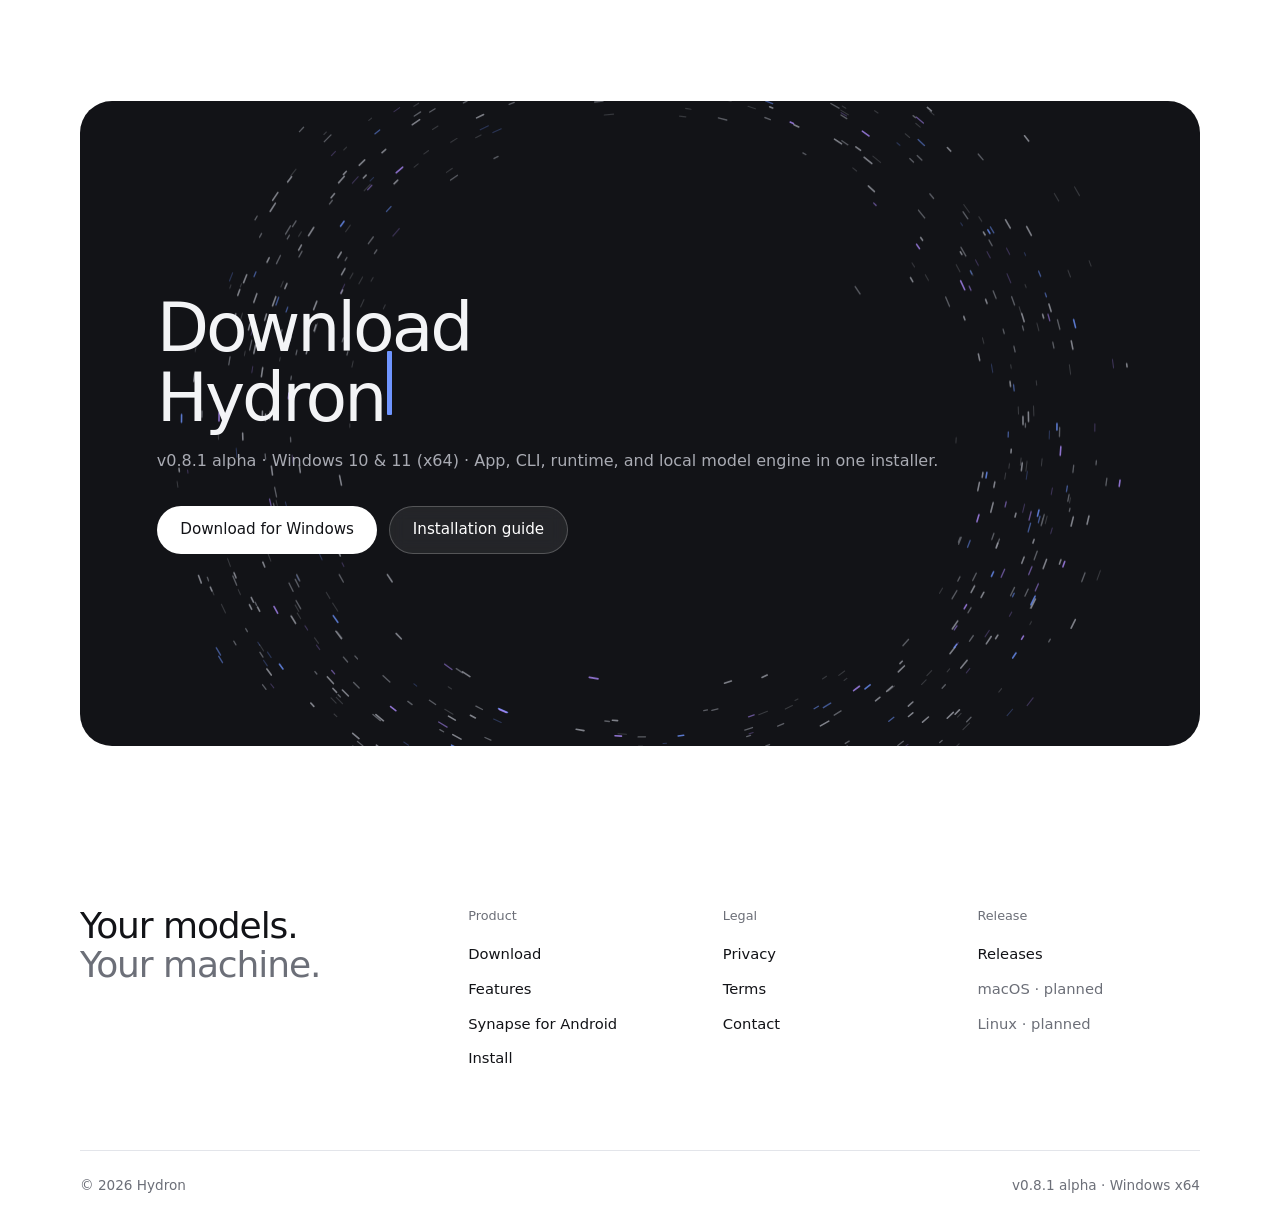
==== commit 373b7af6: "Add a Hydron Synapse page with the Android APK download - New synapse.html: typed hero with real pho" ====
--- a/index.html
+++ b/index.html
@@ -13,7 +13,7 @@
 <link rel="preconnect" href="https://fonts.googleapis.com">
 <link rel="preconnect" href="https://fonts.gstatic.com" crossorigin>
 <link href="https://fonts.googleapis.com/css2?family=Google+Sans+Flex:opsz,wght@8..144,400..600&family=Google+Sans+Code:wght@400;500&display=swap" rel="stylesheet">
-<link rel="stylesheet" href="assets/site.css?v=670f555d">
+<link rel="stylesheet" href="assets/site.css?v=d1a6afdd">
 </head>
 <body>
 <a class="skip-link" href="#main">Skip to content</a>
@@ -24,6 +24,7 @@
       <ul class="nav-links" id="nav-links">
 <li><a class="active" aria-current="page" href="index.html">Home</a></li>
 <li><a href="features.html">Features</a></li>
+<li><a href="synapse.html">Synapse</a></li>
 <li><a href="install.html">Install</a></li>
 <li><a href="privacy.html">Privacy</a></li>
 <li><a href="terms.html">Terms</a></li>
@@ -127,6 +128,22 @@
     </div>
   </div>
 </section>
+<section class="section" style="padding-top:0">
+  <div class="container">
+    <div class="teaser fade">
+      <div>
+        <span class="eyebrow">New · Hydron Synapse</span>
+        <h2>Your PC's models,<br><span class="soft">on your phone.</span></h2>
+        <p>Synapse for Android chats with the models on your computer over an encrypted link — on Wi-Fi, or over Bluetooth when the network won't cooperate. No account, no cloud.</p>
+        <div class="actions"><a class="btn btn-primary" href="downloads/Hydron-Synapse-0.3.1.apk" download>Download for Android</a><a class="btn btn-secondary" href="synapse.html">Meet Synapse</a></div>
+      </div>
+      <div class="phones">
+        <div class="phone"><img src="assets/synapse-empty.jpg" alt="Synapse on Android, connected to a PC over Wi-Fi with the qwen3:0.6b model selected" width="720" height="1560"></div>
+        <div class="phone"><img src="assets/synapse-chat.jpg" alt="A Synapse conversation: the phone says Hello and the model replies" width="720" height="1560" loading="lazy"></div>
+      </div>
+    </div>
+  </div>
+</section>
 
 <section class="download" id="download">
   <div class="container">
@@ -144,13 +161,13 @@
   <div class="container">
     <div class="footer-top">
       <p class="footer-title">Your models.<br><span class="soft">Your machine.</span></p>
-      <nav class="footer-col" aria-label="Product"><h5>Product</h5><ul><li><a href="downloads/Hydron-Setup.exe">Download</a></li><li><a href="features.html">Features</a></li><li><a href="install.html">Install</a></li><li><a href="install.html#requirements">Requirements</a></li></ul></nav>
+      <nav class="footer-col" aria-label="Product"><h5>Product</h5><ul><li><a href="downloads/Hydron-Setup.exe">Download</a></li><li><a href="features.html">Features</a></li><li><a href="synapse.html">Synapse for Android</a></li><li><a href="install.html">Install</a></li></ul></nav>
       <nav class="footer-col" aria-label="Legal"><h5>Legal</h5><ul><li><a href="privacy.html">Privacy</a></li><li><a href="terms.html">Terms</a></li><li><a href="terms.html#contact">Contact</a></li></ul></nav>
       <nav class="footer-col" aria-label="Release"><h5>Release</h5><ul><li><a href="https://github.com/hydronai/hydron/releases">Releases</a></li><li><span>macOS · planned</span></li><li><span>Linux · planned</span></li></ul></nav>
     </div>
     <div class="footer-bottom"><span>© <span id="year">2026</span> Hydron</span><span>v0.8.1 alpha · Windows x64</span></div>
   </div>
 </footer>
-<script src="assets/site.js?v=120cb29f"></script>
+<script src="assets/site.js?v=9f985bcd"></script>
 </body>
 </html>
--- a/assets/site.css
+++ b/assets/site.css
@@ -421,7 +421,7 @@
 
 /* ================= Antigravity-inspired components ================= */
 .visually-hidden{ position:absolute !important; width:1px; height:1px; overflow:hidden; clip:rect(0 0 0 0); white-space:nowrap; }
-.soft{ color:var(--ink-3); }
+span.soft{ color:var(--ink-3); }
 
 /* Typed text: characters appear one by one behind a blinking caret */
 .js [data-typed]:not(.armed){ visibility:hidden; animation:typed-failsafe 0s 2.5s forwards; }
@@ -530,6 +530,104 @@
   .download-panel{ padding:5rem 1.5rem; }
 }
 
+
+/* ================= Synapse (phone app) page ================= */
+.syn-hero{ padding:clamp(3rem, 8vw, 6rem) 0 clamp(3rem, 6vw, 5rem); overflow:hidden; }
+.syn-hero-grid{ display:grid; grid-template-columns:minmax(0, 1.05fr) minmax(0, .95fr); gap:clamp(2rem, 5vw, 4rem); align-items:center; }
+.syn-hero h1{ font-size:clamp(2.6rem, 6vw, 5rem); letter-spacing:-.05em; line-height:1.02; }
+.syn-hero .lead{ margin:1.5rem 0 2rem; max-width:34rem; }
+.syn-meta{ margin-top:1rem; font-size:.88rem; color:var(--ink-3); }
+.pill-tag{ display:inline-flex; align-items:center; gap:.5rem; padding:.35rem .8rem; border-radius:var(--r-pill); background:var(--bg-muted); color:var(--ink-2); font-size:.85rem; margin-bottom:1.25rem; }
+.pill-tag::before{ content:""; width:7px; height:7px; border-radius:50%; background:#34c759; box-shadow:0 0 0 3px rgba(52,199,89,.18); }
+
+.phones{ position:relative; display:flex; justify-content:center; align-items:flex-end; gap:clamp(.75rem, 2vw, 1.5rem); min-height:clamp(420px, 48vw, 600px); }
+.phone{ width:clamp(170px, 19vw, 250px); aspect-ratio:923/2000; border-radius:clamp(26px, 3vw, 38px); padding:clamp(5px, .6vw, 8px); background:#17181c; box-shadow:0 0 0 1px rgba(255,255,255,.06) inset, 0 40px 80px -30px var(--shadow); flex:0 0 auto; }
+.phone img{ width:100%; height:100%; object-fit:cover; border-radius:calc(clamp(26px, 3vw, 38px) - 7px); }
+.phones .phone:first-child{ transform:translateY(-8%) rotate(-4deg); }
+.phones .phone:last-child{ transform:rotate(3deg); }
+
+.stages{ display:grid; grid-template-columns:repeat(3, minmax(0, 1fr)); gap:1rem; counter-reset:stage; }
+.stage{ position:relative; padding:clamp(1.5rem, 3vw, 2rem); border-radius:var(--r-lg); background:var(--surface); border:1px solid var(--line); }
+.section.soft .stage{ border-color:transparent; }
+.stage::before{ counter-increment:stage; content:"0" counter(stage); display:block; font:500 .85rem var(--font-mono); color:var(--p2); margin-bottom:1.25rem; }
+.stage h3{ font-size:1.3rem; letter-spacing:-.02em; margin-bottom:.35rem; }
+.stage .when{ font-size:.85rem; color:var(--ink-3); margin-bottom:1rem; }
+.stage p{ color:var(--ink-2); }
+.code-demo{ display:flex; gap:.3rem; margin-top:1.25rem; font:500 .95rem var(--font-mono); flex-wrap:wrap; }
+.code-demo span{ padding:.35rem .5rem; border-radius:8px; background:var(--bg-muted); letter-spacing:.08em; }
+.facts{ display:grid; gap:.4rem; margin-top:1.25rem; font-size:.9rem; color:var(--ink-2); }
+.facts li{ position:relative; padding-left:1.1rem; }
+.facts li::before{ content:""; position:absolute; left:0; top:.65em; width:5px; height:5px; border-radius:50%; background:var(--ink-3); }
+
+/* Route diagram: Wi-Fi vs Bluetooth */
+.routes{ display:grid; grid-template-columns:minmax(0, 1fr) minmax(0, 1.1fr); gap:clamp(2rem, 5vw, 4rem); align-items:center; }
+.route-toggle{ display:inline-flex; padding:.3rem; gap:.25rem; background:var(--bg-muted); border-radius:var(--r-pill); margin:1.5rem 0 1rem; flex-wrap:wrap; }
+.route-toggle button{ border:0; background:transparent; color:var(--ink-2); padding:.55rem 1rem; border-radius:var(--r-pill); font-size:.88rem; font-weight:500; }
+.route-toggle button.active{ background:var(--surface); color:var(--ink); box-shadow:0 1px 3px rgba(0,0,0,.1); }
+.route-status{ min-height:3em; color:var(--ink-2); font-size:.95rem; }
+.diagram{ padding:clamp(1.25rem, 3vw, 2rem); border-radius:var(--r-lg); background:var(--bg-soft); border:1px solid var(--line); }
+.diagram svg{ width:100%; height:auto; overflow:visible; }
+.diagram .node rect{ fill:var(--surface); stroke:var(--line-strong); }
+.diagram .node text,.diagram .lbl{ fill:var(--ink); font:500 13px var(--font-body); }
+.diagram .sub{ fill:var(--ink-3); font:400 11px var(--font-body); }
+.diagram .glyph{ fill:none; stroke:var(--ink); stroke-width:1.6; stroke-linecap:round; stroke-linejoin:round; }
+.diagram .link{ fill:none; stroke-width:2.5; stroke-linecap:round; stroke-dasharray:2 9; transition:stroke .4s, opacity .4s; animation:flow 1s linear infinite; }
+.diagram .link.wifi{ stroke:var(--p2); }
+.diagram .link.bt{ stroke:var(--p3); opacity:.35; animation-play-state:paused; }
+.diagram .block{ opacity:0; transition:opacity .3s; }
+.diagram .block line{ stroke:#e5484d; stroke-width:3; stroke-linecap:round; }
+.diagram.blocked .link.wifi{ stroke:var(--line-strong); animation-play-state:paused; }
+.diagram.blocked .link.bt{ opacity:1; animation-play-state:running; }
+.diagram.blocked .block{ opacity:1; }
+.diagram .lock{ fill:var(--surface); stroke:var(--line-strong); }
+@keyframes flow{ to{ stroke-dashoffset:-22; } }
+
+/* Settings preview: a phone chat restyled live */
+.prefs{ display:grid; grid-template-columns:minmax(0, 1fr) auto; gap:clamp(2rem, 6vw, 5rem); align-items:center; }
+.pref-controls{ display:grid; gap:1.5rem; margin-top:1.75rem; max-width:28rem; }
+.pref-controls label,.pref-label{ display:flex; justify-content:space-between; font-size:.9rem; color:var(--ink-2); margin-bottom:.6rem; }
+.pref-controls output{ color:var(--ink); font-weight:500; }
+.pref-controls input[type=range]{ width:100%; accent-color:var(--ink); }
+.pref-select{ width:100%; padding:.6rem .75rem; border:1px solid var(--line-strong); border-radius:var(--r-sm); background:var(--surface); color:var(--ink); font:inherit; }
+.swatches{ display:flex; gap:.6rem; flex-wrap:wrap; }
+.swatch{ width:34px; height:34px; border-radius:50%; border:2px solid var(--surface); box-shadow:0 0 0 1px var(--line-strong); background:var(--c); transition:transform .2s var(--ease), box-shadow .2s; }
+.swatch:hover{ transform:scale(1.08); }
+.swatch.active{ box-shadow:0 0 0 2px var(--ink); }
+.mini-phone{ --accent:#dbe9f6; --radius:22px; --fs:15px; --bg:#0a121c; --panel:#111b27; --fg:#eef2f6; --edge:#1f2c3b; width:clamp(240px, 26vw, 300px); aspect-ratio:9/17; border-radius:36px; padding:8px; background:#17181c; box-shadow:0 40px 80px -30px var(--shadow); }
+.mini-phone.light{ --bg:#f4f6f9; --panel:#ffffff; --fg:#10151c; --edge:#dde3ea; }
+.mini-screen{ height:100%; border-radius:29px; background:var(--bg); color:var(--fg); display:flex; flex-direction:column; overflow:hidden; font-size:var(--fs); transition:background .3s, color .3s; }
+.mini-top{ display:flex; justify-content:space-between; align-items:center; padding:1.1rem 1rem .8rem; border-bottom:1px solid var(--edge); font-size:.8em; }
+.mini-top b{ display:block; font-size:1.05em; font-weight:500; }
+.mini-top span{ color:#34c759; font-size:.85em; }
+.mini-model{ padding:.35em .7em; border-radius:999px; background:var(--panel); border:1px solid var(--edge); font-size:.85em; }
+.mini-chat{ flex:1; padding:1rem; display:flex; flex-direction:column; gap:.7rem; }
+.mini-chat p{ margin:0; padding:.6em .9em; max-width:82%; line-height:1.35; border-radius:var(--radius); transition:border-radius .2s, background .3s; }
+.mini-chat .me{ align-self:flex-end; background:var(--accent); color:#0b1118; border-bottom-right-radius:min(var(--radius), 6px); }
+.mini-chat .ai{ background:var(--panel); border:1px solid var(--edge); border-bottom-left-radius:min(var(--radius), 6px); }
+.mini-input{ margin:0 .75rem .9rem; padding:.7em 1em; border-radius:999px; background:var(--panel); border:1px solid var(--edge); color:#7d8894; font-size:.85em; }
+
+/* Compact FAQ grid on the Synapse page */
+.faq-grid{ display:grid; grid-template-columns:repeat(2, minmax(0, 1fr)); gap:0 clamp(2rem, 5vw, 4rem); }
+
+/* Synapse teaser on the home page */
+.teaser{ display:grid; grid-template-columns:minmax(0, 1.2fr) minmax(0, .8fr); gap:2rem; align-items:center; padding:clamp(2rem, 5vw, 3.5rem); border-radius:var(--r-lg); background:var(--bg-soft); overflow:hidden; }
+.teaser h2{ font-size:clamp(1.8rem, 3.6vw, 2.75rem); letter-spacing:-.035em; }
+.teaser p{ color:var(--ink-2); margin:1rem 0 1.75rem; max-width:32rem; }
+.teaser .phones{ min-height:0; margin-bottom:calc(-1 * clamp(2rem, 5vw, 3.5rem) - 120px); }
+.teaser .phone{ width:clamp(150px, 16vw, 200px); }
+
+@media (max-width:960px){
+  .syn-hero-grid,.routes,.prefs,.teaser{ grid-template-columns:1fr; }
+  .stages{ grid-template-columns:1fr; }
+  .faq-grid{ grid-template-columns:1fr; }
+  .prefs .mini-phone{ justify-self:center; }
+  .teaser .phones{ margin-bottom:-160px; }
+}
+@media (max-width:640px){
+  .phones{ min-height:0; }
+  .phone{ width:42vw; }
+}
+
 @media (prefers-reduced-motion: reduce){
   *,*::before,*::after{ animation-duration:.001ms !important; transition-duration:.001ms !important; scroll-behavior:auto !important; }
   .fade{ opacity:1; transform:none; }
@@ -537,4 +635,5 @@
   #cmd-output::after{ display:none; }
   .bouncers li{ animation:none; }
   .explorer-item{ opacity:1; }
-}
+  .diagram .link{ animation:none; }
+}
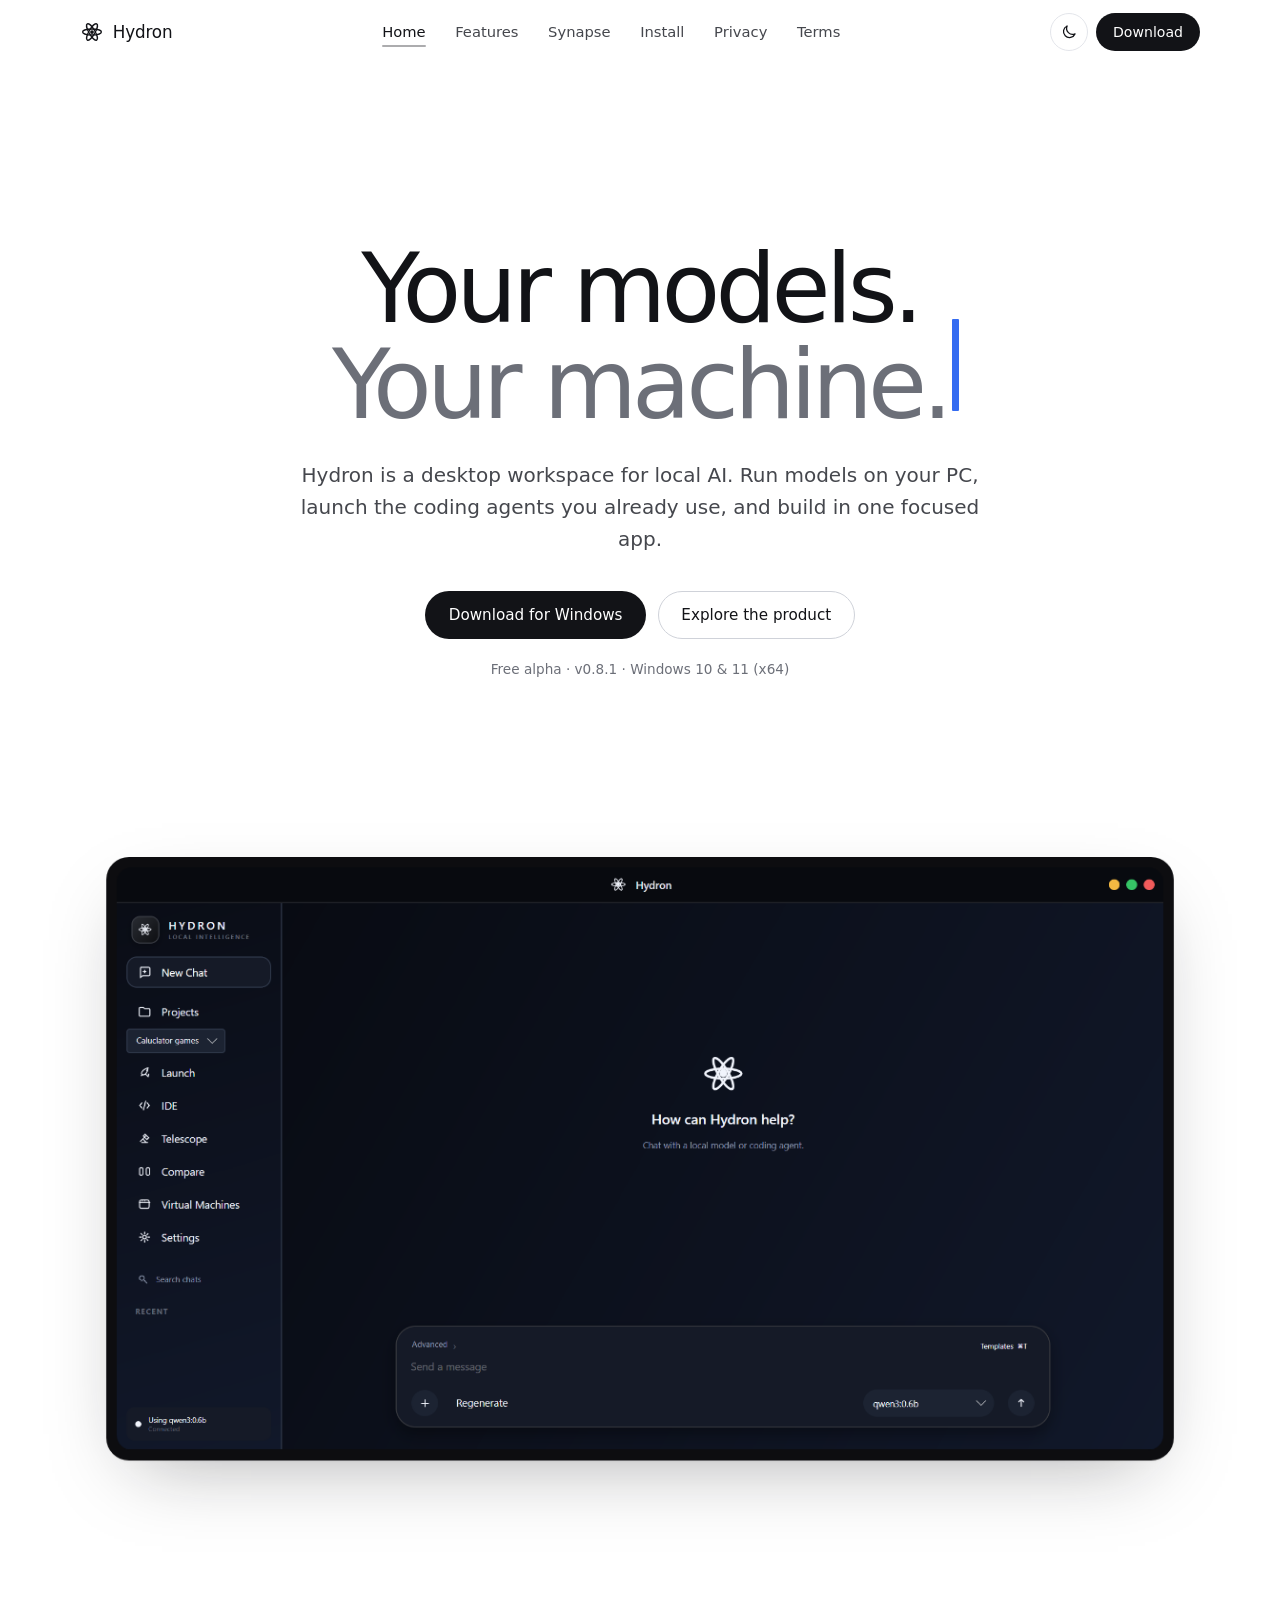
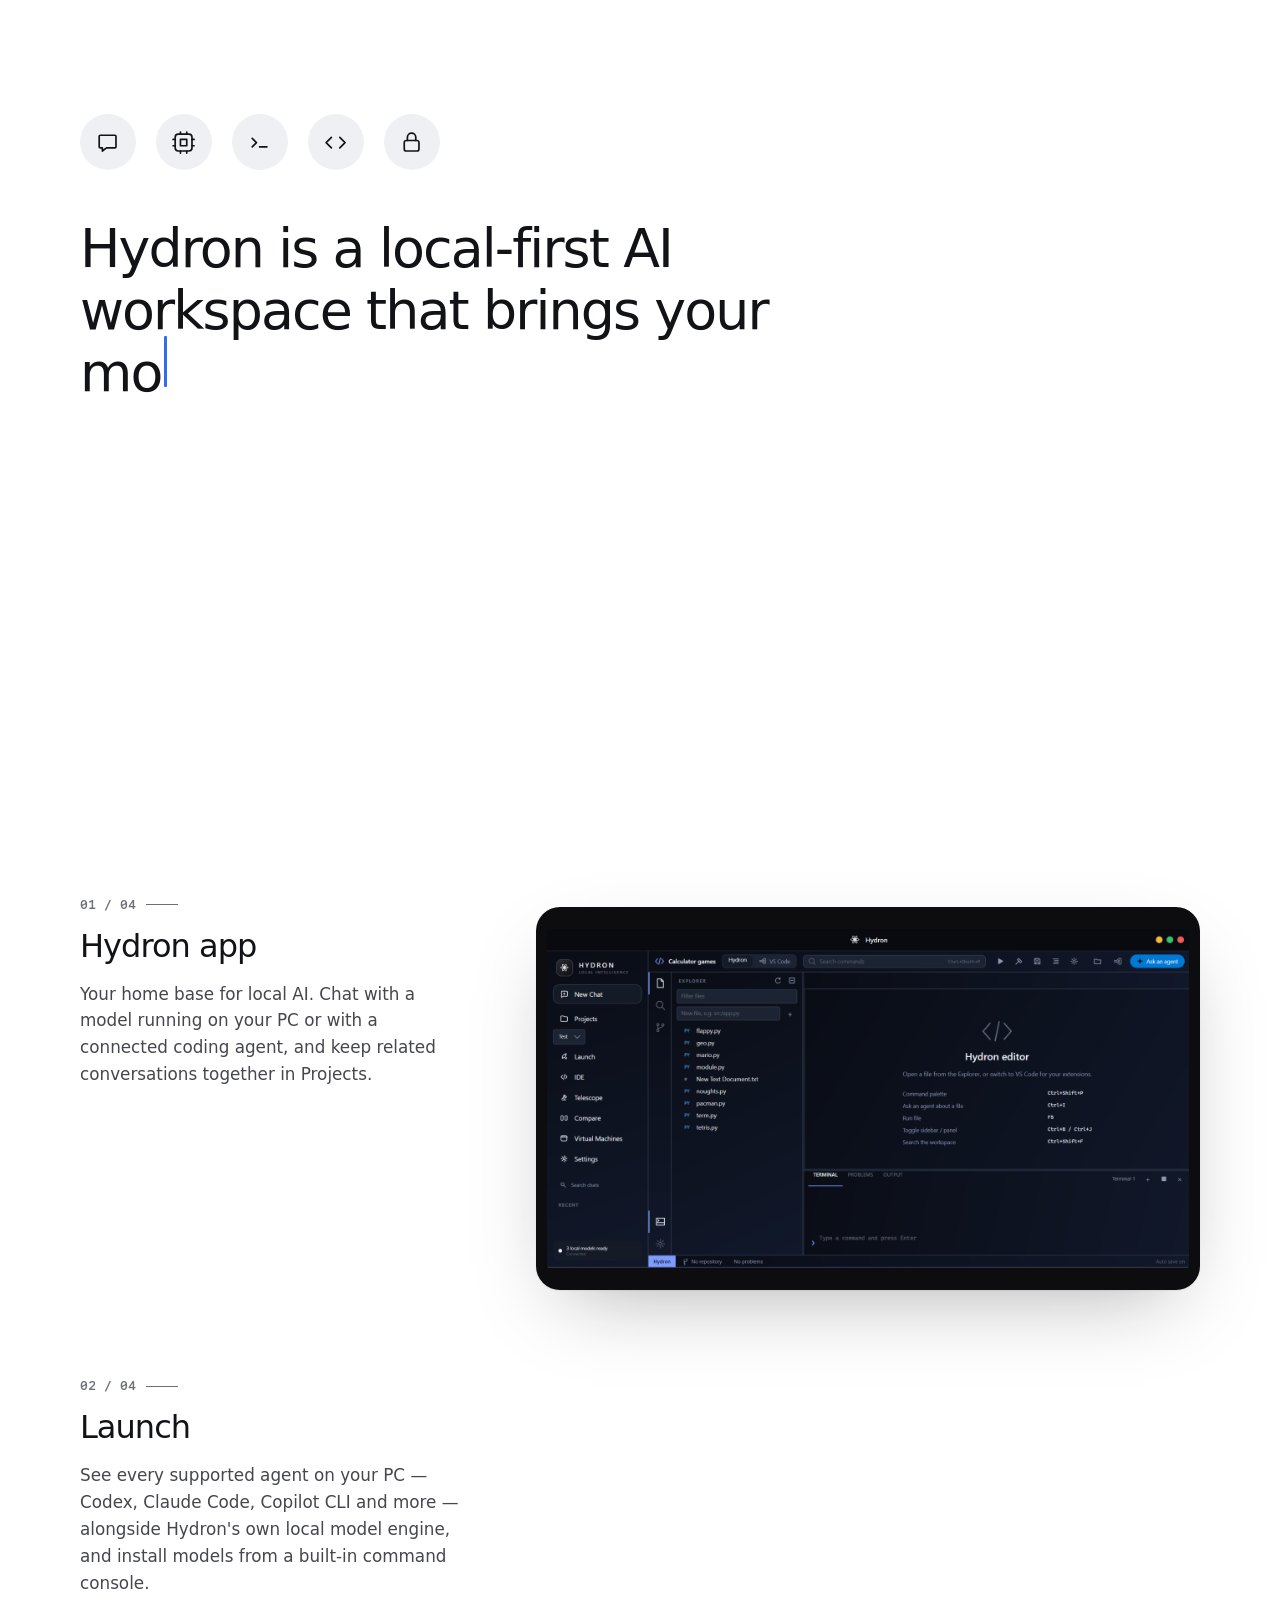
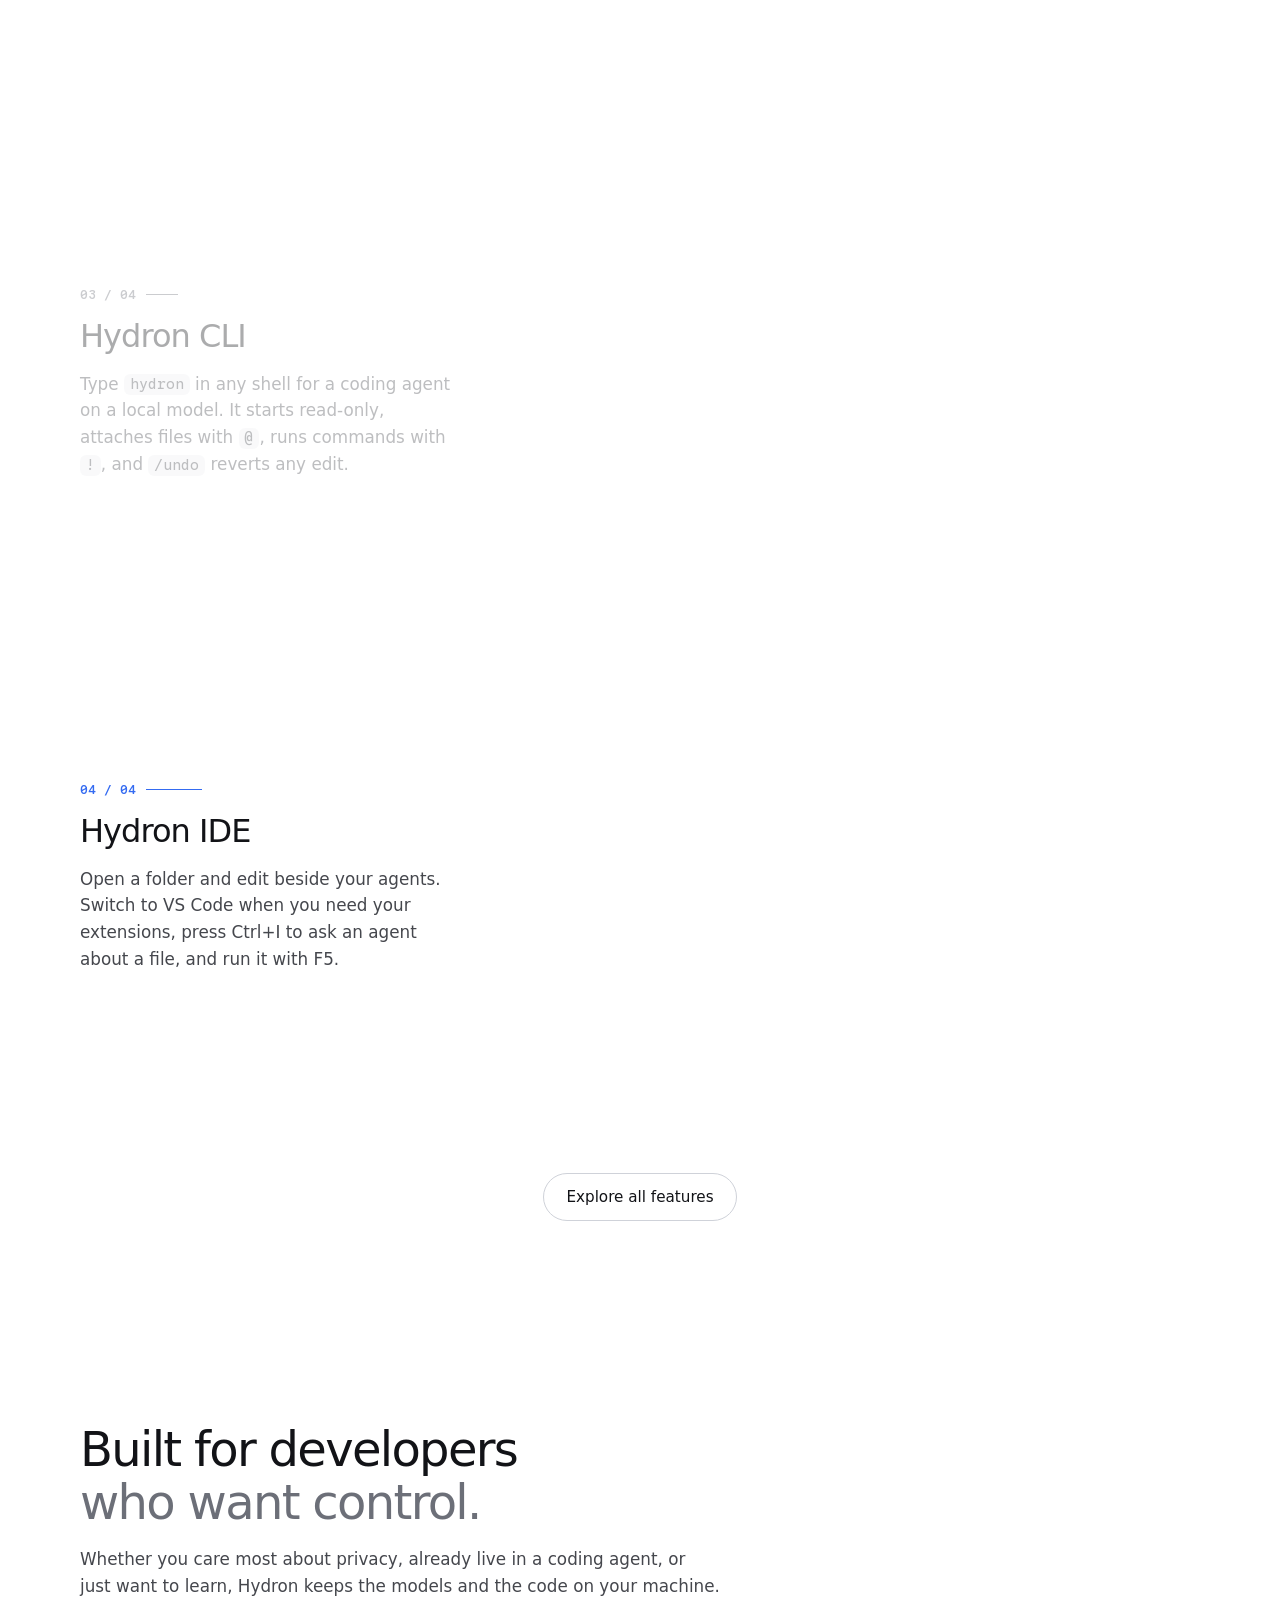
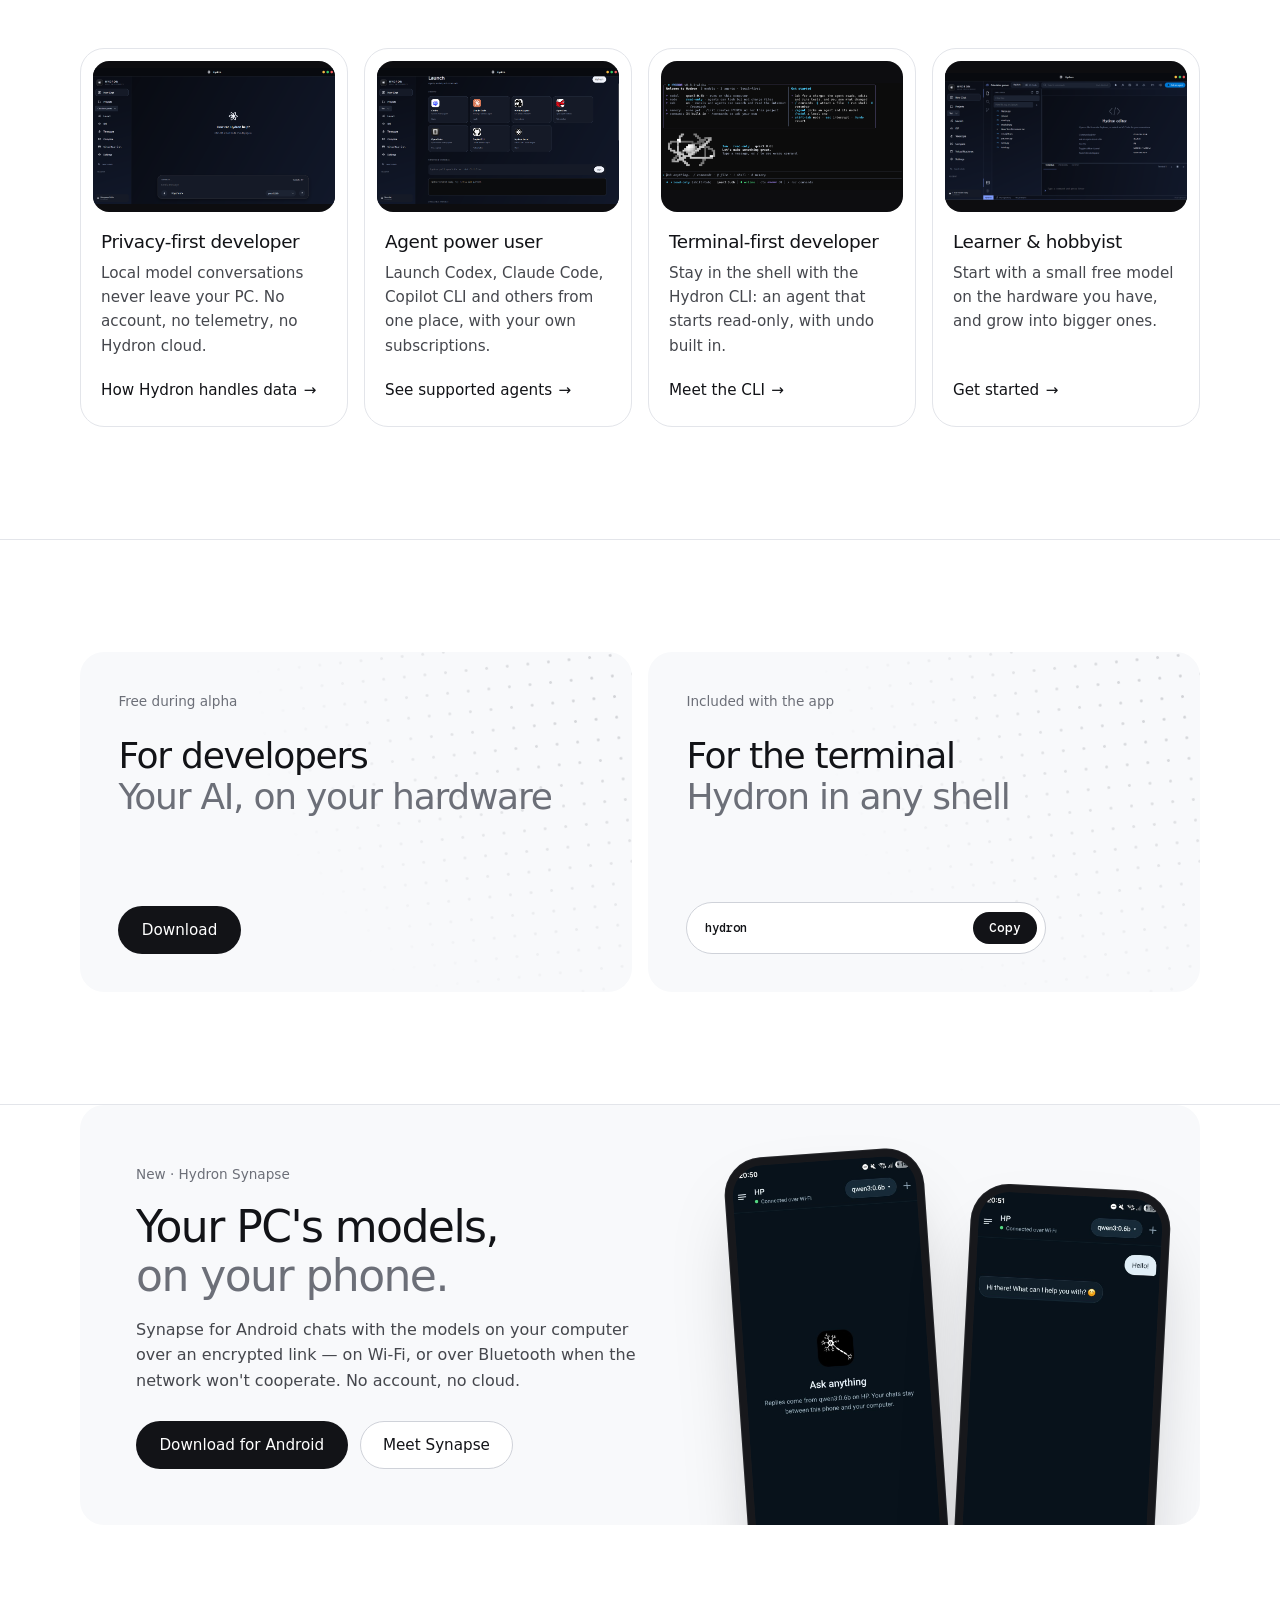
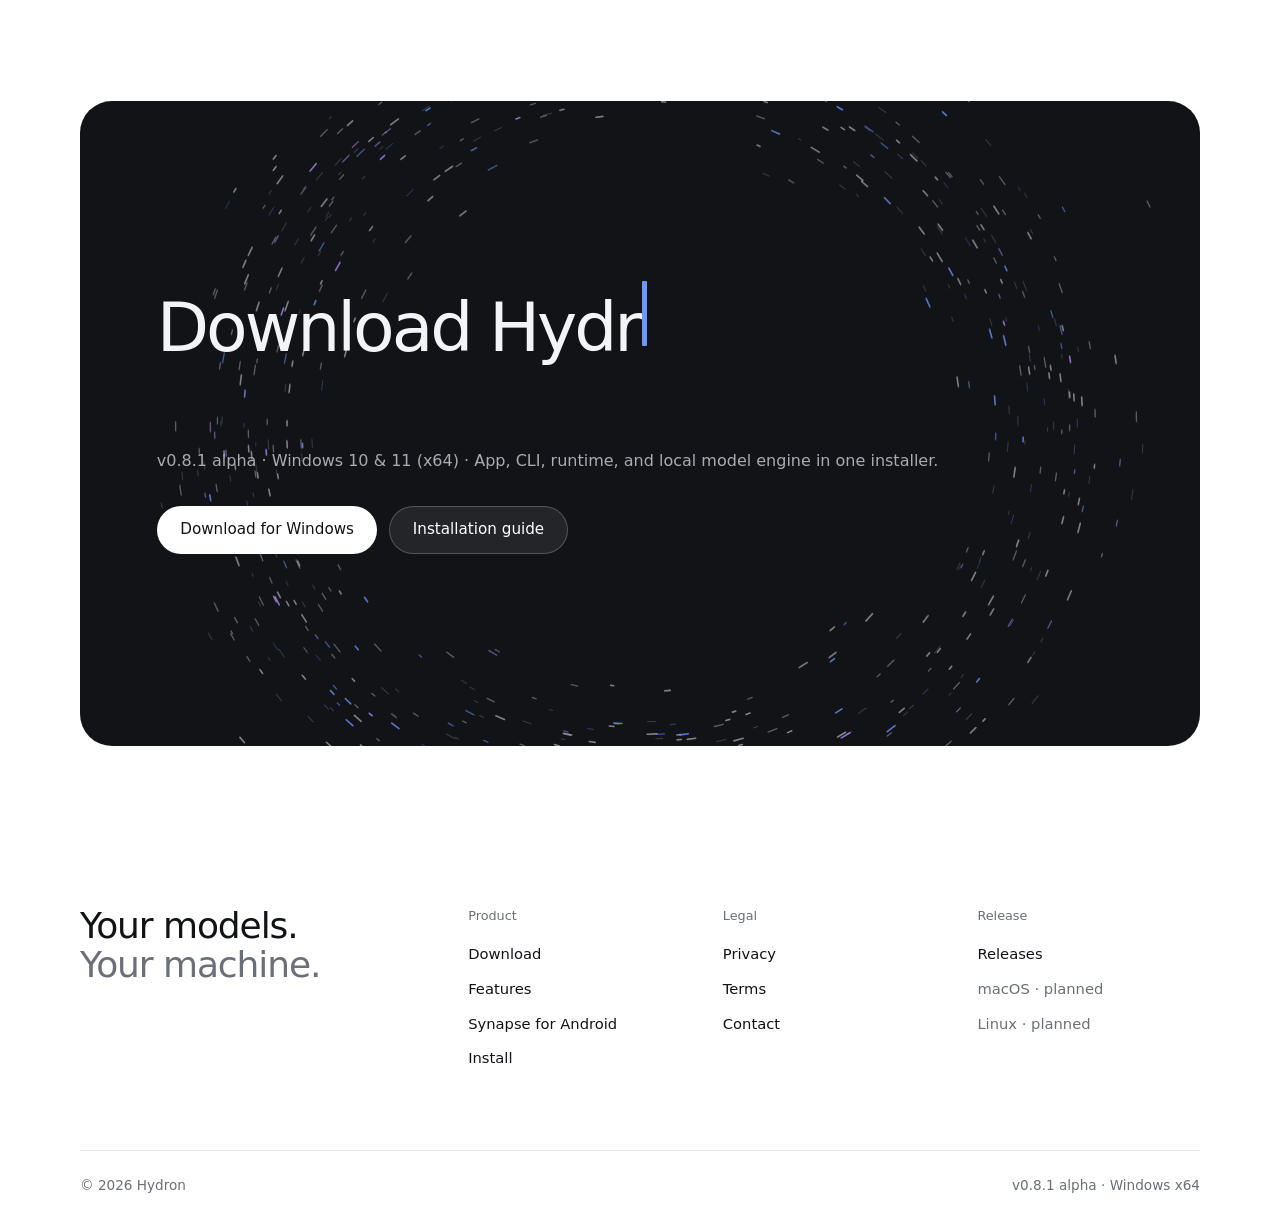
==== commit 264d9c2f: "Remove the Hydron Synapse tag from the Synapse hero Co-Authored-By: Claude Opus 5.5 <noreply@anthrop" ====
--- a/index.html
+++ b/index.html
@@ -13,7 +13,7 @@
 <link rel="preconnect" href="https://fonts.googleapis.com">
 <link rel="preconnect" href="https://fonts.gstatic.com" crossorigin>
 <link href="https://fonts.googleapis.com/css2?family=Google+Sans+Flex:opsz,wght@8..144,400..600&family=Google+Sans+Code:wght@400;500&display=swap" rel="stylesheet">
-<link rel="stylesheet" href="assets/site.css?v=d1a6afdd">
+<link rel="stylesheet" href="assets/site.css?v=50fe80a5">
 </head>
 <body>
 <a class="skip-link" href="#main">Skip to content</a>
--- a/assets/site.css
+++ b/assets/site.css
@@ -537,8 +537,6 @@
 .syn-hero h1{ font-size:clamp(2.6rem, 6vw, 5rem); letter-spacing:-.05em; line-height:1.02; }
 .syn-hero .lead{ margin:1.5rem 0 2rem; max-width:34rem; }
 .syn-meta{ margin-top:1rem; font-size:.88rem; color:var(--ink-3); }
-.pill-tag{ display:inline-flex; align-items:center; gap:.5rem; padding:.35rem .8rem; border-radius:var(--r-pill); background:var(--bg-muted); color:var(--ink-2); font-size:.85rem; margin-bottom:1.25rem; }
-.pill-tag::before{ content:""; width:7px; height:7px; border-radius:50%; background:#34c759; box-shadow:0 0 0 3px rgba(52,199,89,.18); }
 
 .phones{ position:relative; display:flex; justify-content:center; align-items:flex-end; gap:clamp(.75rem, 2vw, 1.5rem); min-height:clamp(420px, 48vw, 600px); }
 .phone{ width:clamp(170px, 19vw, 250px); aspect-ratio:923/2000; border-radius:clamp(26px, 3vw, 38px); padding:clamp(5px, .6vw, 8px); background:#17181c; box-shadow:0 0 0 1px rgba(255,255,255,.06) inset, 0 40px 80px -30px var(--shadow); flex:0 0 auto; }
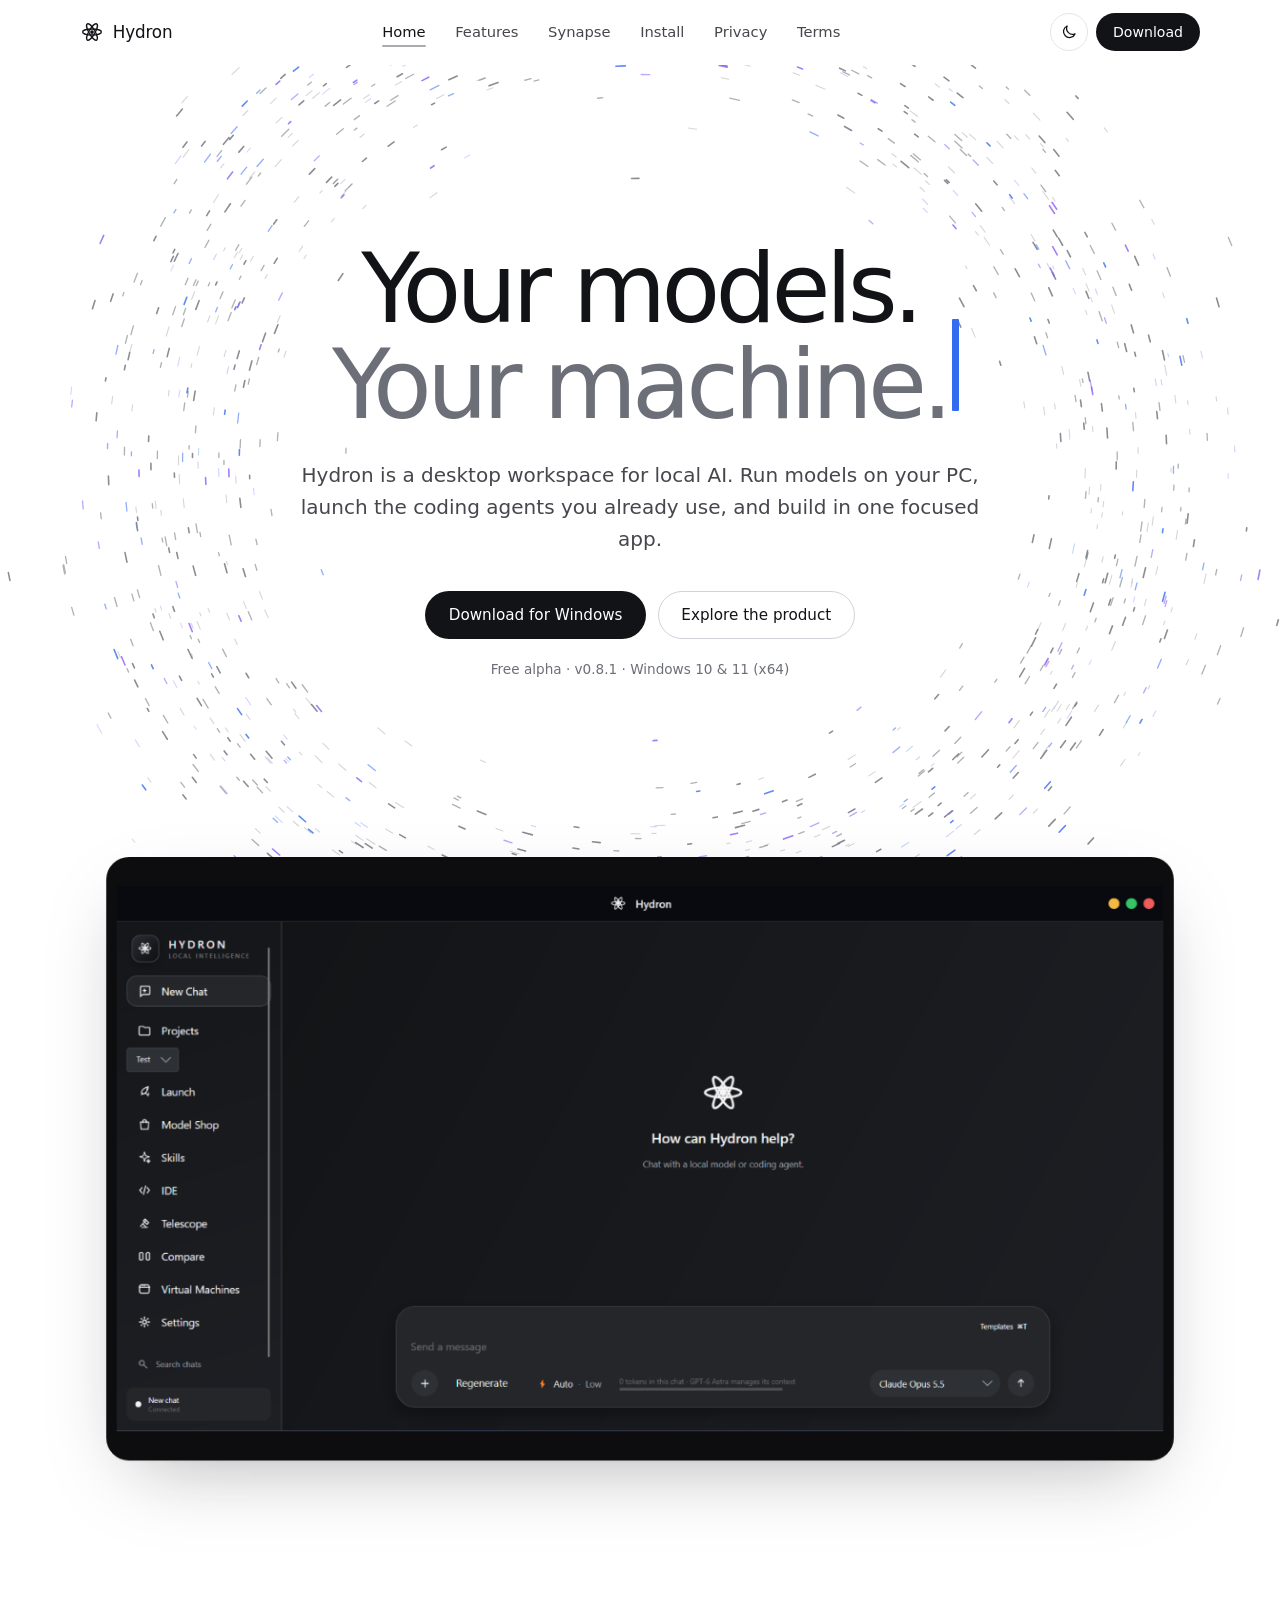
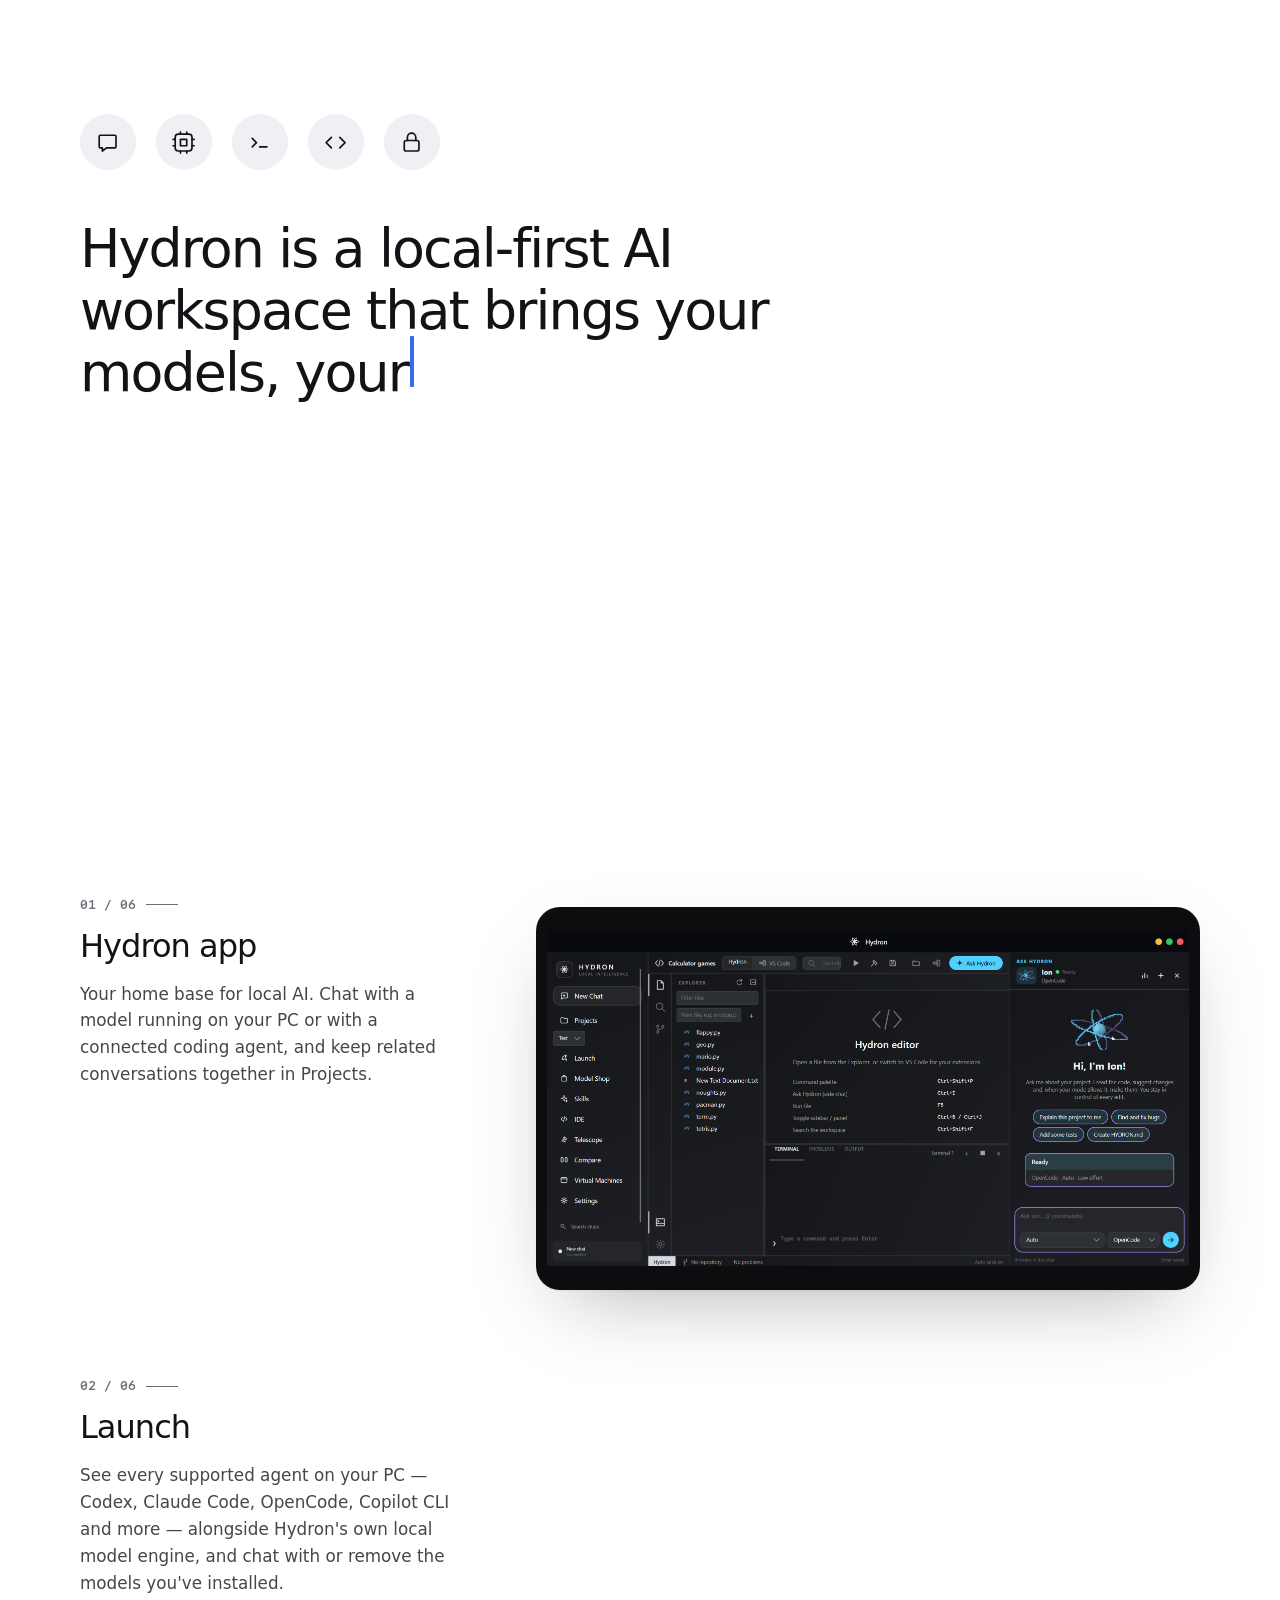
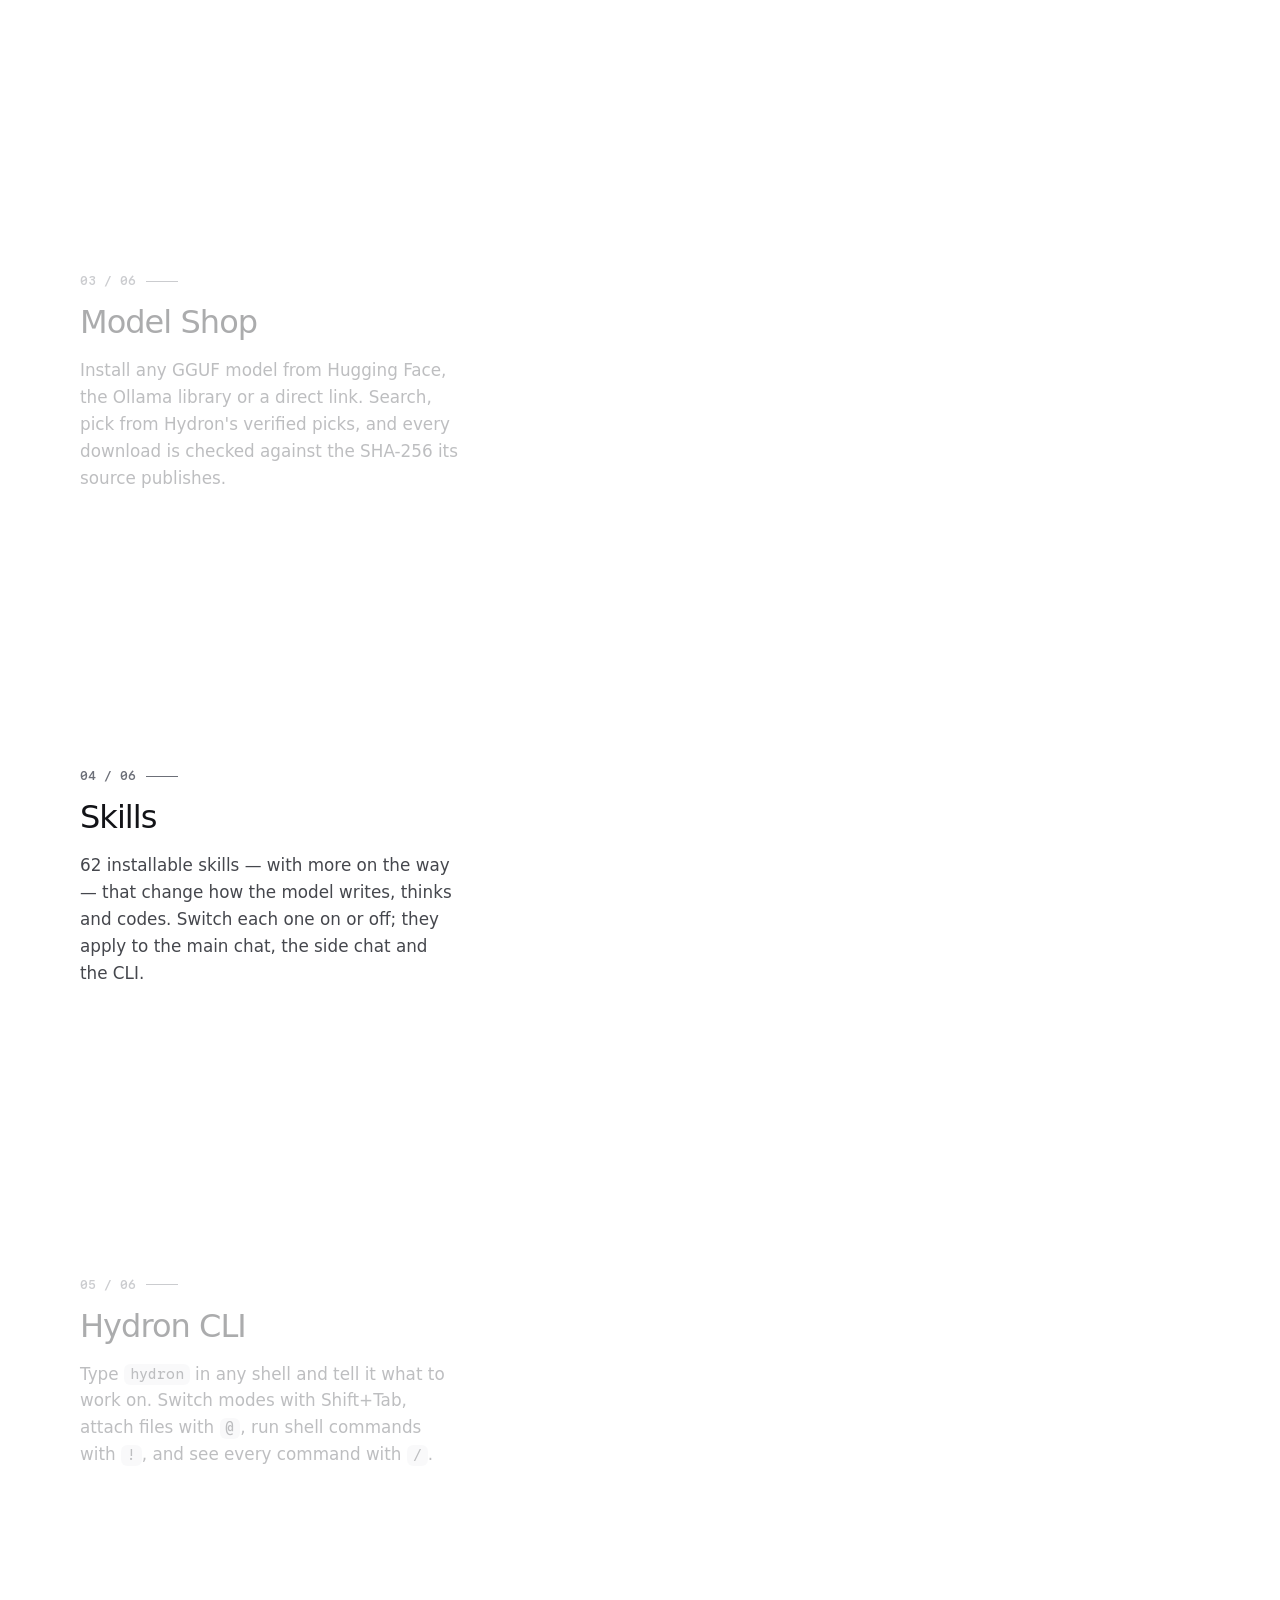
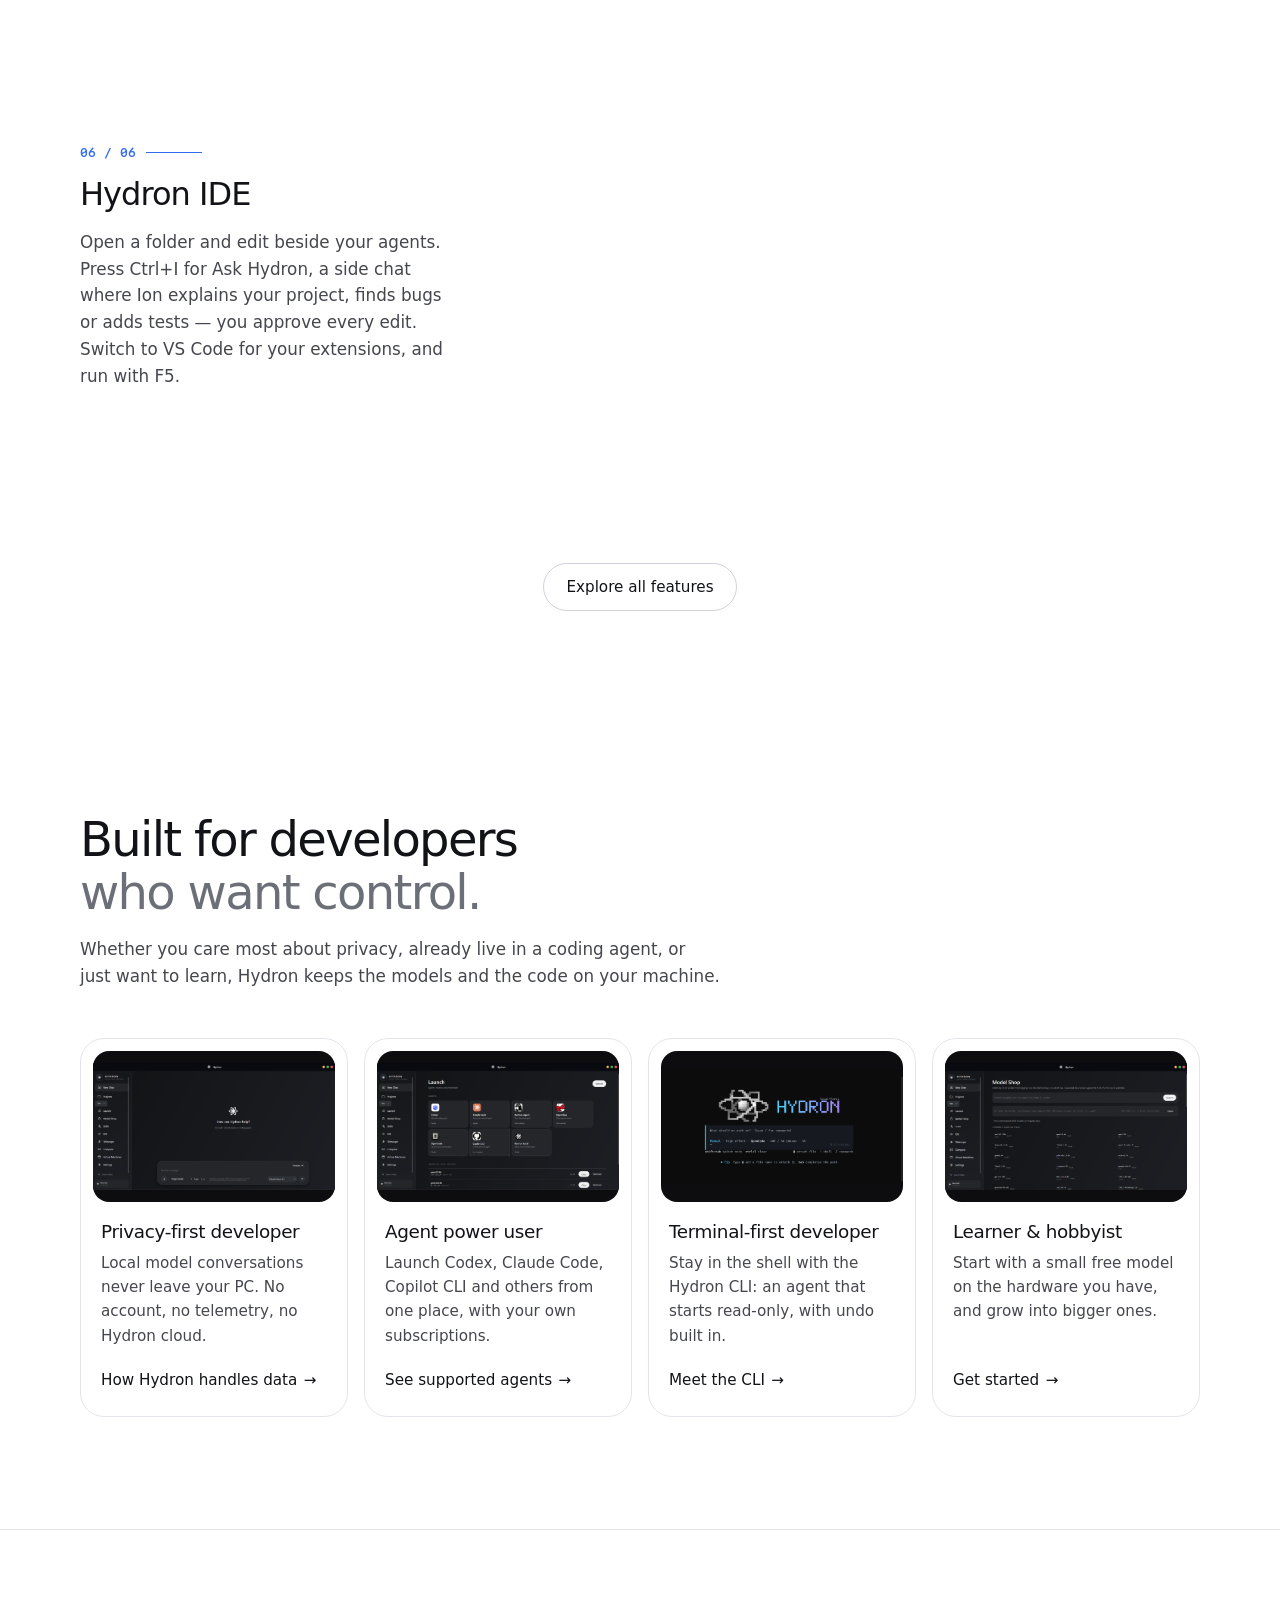
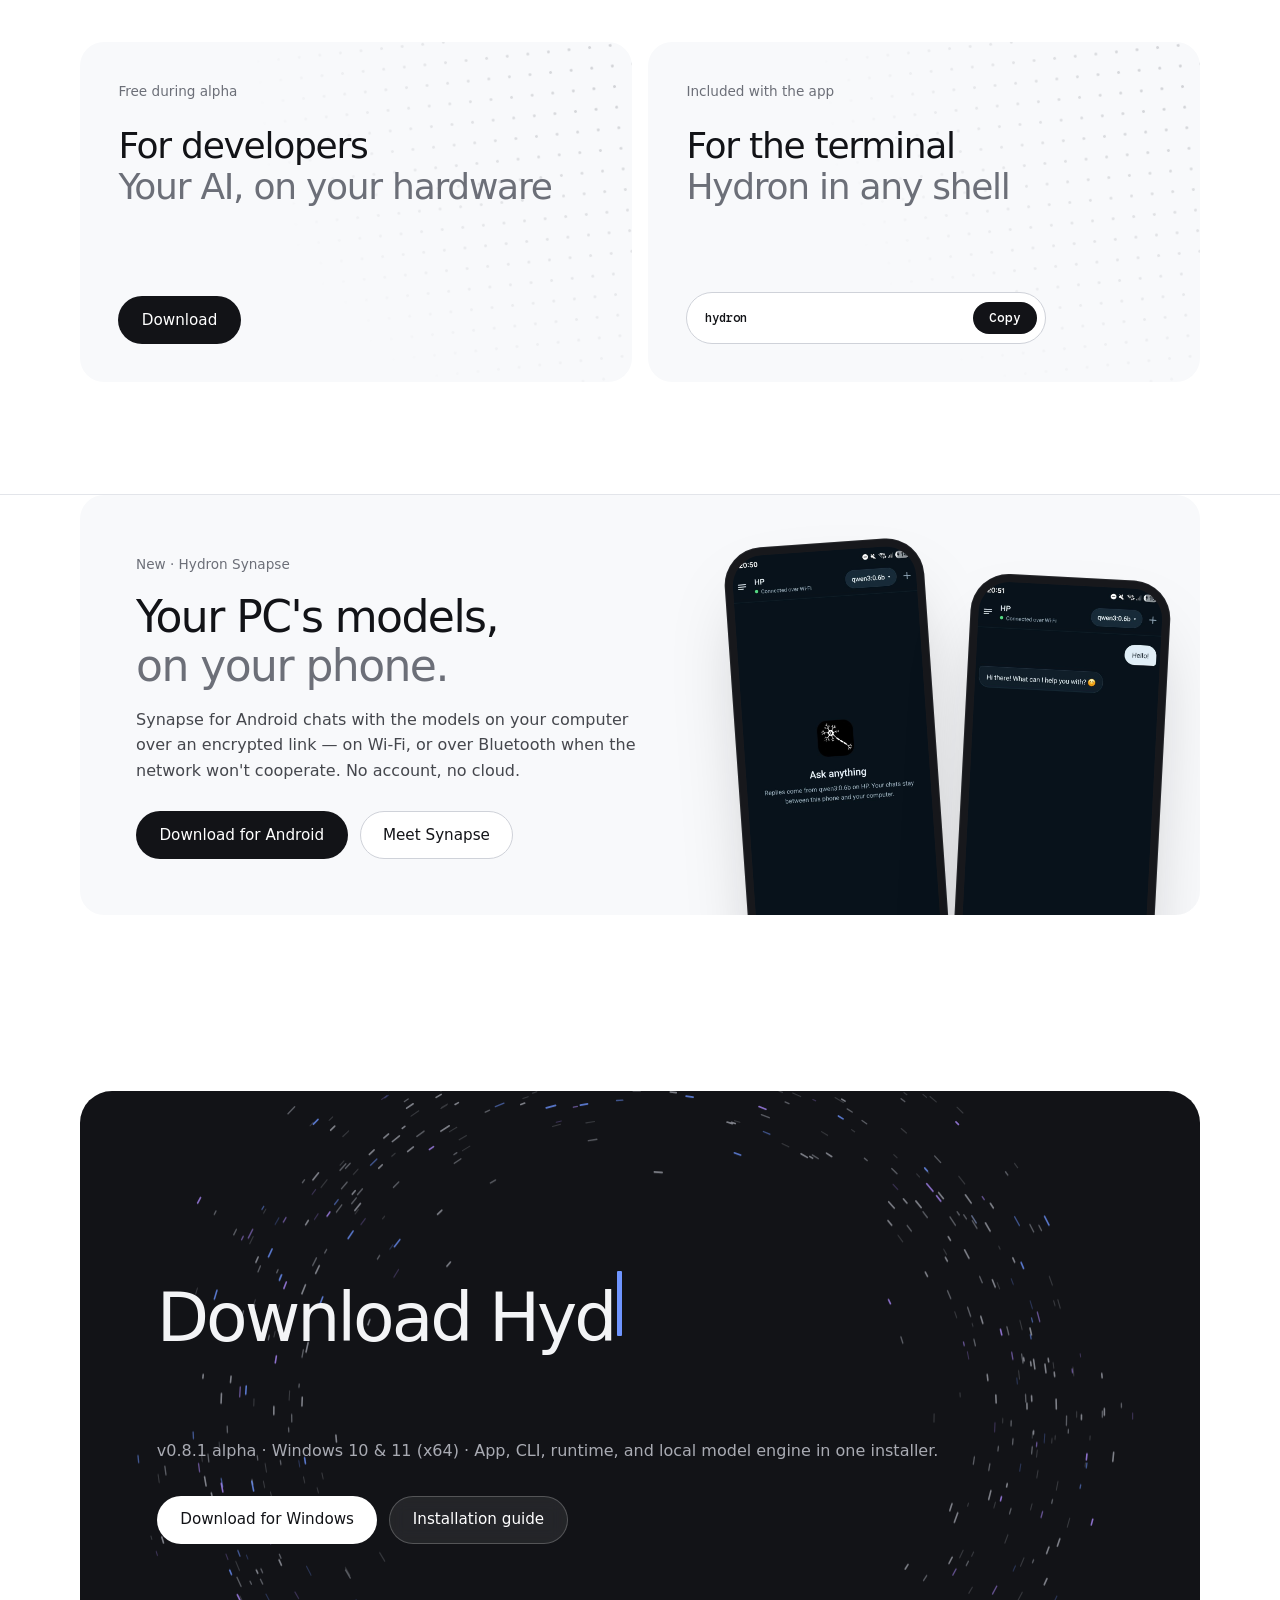
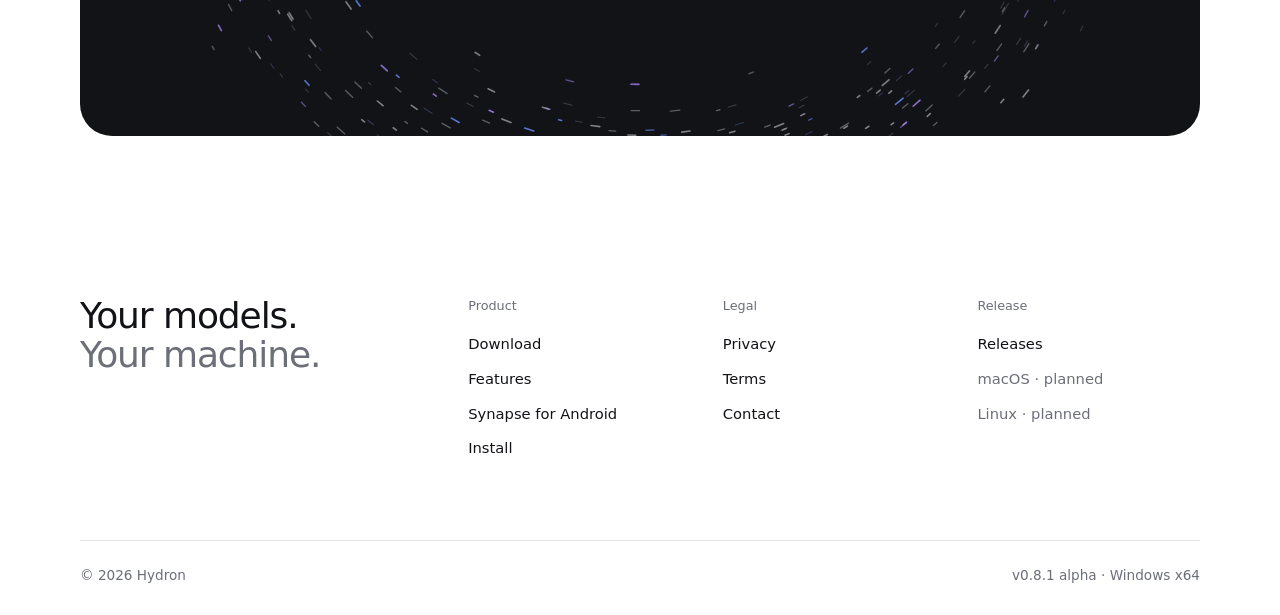
==== commit 89600de0: "Refresh app screenshots and add Model Shop and Skills - Replace the chat, Launch, IDE and CLI screen" ====
--- a/index.html
+++ b/index.html
@@ -51,7 +51,7 @@
 
 <section class="showcase hero-shot">
   <div class="container">
-    <div class="frame"><img src="assets/hydron-chat.png" alt="Hydron chat interface with projects, launch, IDE, telescope, compare and virtual machines in the sidebar" width="1918" height="1078"></div>
+    <div class="frame"><img src="assets/hydron-chat.png" alt="Hydron chat with Projects, Launch, Model Shop, Skills, IDE, Telescope, Compare and Virtual Machines in the sidebar" width="1279" height="673"></div>
   </div>
 </section>
 
@@ -68,33 +68,45 @@
   <div class="container explorer-grid">
     <div class="explorer-list">
       <article class="explorer-item">
-        <span class="step-num">01 / 04</span>
+        <span class="step-num">01 / 06</span>
         <h3>Hydron app</h3>
         <p>Your home base for local AI. Chat with a model running on your PC or with a connected coding agent, and keep related conversations together in Projects.</p>
-        <div class="frame"><img src="assets/hydron-chat.png" alt="" width="1918" height="1078" loading="lazy"></div>
+        <div class="frame"><img src="assets/hydron-chat.png" alt="" width="1279" height="673" loading="lazy"></div>
       </article>
       <article class="explorer-item">
-        <span class="step-num">02 / 04</span>
+        <span class="step-num">02 / 06</span>
         <h3>Launch</h3>
-        <p>See every supported agent on your PC — Codex, Claude Code, Copilot CLI and more — alongside Hydron's own local model engine, and install models from a built-in command console.</p>
-        <div class="frame"><img src="assets/hydron-launch.png" alt="" width="1918" height="1078" loading="lazy"></div>
+        <p>See every supported agent on your PC — Codex, Claude Code, OpenCode, Copilot CLI and more — alongside Hydron's own local model engine, and chat with or remove the models you've installed.</p>
+        <div class="frame"><img src="assets/hydron-launch.png" alt="" width="1279" height="673" loading="lazy"></div>
       </article>
       <article class="explorer-item">
-        <span class="step-num">03 / 04</span>
-        <h3>Hydron CLI</h3>
-        <p>Type <code>hydron</code> in any shell for a coding agent on a local model. It starts read-only, attaches files with <code>@</code>, runs commands with <code>!</code>, and <code>/undo</code> reverts any edit.</p>
-        <div class="frame natural"><img src="assets/hydron-cli.png" alt="" width="1870" height="832" loading="lazy"></div>
+        <span class="step-num">03 / 06</span>
+        <h3>Model Shop</h3>
+        <p>Install any GGUF model from Hugging Face, the Ollama library or a direct link. Search, pick from Hydron's verified picks, and every download is checked against the SHA-256 its source publishes.</p>
+        <div class="frame"><img src="assets/hydron-models.png" alt="" width="1279" height="670" loading="lazy"></div>
       </article>
       <article class="explorer-item">
-        <span class="step-num">04 / 04</span>
+        <span class="step-num">04 / 06</span>
+        <h3>Skills</h3>
+        <p>62 installable skills — with more on the way — that change how the model writes, thinks and codes. Switch each one on or off; they apply to the main chat, the side chat and the CLI.</p>
+        <div class="frame"><img src="assets/hydron-skills.png" alt="" width="1279" height="670" loading="lazy"></div>
+      </article>
+      <article class="explorer-item">
+        <span class="step-num">05 / 06</span>
+        <h3>Hydron CLI</h3>
+        <p>Type <code>hydron</code> in any shell and tell it what to work on. Switch modes with Shift+Tab, attach files with <code>@</code>, run shell commands with <code>!</code>, and see every command with <code>/</code>.</p>
+        <div class="frame natural"><img src="assets/hydron-cli.png" alt="" width="1279" height="609" loading="lazy"></div>
+      </article>
+      <article class="explorer-item">
+        <span class="step-num">06 / 06</span>
         <h3>Hydron IDE</h3>
-        <p>Open a folder and edit beside your agents. Switch to VS Code when you need your extensions, press Ctrl+I to ask an agent about a file, and run it with F5.</p>
-        <div class="frame"><img src="assets/hydron-ide.png" alt="" width="1536" height="810" loading="lazy"></div>
+        <p>Open a folder and edit beside your agents. Press Ctrl+I for Ask Hydron, a side chat where Ion explains your project, finds bugs or adds tests — you approve every edit. Switch to VS Code for your extensions, and run with F5.</p>
+        <div class="frame"><img src="assets/hydron-ide.png" alt="" width="1279" height="669" loading="lazy"></div>
       </article>
     </div>
     <div class="explorer-stage" aria-hidden="true">
       <div class="frame">
-        <img src="assets/hydron-chat.png" alt="" width="1918" height="1078"><img src="assets/hydron-launch.png" alt="" width="1918" height="1078" loading="lazy"><img src="assets/hydron-cli.png" alt="" width="1870" height="832" loading="lazy"><img src="assets/hydron-ide.png" alt="" width="1536" height="810" loading="lazy">
+        <img src="assets/hydron-chat.png" alt="" width="1279" height="673"><img src="assets/hydron-launch.png" alt="" width="1279" height="673" loading="lazy"><img src="assets/hydron-models.png" alt="" width="1279" height="670" loading="lazy"><img src="assets/hydron-skills.png" alt="" width="1279" height="670" loading="lazy"><img src="assets/hydron-cli.png" alt="" width="1279" height="609" loading="lazy"><img src="assets/hydron-ide.png" alt="" width="1279" height="669" loading="lazy">
       </div>
     </div>
   </div>
@@ -111,7 +123,7 @@
       <a class="case fade" href="privacy.html"><div class="case-media"><img src="assets/hydron-chat.png" alt="" loading="lazy"></div><h3>Privacy-first developer</h3><p>Local model conversations never leave your PC. No account, no telemetry, no Hydron cloud.</p><span class="arrow-link">How Hydron handles data</span></a>
       <a class="case fade" href="features.html#features"><div class="case-media"><img src="assets/hydron-launch.png" alt="" loading="lazy"></div><h3>Agent power user</h3><p>Launch Codex, Claude Code, Copilot CLI and others from one place, with your own subscriptions.</p><span class="arrow-link">See supported agents</span></a>
       <a class="case fade" href="features.html"><div class="case-media"><img src="assets/hydron-cli.png" alt="" loading="lazy"></div><h3>Terminal-first developer</h3><p>Stay in the shell with the Hydron CLI: an agent that starts read-only, with undo built in.</p><span class="arrow-link">Meet the CLI</span></a>
-      <a class="case fade" href="install.html"><div class="case-media"><img src="assets/hydron-ide.png" alt="" loading="lazy"></div><h3>Learner &amp; hobbyist</h3><p>Start with a small free model on the hardware you have, and grow into bigger ones.</p><span class="arrow-link">Get started</span></a>
+      <a class="case fade" href="install.html"><div class="case-media"><img src="assets/hydron-models.png" alt="" loading="lazy"></div><h3>Learner &amp; hobbyist</h3><p>Start with a small free model on the hardware you have, and grow into bigger ones.</p><span class="arrow-link">Get started</span></a>
     </div>
   </div>
 </section>
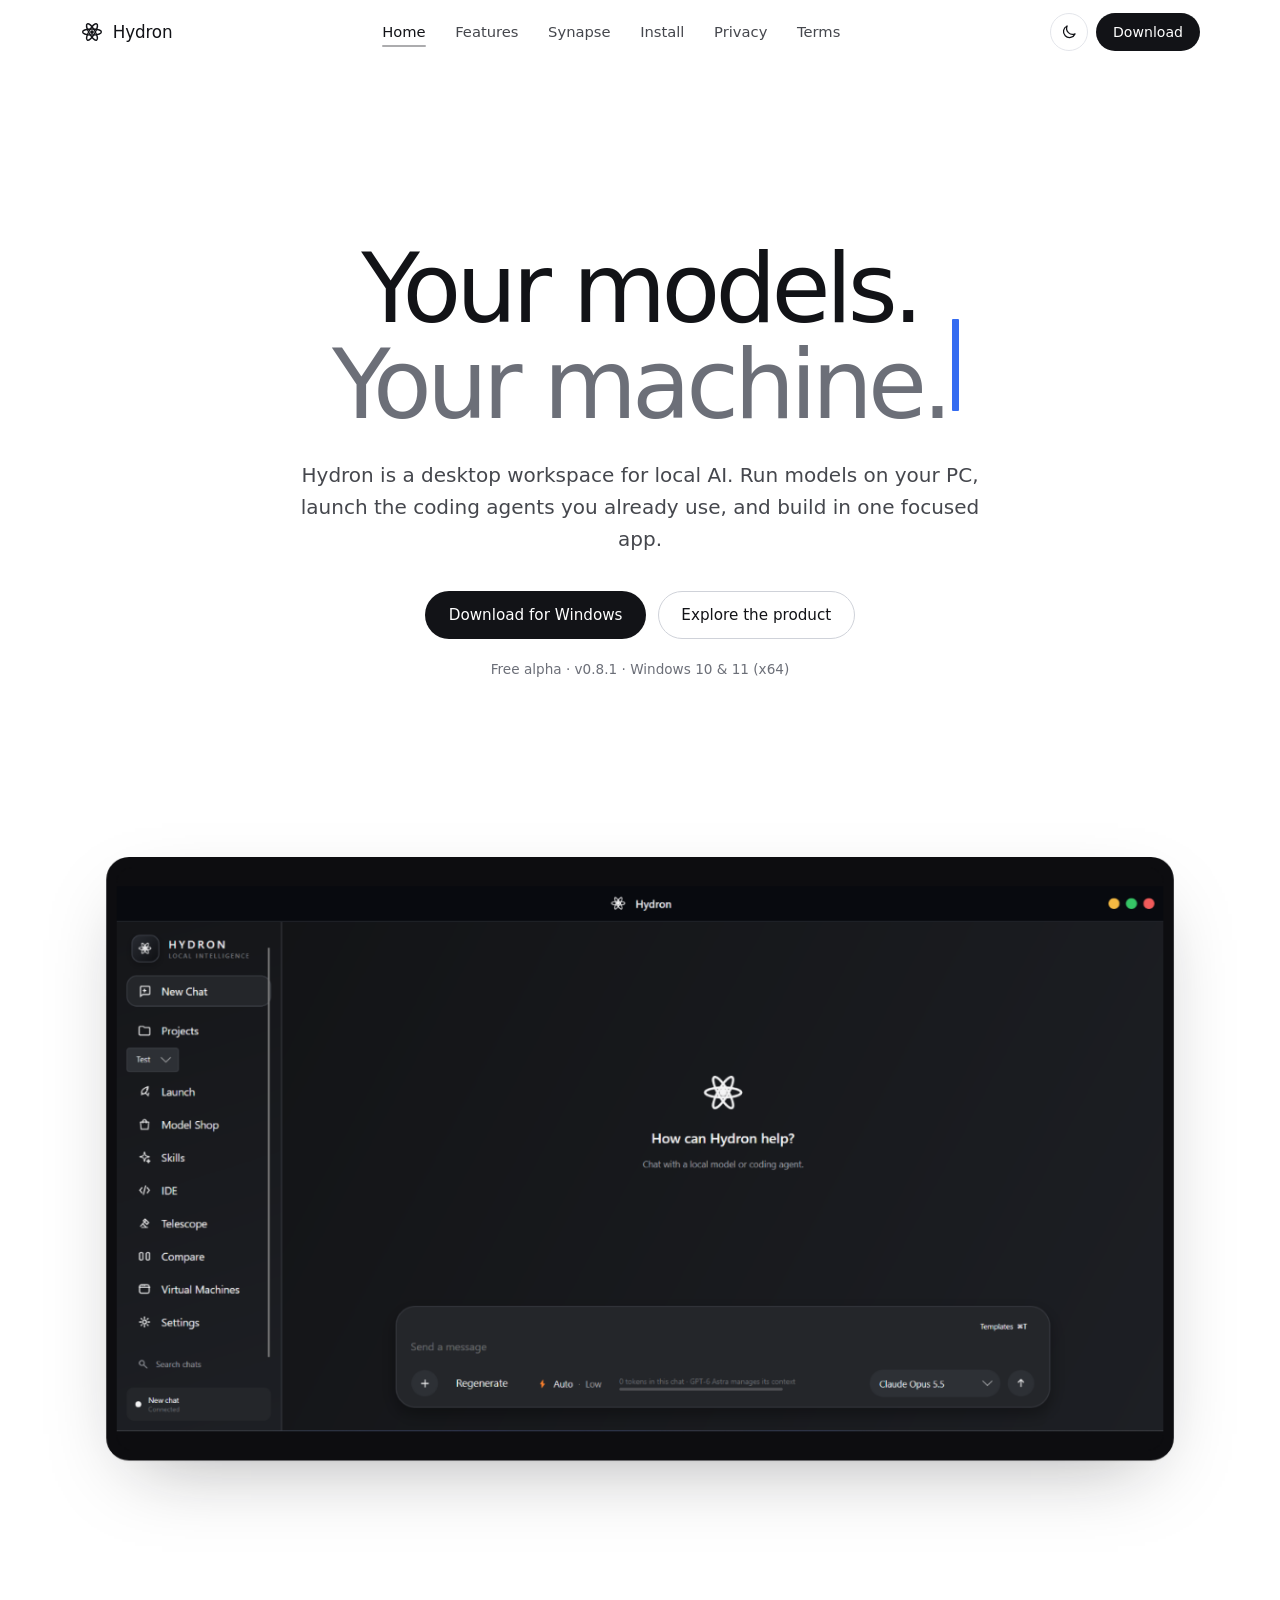
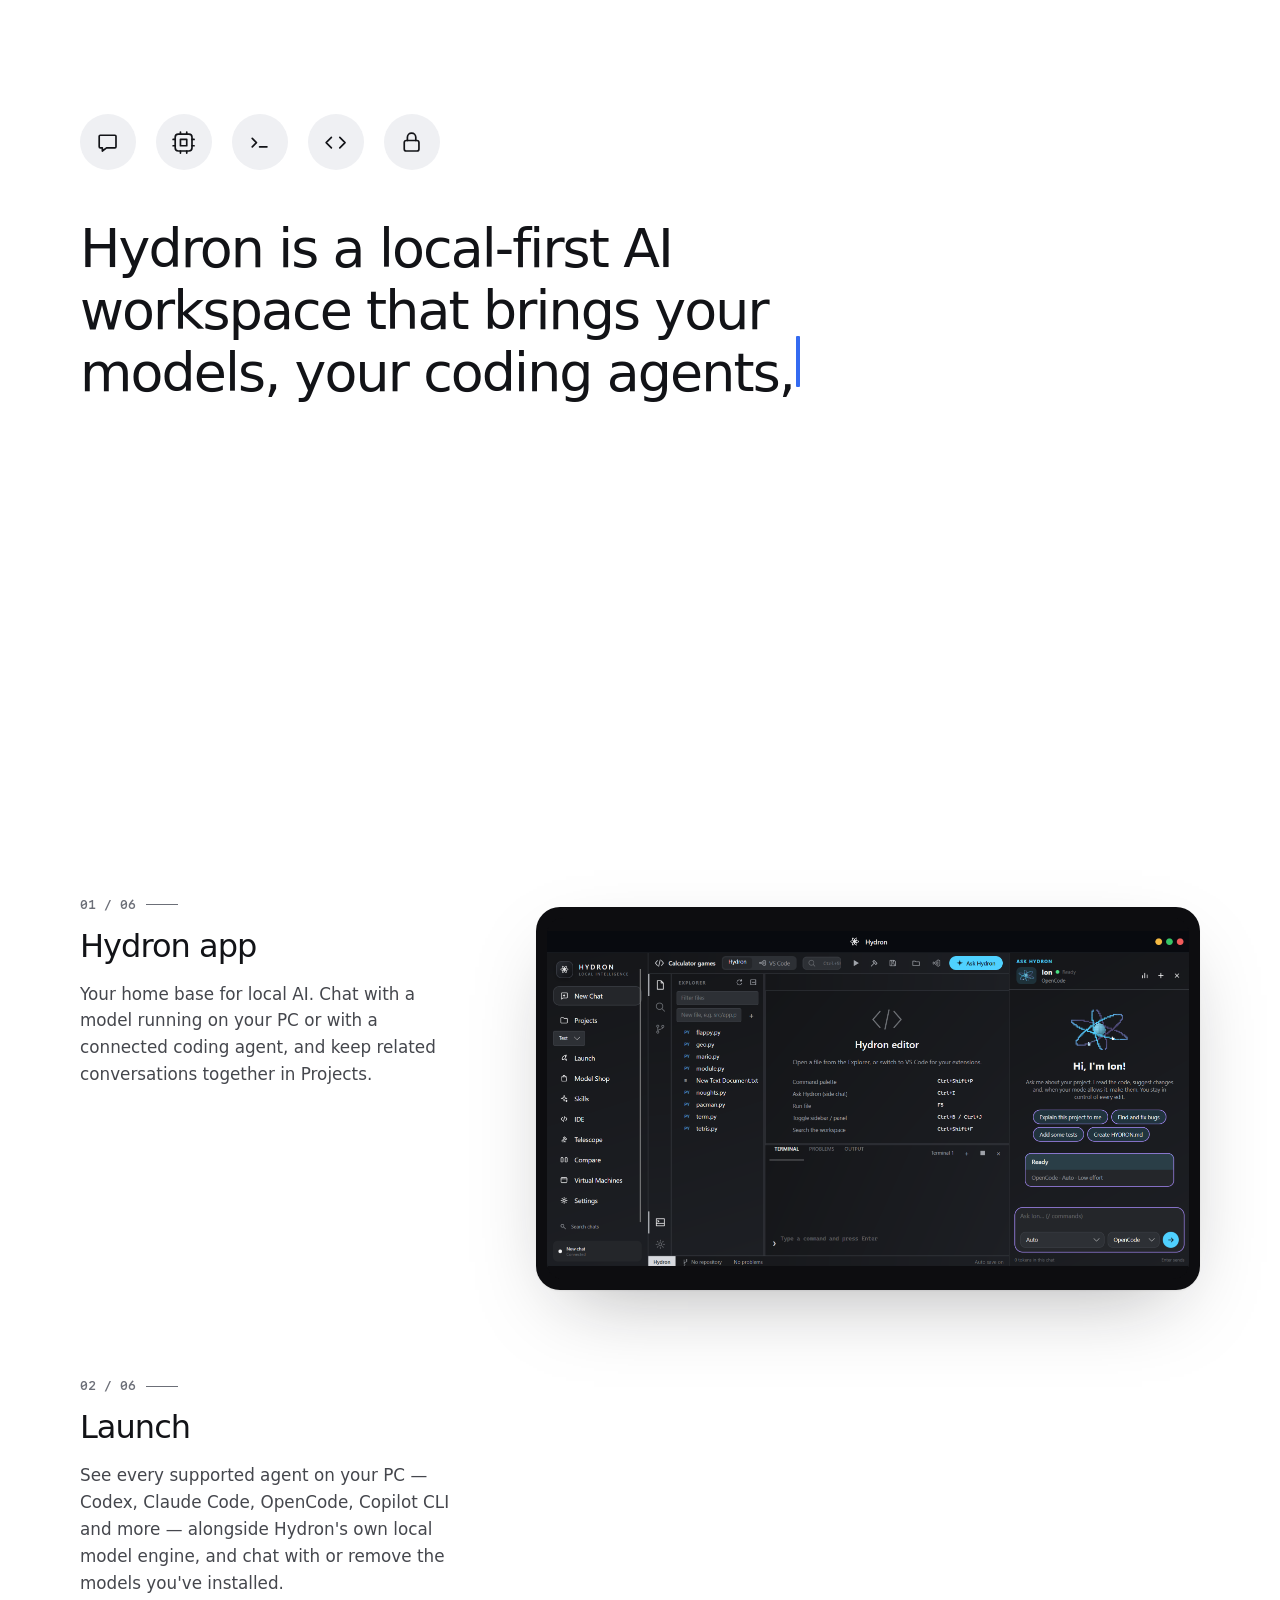
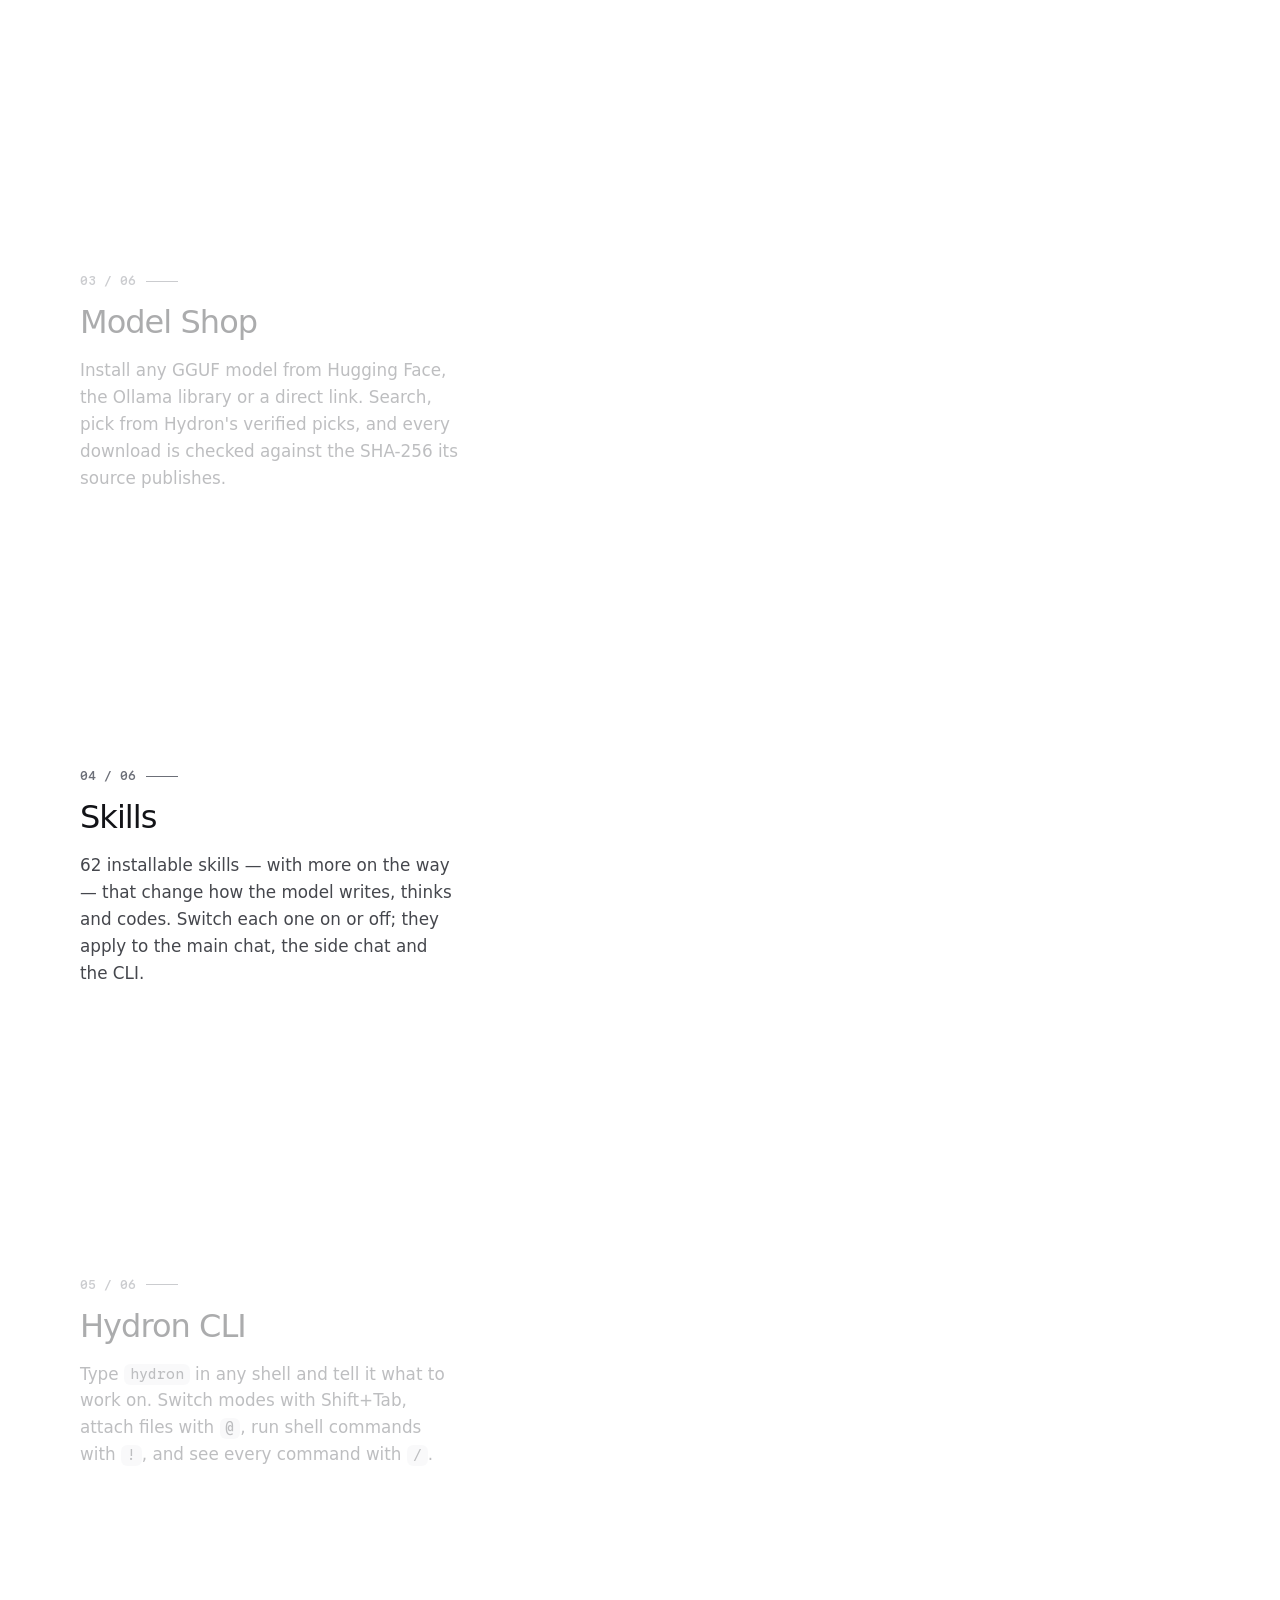
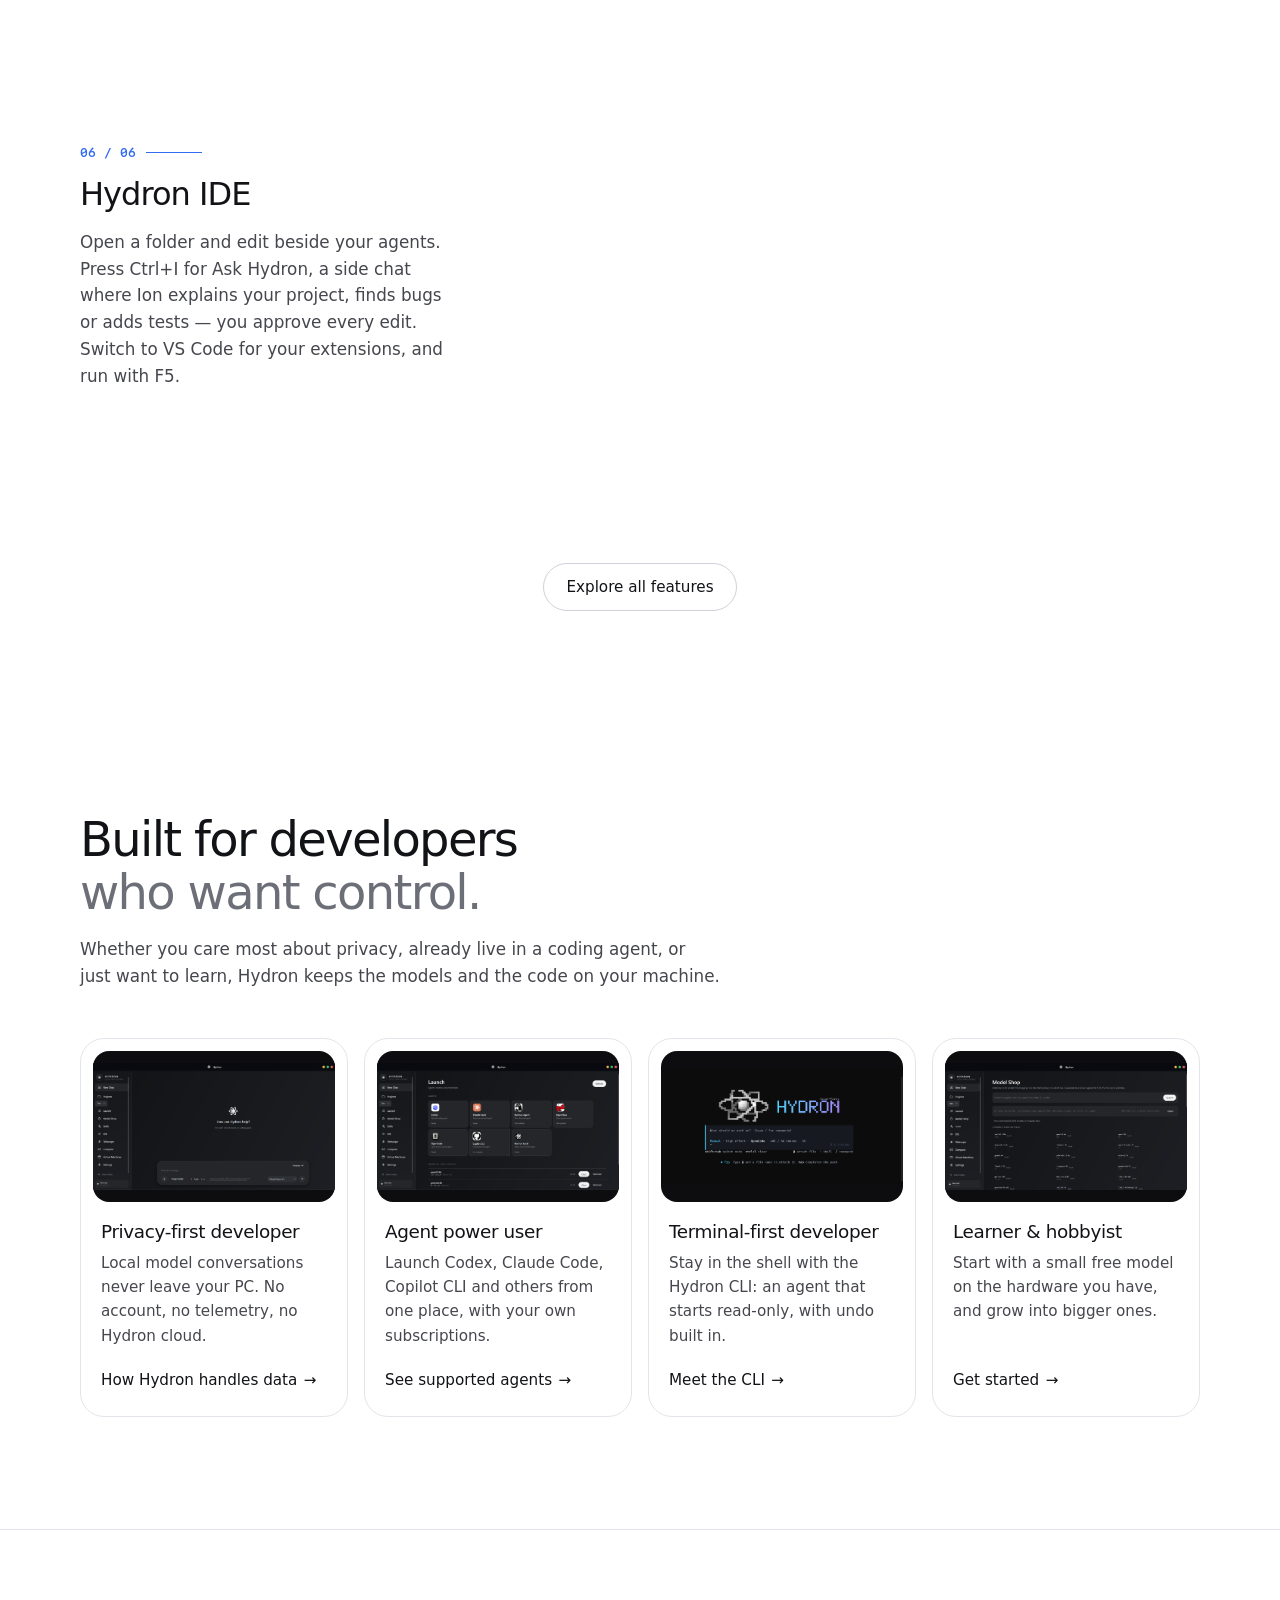
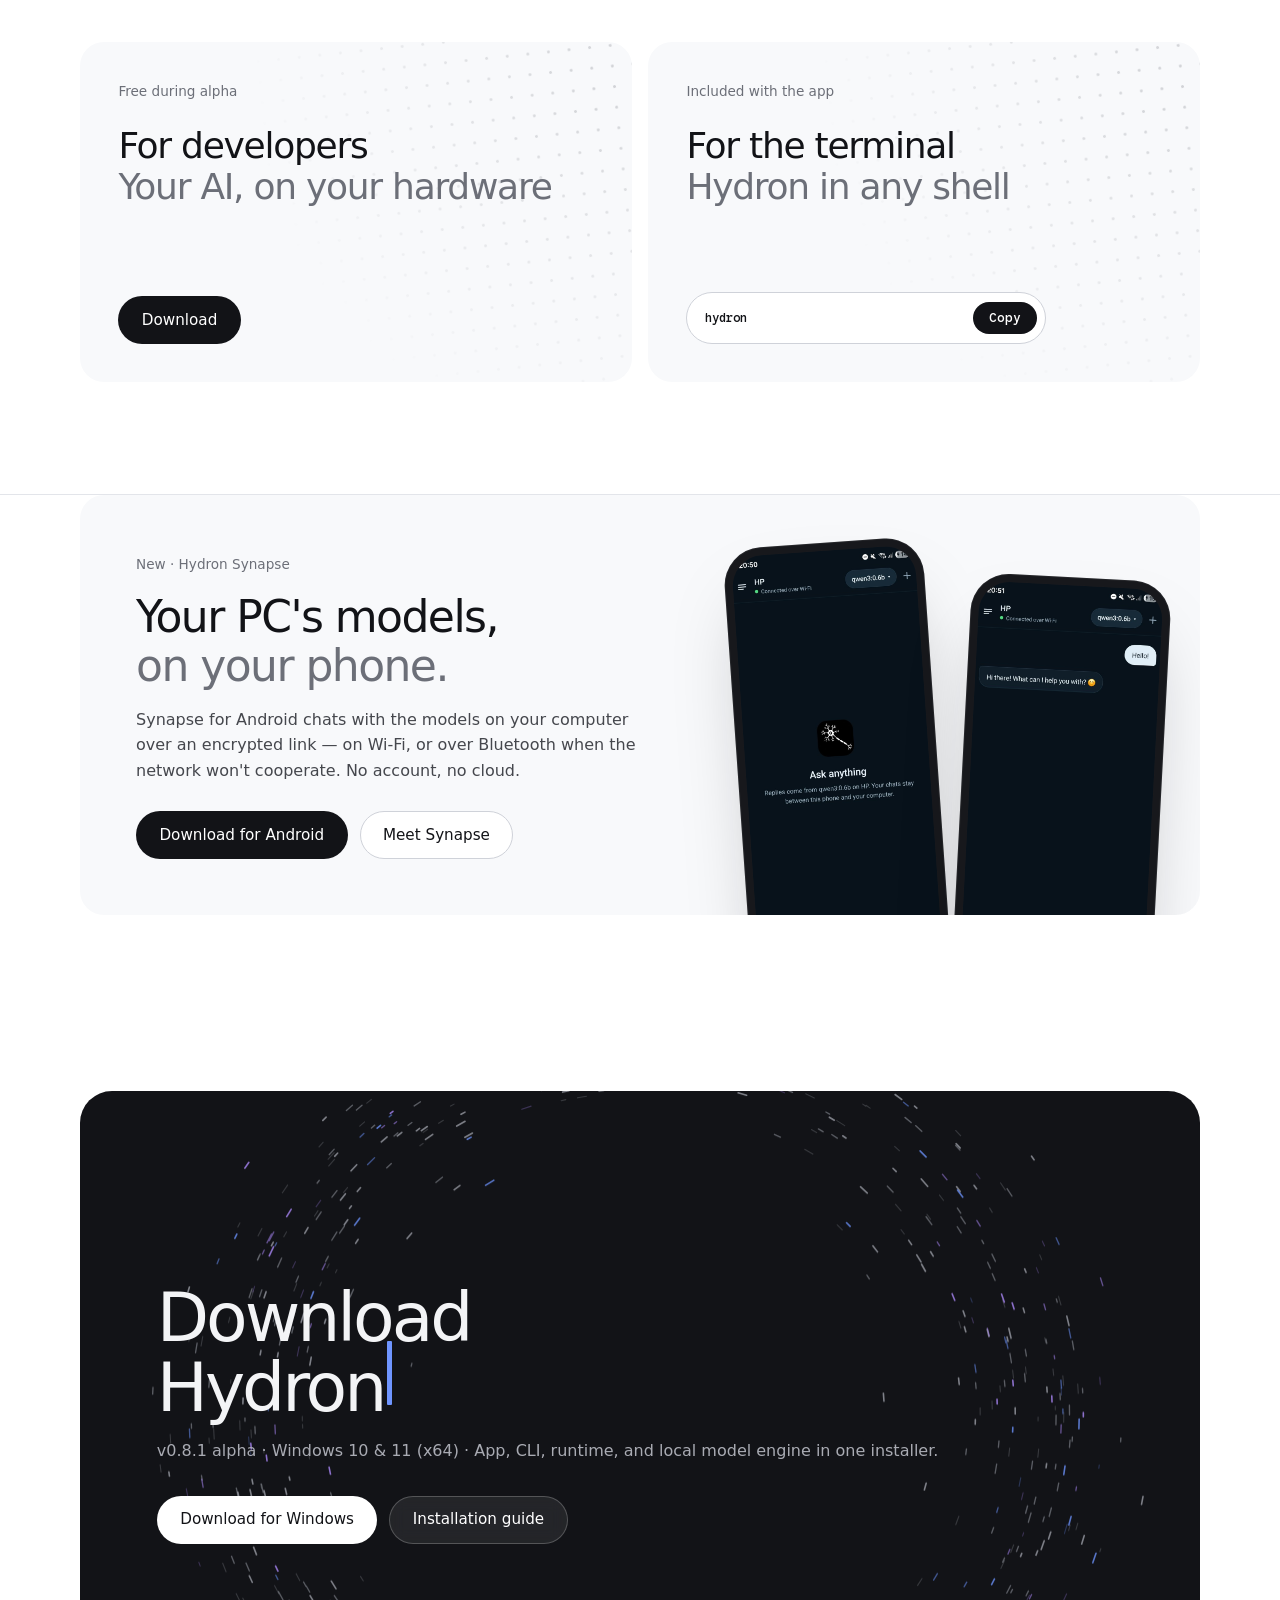
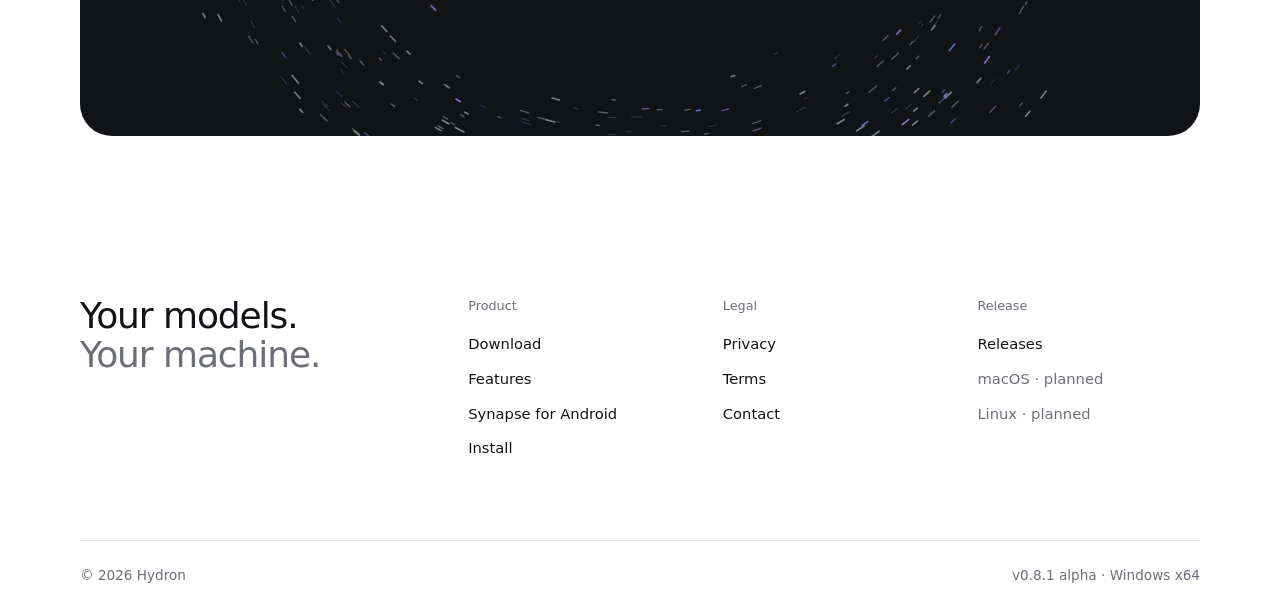
==== commit c5ed5a23: "Version screenshot URLs so updated images show immediately Screenshots kept the same file names, so " ====
--- a/index.html
+++ b/index.html
@@ -51,7 +51,7 @@
 
 <section class="showcase hero-shot">
   <div class="container">
-    <div class="frame"><img src="assets/hydron-chat.png" alt="Hydron chat with Projects, Launch, Model Shop, Skills, IDE, Telescope, Compare and Virtual Machines in the sidebar" width="1279" height="673"></div>
+    <div class="frame"><img src="assets/hydron-chat.png?v=a25be29d" alt="Hydron chat with Projects, Launch, Model Shop, Skills, IDE, Telescope, Compare and Virtual Machines in the sidebar" width="1279" height="673"></div>
   </div>
 </section>
 
@@ -71,42 +71,42 @@
         <span class="step-num">01 / 06</span>
         <h3>Hydron app</h3>
         <p>Your home base for local AI. Chat with a model running on your PC or with a connected coding agent, and keep related conversations together in Projects.</p>
-        <div class="frame"><img src="assets/hydron-chat.png" alt="" width="1279" height="673" loading="lazy"></div>
+        <div class="frame"><img src="assets/hydron-chat.png?v=a25be29d" alt="" width="1279" height="673" loading="lazy"></div>
       </article>
       <article class="explorer-item">
         <span class="step-num">02 / 06</span>
         <h3>Launch</h3>
         <p>See every supported agent on your PC — Codex, Claude Code, OpenCode, Copilot CLI and more — alongside Hydron's own local model engine, and chat with or remove the models you've installed.</p>
-        <div class="frame"><img src="assets/hydron-launch.png" alt="" width="1279" height="673" loading="lazy"></div>
+        <div class="frame"><img src="assets/hydron-launch.png?v=1dde3c11" alt="" width="1279" height="673" loading="lazy"></div>
       </article>
       <article class="explorer-item">
         <span class="step-num">03 / 06</span>
         <h3>Model Shop</h3>
         <p>Install any GGUF model from Hugging Face, the Ollama library or a direct link. Search, pick from Hydron's verified picks, and every download is checked against the SHA-256 its source publishes.</p>
-        <div class="frame"><img src="assets/hydron-models.png" alt="" width="1279" height="670" loading="lazy"></div>
+        <div class="frame"><img src="assets/hydron-models.png?v=afc7d46d" alt="" width="1279" height="670" loading="lazy"></div>
       </article>
       <article class="explorer-item">
         <span class="step-num">04 / 06</span>
         <h3>Skills</h3>
         <p>62 installable skills — with more on the way — that change how the model writes, thinks and codes. Switch each one on or off; they apply to the main chat, the side chat and the CLI.</p>
-        <div class="frame"><img src="assets/hydron-skills.png" alt="" width="1279" height="670" loading="lazy"></div>
+        <div class="frame"><img src="assets/hydron-skills.png?v=3160bb89" alt="" width="1279" height="670" loading="lazy"></div>
       </article>
       <article class="explorer-item">
         <span class="step-num">05 / 06</span>
         <h3>Hydron CLI</h3>
         <p>Type <code>hydron</code> in any shell and tell it what to work on. Switch modes with Shift+Tab, attach files with <code>@</code>, run shell commands with <code>!</code>, and see every command with <code>/</code>.</p>
-        <div class="frame natural"><img src="assets/hydron-cli.png" alt="" width="1279" height="609" loading="lazy"></div>
+        <div class="frame natural"><img src="assets/hydron-cli.png?v=5e876760" alt="" width="1279" height="609" loading="lazy"></div>
       </article>
       <article class="explorer-item">
         <span class="step-num">06 / 06</span>
         <h3>Hydron IDE</h3>
         <p>Open a folder and edit beside your agents. Press Ctrl+I for Ask Hydron, a side chat where Ion explains your project, finds bugs or adds tests — you approve every edit. Switch to VS Code for your extensions, and run with F5.</p>
-        <div class="frame"><img src="assets/hydron-ide.png" alt="" width="1279" height="669" loading="lazy"></div>
+        <div class="frame"><img src="assets/hydron-ide.png?v=617fe2a2" alt="" width="1279" height="669" loading="lazy"></div>
       </article>
     </div>
     <div class="explorer-stage" aria-hidden="true">
       <div class="frame">
-        <img src="assets/hydron-chat.png" alt="" width="1279" height="673"><img src="assets/hydron-launch.png" alt="" width="1279" height="673" loading="lazy"><img src="assets/hydron-models.png" alt="" width="1279" height="670" loading="lazy"><img src="assets/hydron-skills.png" alt="" width="1279" height="670" loading="lazy"><img src="assets/hydron-cli.png" alt="" width="1279" height="609" loading="lazy"><img src="assets/hydron-ide.png" alt="" width="1279" height="669" loading="lazy">
+        <img src="assets/hydron-chat.png?v=a25be29d" alt="" width="1279" height="673"><img src="assets/hydron-launch.png?v=1dde3c11" alt="" width="1279" height="673" loading="lazy"><img src="assets/hydron-models.png?v=afc7d46d" alt="" width="1279" height="670" loading="lazy"><img src="assets/hydron-skills.png?v=3160bb89" alt="" width="1279" height="670" loading="lazy"><img src="assets/hydron-cli.png?v=5e876760" alt="" width="1279" height="609" loading="lazy"><img src="assets/hydron-ide.png?v=617fe2a2" alt="" width="1279" height="669" loading="lazy">
       </div>
     </div>
   </div>
@@ -120,10 +120,10 @@
       <p>Whether you care most about privacy, already live in a coding agent, or just want to learn, Hydron keeps the models and the code on your machine.</p>
     </div>
     <div class="cases grid">
-      <a class="case fade" href="privacy.html"><div class="case-media"><img src="assets/hydron-chat.png" alt="" loading="lazy"></div><h3>Privacy-first developer</h3><p>Local model conversations never leave your PC. No account, no telemetry, no Hydron cloud.</p><span class="arrow-link">How Hydron handles data</span></a>
-      <a class="case fade" href="features.html#features"><div class="case-media"><img src="assets/hydron-launch.png" alt="" loading="lazy"></div><h3>Agent power user</h3><p>Launch Codex, Claude Code, Copilot CLI and others from one place, with your own subscriptions.</p><span class="arrow-link">See supported agents</span></a>
-      <a class="case fade" href="features.html"><div class="case-media"><img src="assets/hydron-cli.png" alt="" loading="lazy"></div><h3>Terminal-first developer</h3><p>Stay in the shell with the Hydron CLI: an agent that starts read-only, with undo built in.</p><span class="arrow-link">Meet the CLI</span></a>
-      <a class="case fade" href="install.html"><div class="case-media"><img src="assets/hydron-models.png" alt="" loading="lazy"></div><h3>Learner &amp; hobbyist</h3><p>Start with a small free model on the hardware you have, and grow into bigger ones.</p><span class="arrow-link">Get started</span></a>
+      <a class="case fade" href="privacy.html"><div class="case-media"><img src="assets/hydron-chat.png?v=a25be29d" alt="" loading="lazy"></div><h3>Privacy-first developer</h3><p>Local model conversations never leave your PC. No account, no telemetry, no Hydron cloud.</p><span class="arrow-link">How Hydron handles data</span></a>
+      <a class="case fade" href="features.html#features"><div class="case-media"><img src="assets/hydron-launch.png?v=1dde3c11" alt="" loading="lazy"></div><h3>Agent power user</h3><p>Launch Codex, Claude Code, Copilot CLI and others from one place, with your own subscriptions.</p><span class="arrow-link">See supported agents</span></a>
+      <a class="case fade" href="features.html"><div class="case-media"><img src="assets/hydron-cli.png?v=5e876760" alt="" loading="lazy"></div><h3>Terminal-first developer</h3><p>Stay in the shell with the Hydron CLI: an agent that starts read-only, with undo built in.</p><span class="arrow-link">Meet the CLI</span></a>
+      <a class="case fade" href="install.html"><div class="case-media"><img src="assets/hydron-models.png?v=afc7d46d" alt="" loading="lazy"></div><h3>Learner &amp; hobbyist</h3><p>Start with a small free model on the hardware you have, and grow into bigger ones.</p><span class="arrow-link">Get started</span></a>
     </div>
   </div>
 </section>
@@ -150,8 +150,8 @@
         <div class="actions"><a class="btn btn-primary" href="downloads/Hydron-Synapse-0.3.1.apk" download>Download for Android</a><a class="btn btn-secondary" href="synapse.html">Meet Synapse</a></div>
       </div>
       <div class="phones">
-        <div class="phone"><img src="assets/synapse-empty.jpg" alt="Synapse on Android, connected to a PC over Wi-Fi with the qwen3:0.6b model selected" width="720" height="1560"></div>
-        <div class="phone"><img src="assets/synapse-chat.jpg" alt="A Synapse conversation: the phone says Hello and the model replies" width="720" height="1560" loading="lazy"></div>
+        <div class="phone"><img src="assets/synapse-empty.jpg?v=2f47a1bf" alt="Synapse on Android, connected to a PC over Wi-Fi with the qwen3:0.6b model selected" width="720" height="1560"></div>
+        <div class="phone"><img src="assets/synapse-chat.jpg?v=58d5eaa6" alt="A Synapse conversation: the phone says Hello and the model replies" width="720" height="1560" loading="lazy"></div>
       </div>
     </div>
   </div>
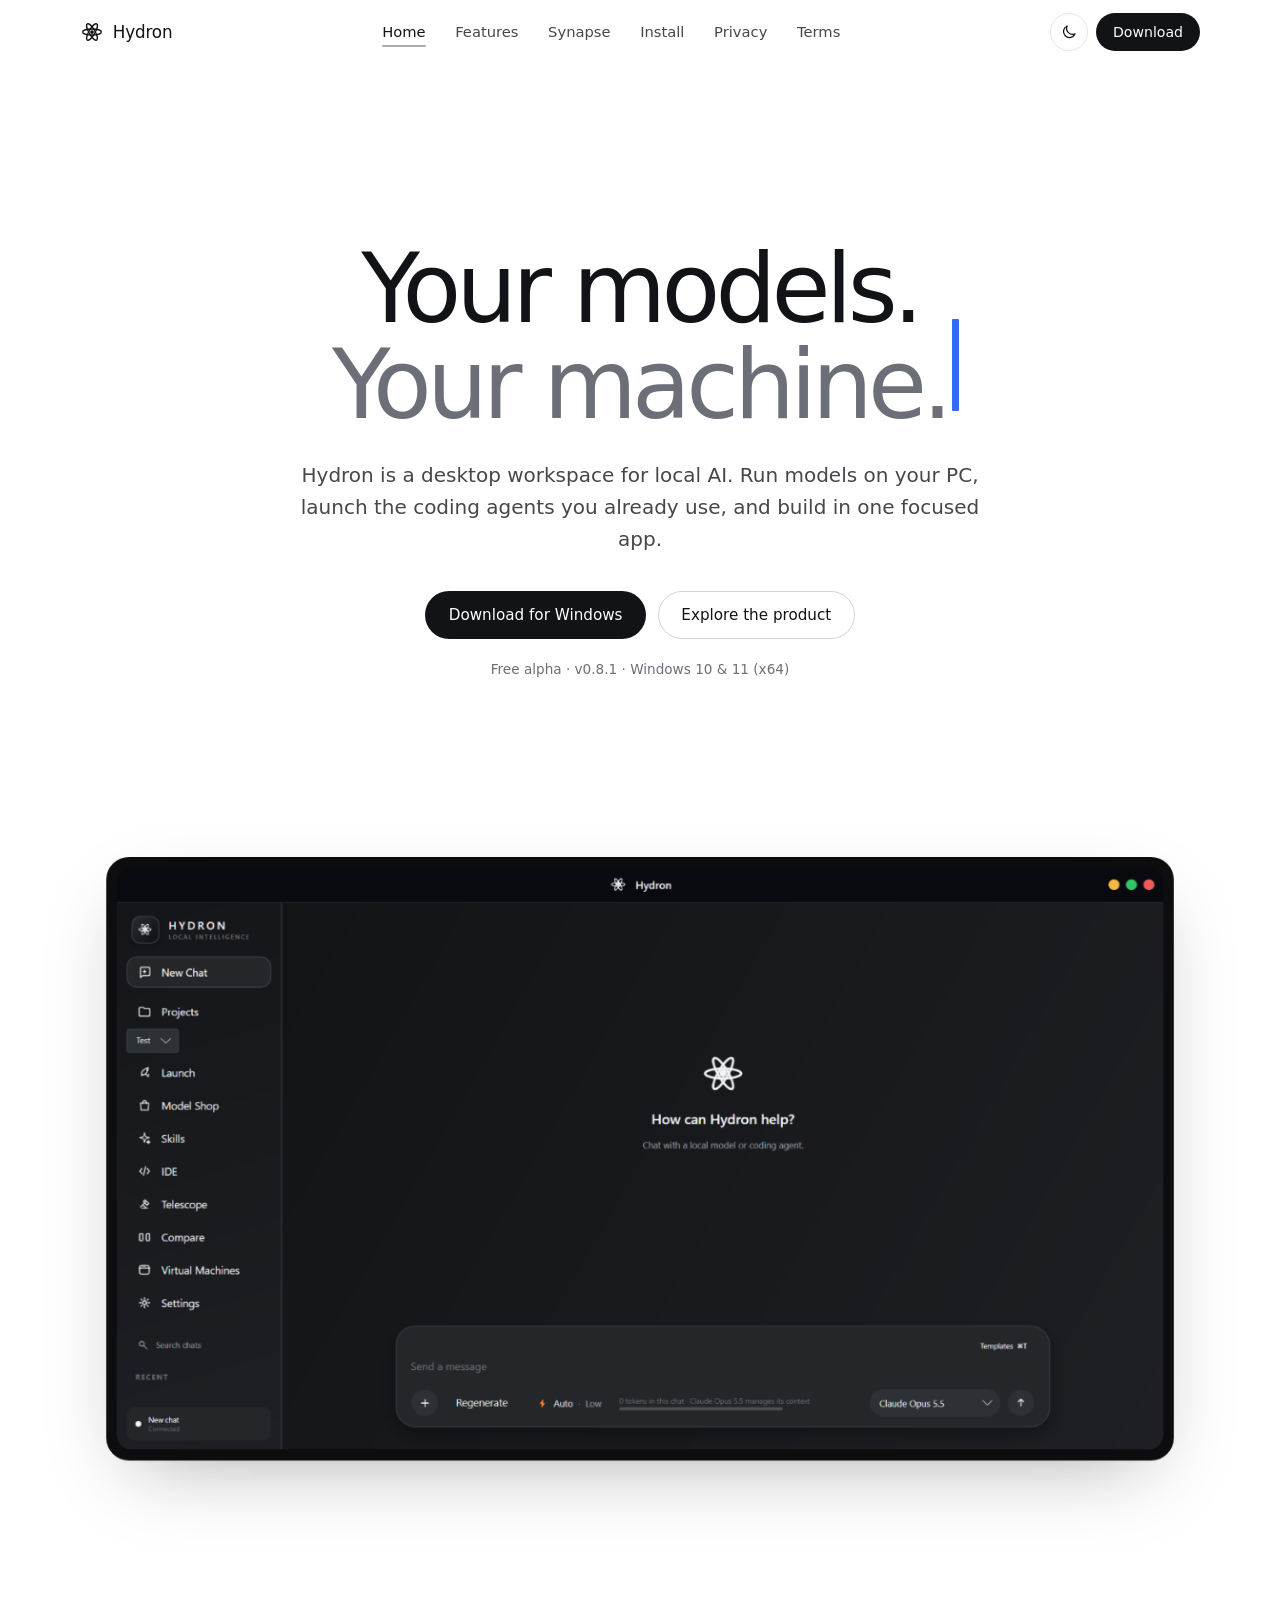
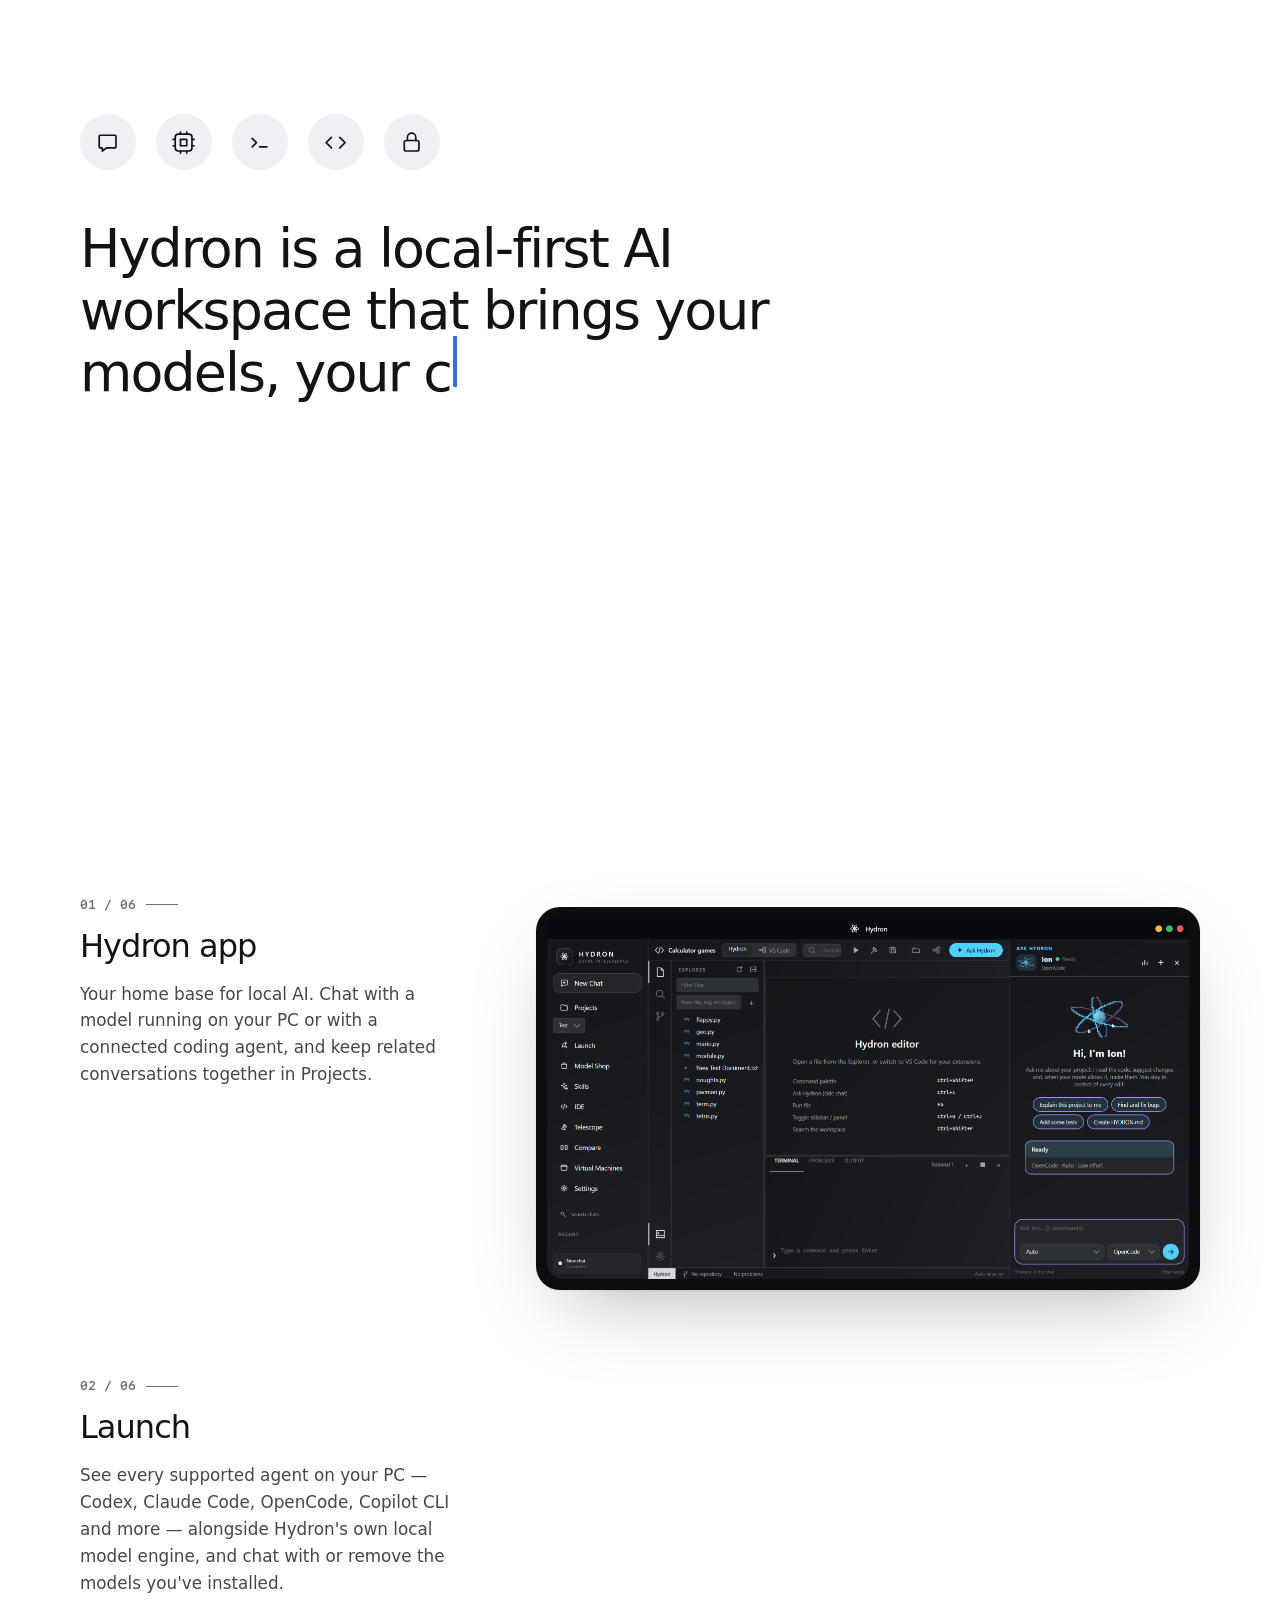
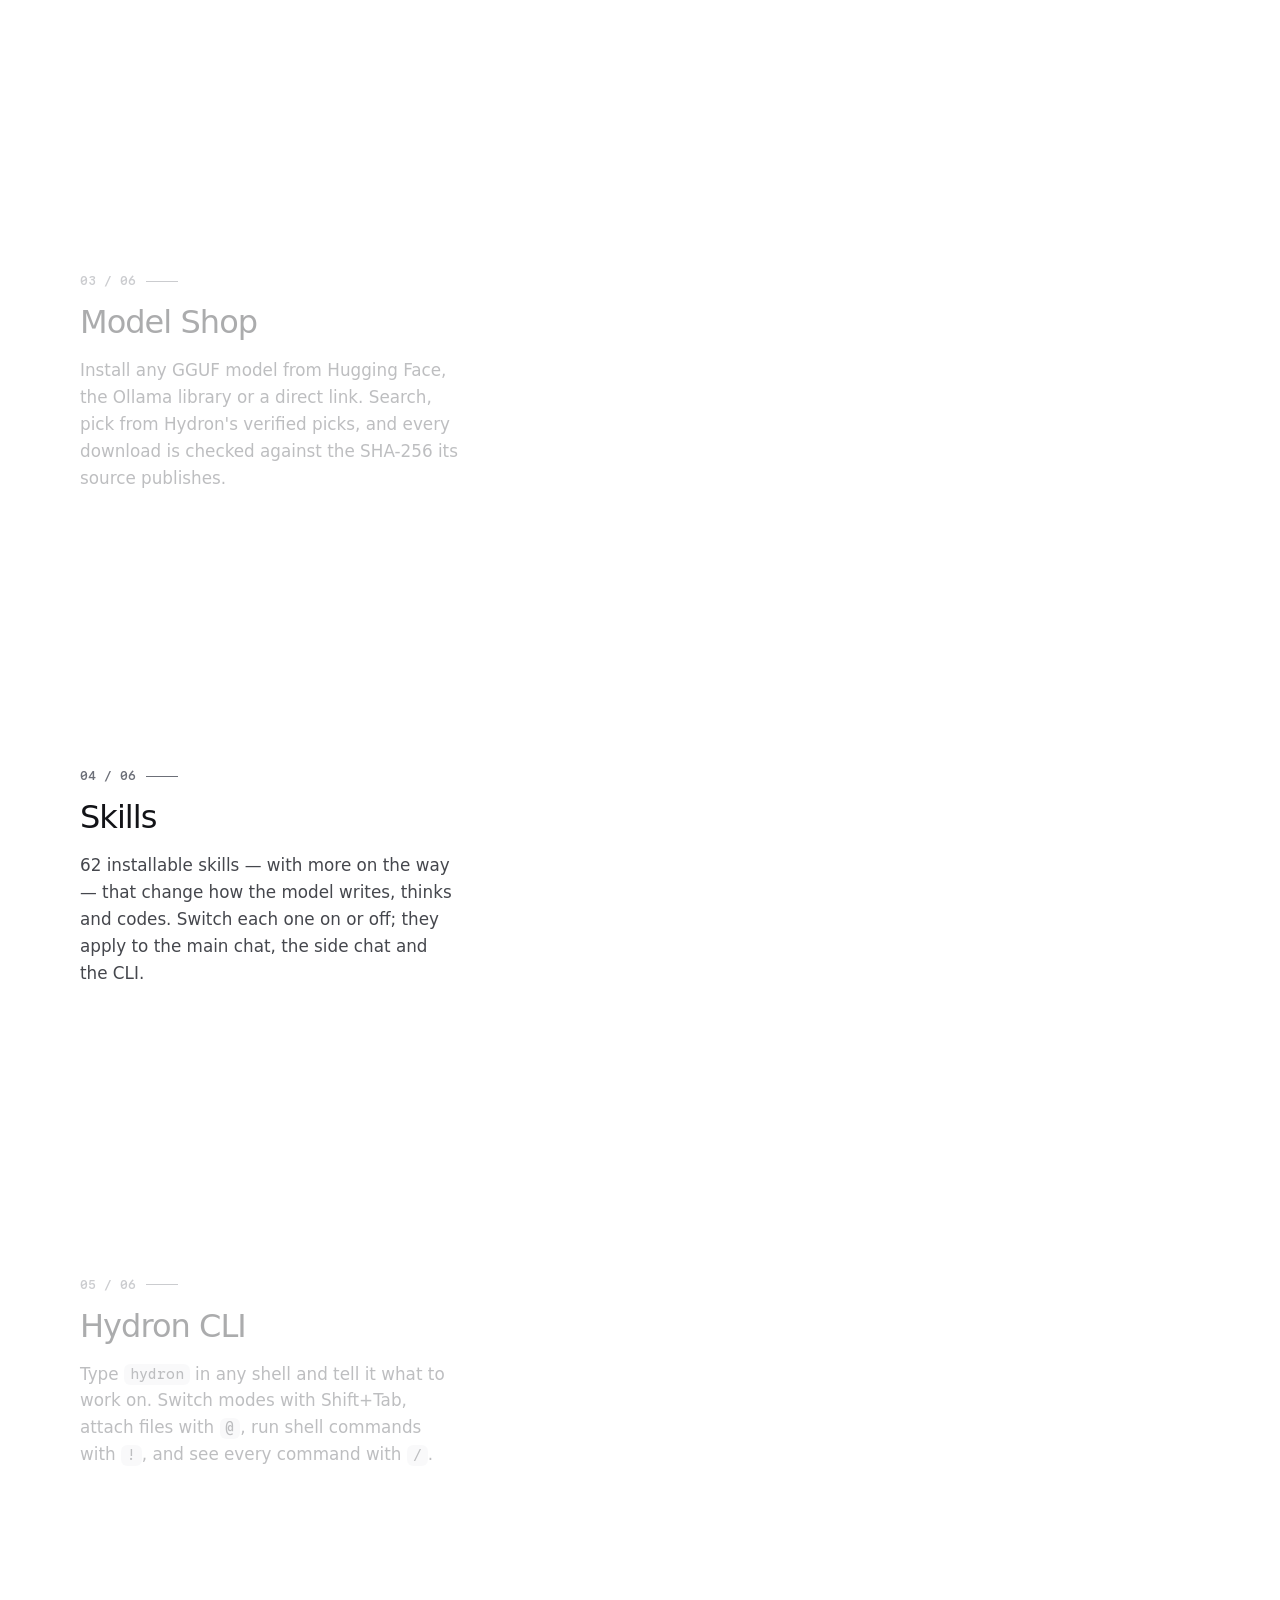
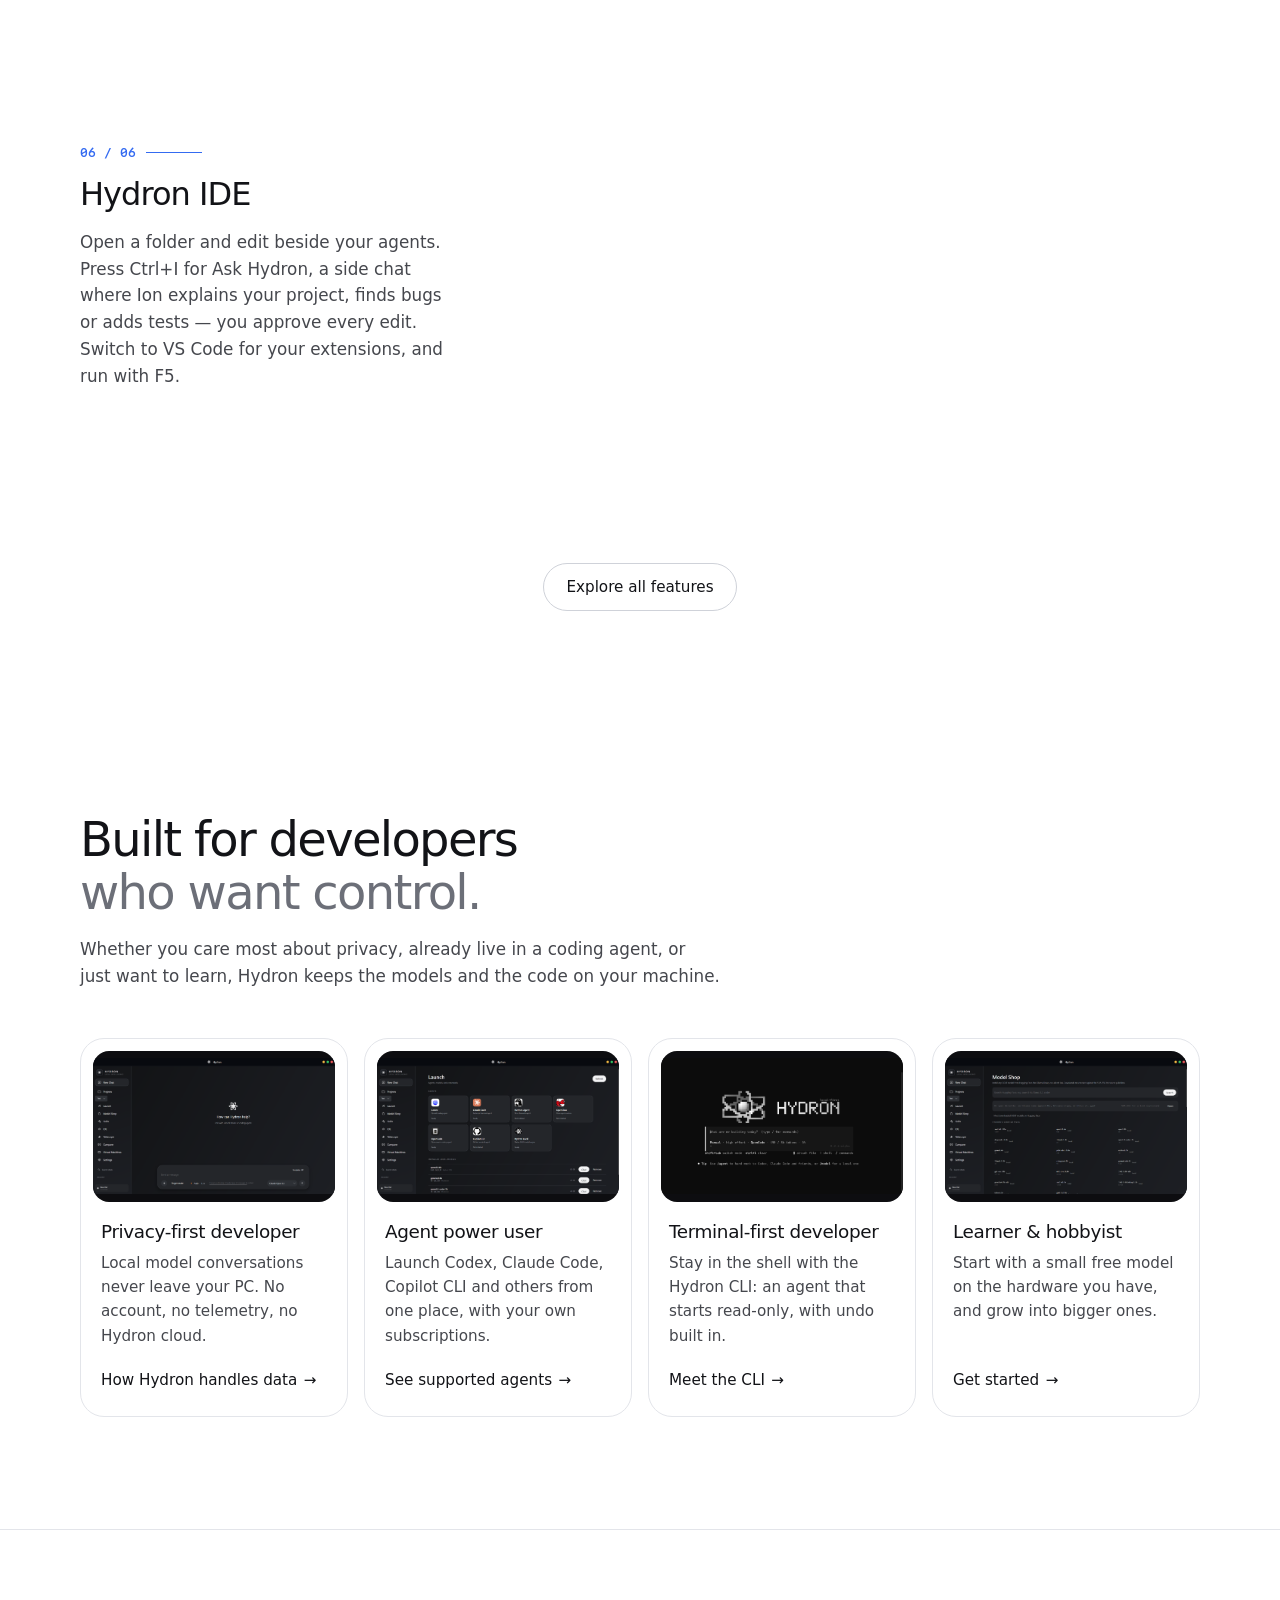
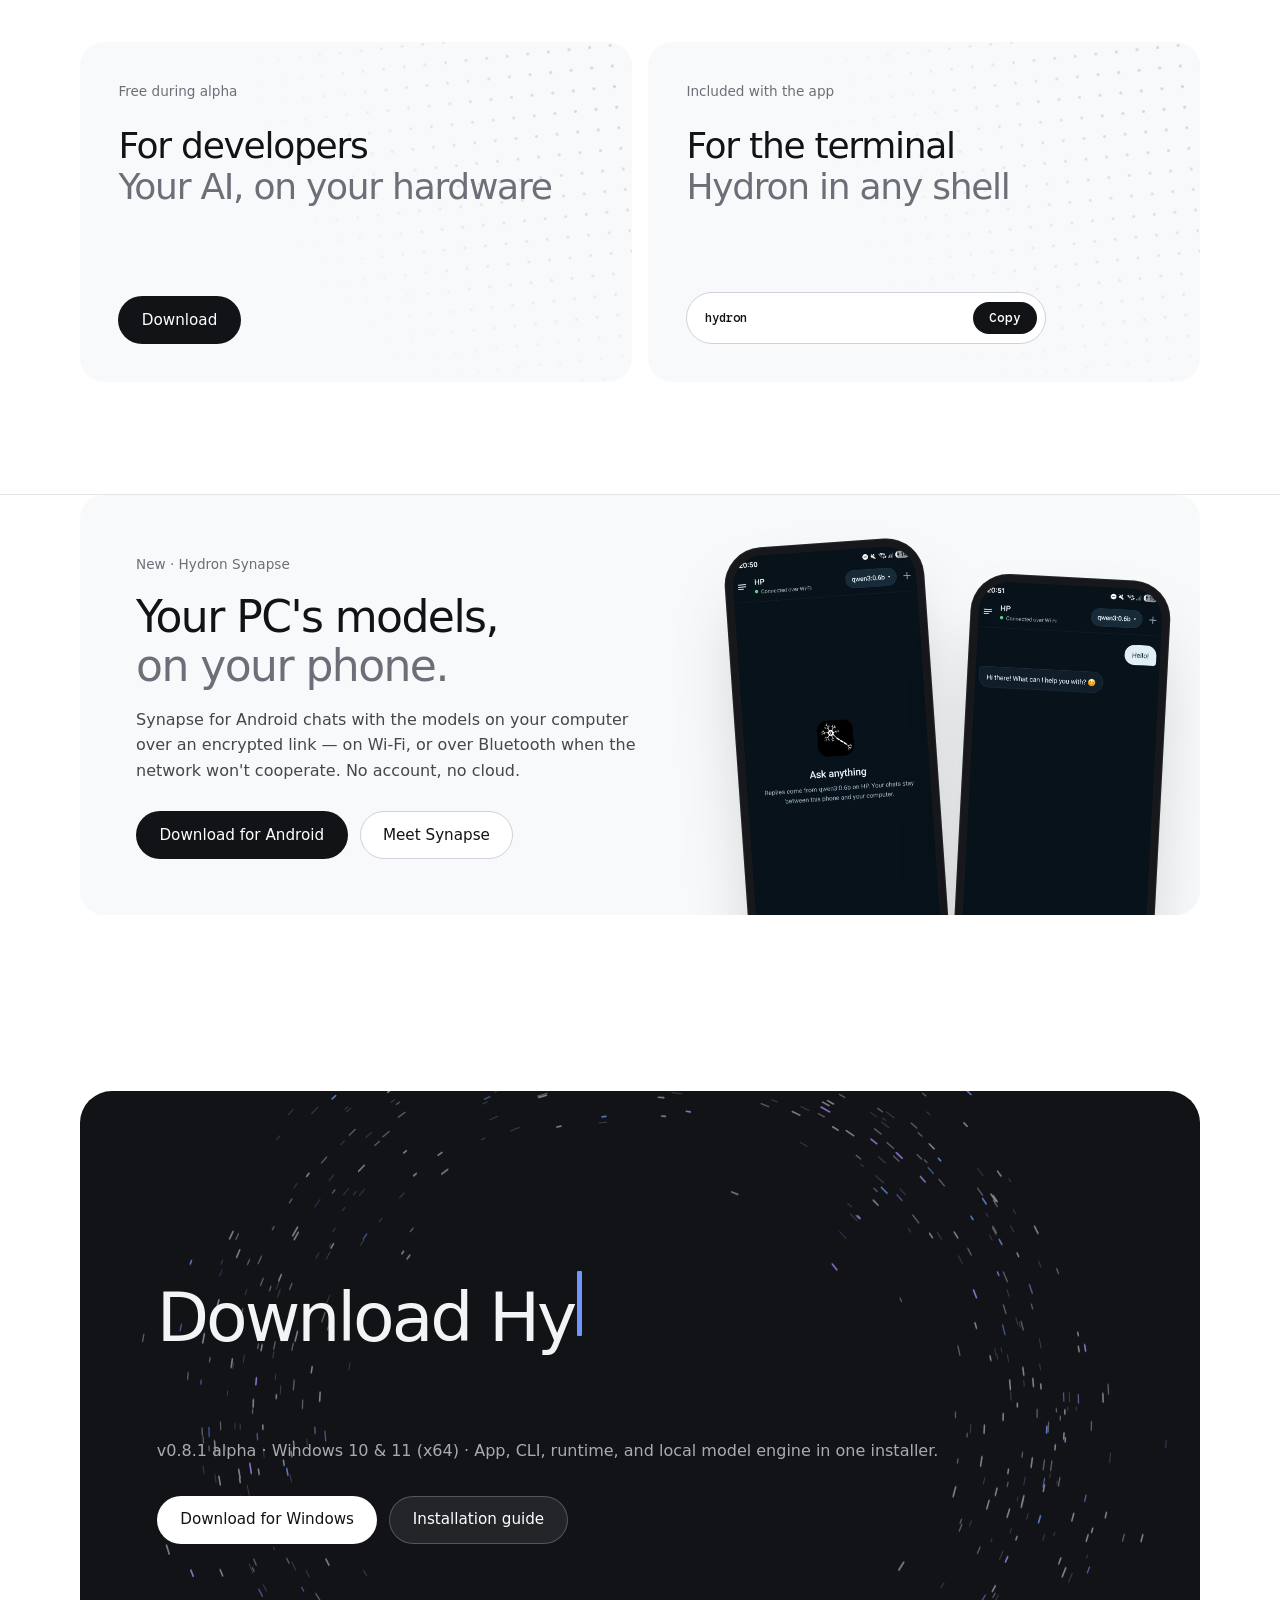
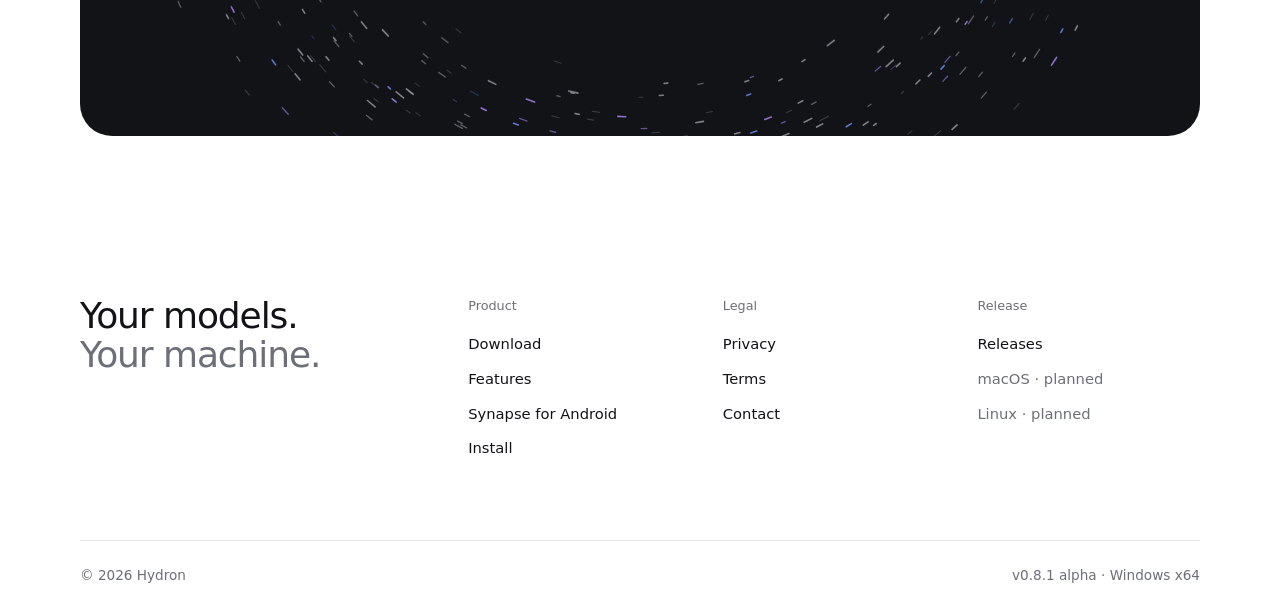
==== commit 0a618626: "Use full-screen grey-theme screenshots for the app and CLI - Replace the chat, Launch, Model Shop, S" ====
--- a/index.html
+++ b/index.html
@@ -51,7 +51,7 @@
 
 <section class="showcase hero-shot">
   <div class="container">
-    <div class="frame"><img src="assets/hydron-chat.png?v=a25be29d" alt="Hydron chat with Projects, Launch, Model Shop, Skills, IDE, Telescope, Compare and Virtual Machines in the sidebar" width="1279" height="673"></div>
+    <div class="frame"><img src="assets/hydron-chat.png?v=d249b812" alt="Hydron chat with Projects, Launch, Model Shop, Skills, IDE, Telescope, Compare and Virtual Machines in the sidebar" width="1279" height="719"></div>
   </div>
 </section>
 
@@ -71,42 +71,42 @@
         <span class="step-num">01 / 06</span>
         <h3>Hydron app</h3>
         <p>Your home base for local AI. Chat with a model running on your PC or with a connected coding agent, and keep related conversations together in Projects.</p>
-        <div class="frame"><img src="assets/hydron-chat.png?v=a25be29d" alt="" width="1279" height="673" loading="lazy"></div>
+        <div class="frame"><img src="assets/hydron-chat.png?v=d249b812" alt="" width="1279" height="719" loading="lazy"></div>
       </article>
       <article class="explorer-item">
         <span class="step-num">02 / 06</span>
         <h3>Launch</h3>
         <p>See every supported agent on your PC — Codex, Claude Code, OpenCode, Copilot CLI and more — alongside Hydron's own local model engine, and chat with or remove the models you've installed.</p>
-        <div class="frame"><img src="assets/hydron-launch.png?v=1dde3c11" alt="" width="1279" height="673" loading="lazy"></div>
+        <div class="frame"><img src="assets/hydron-launch.png?v=7ea89d19" alt="" width="1279" height="719" loading="lazy"></div>
       </article>
       <article class="explorer-item">
         <span class="step-num">03 / 06</span>
         <h3>Model Shop</h3>
         <p>Install any GGUF model from Hugging Face, the Ollama library or a direct link. Search, pick from Hydron's verified picks, and every download is checked against the SHA-256 its source publishes.</p>
-        <div class="frame"><img src="assets/hydron-models.png?v=afc7d46d" alt="" width="1279" height="670" loading="lazy"></div>
+        <div class="frame"><img src="assets/hydron-models.png?v=3a570a95" alt="" width="1279" height="719" loading="lazy"></div>
       </article>
       <article class="explorer-item">
         <span class="step-num">04 / 06</span>
         <h3>Skills</h3>
         <p>62 installable skills — with more on the way — that change how the model writes, thinks and codes. Switch each one on or off; they apply to the main chat, the side chat and the CLI.</p>
-        <div class="frame"><img src="assets/hydron-skills.png?v=3160bb89" alt="" width="1279" height="670" loading="lazy"></div>
+        <div class="frame"><img src="assets/hydron-skills.png?v=f6dad4f7" alt="" width="1279" height="719" loading="lazy"></div>
       </article>
       <article class="explorer-item">
         <span class="step-num">05 / 06</span>
         <h3>Hydron CLI</h3>
         <p>Type <code>hydron</code> in any shell and tell it what to work on. Switch modes with Shift+Tab, attach files with <code>@</code>, run shell commands with <code>!</code>, and see every command with <code>/</code>.</p>
-        <div class="frame natural"><img src="assets/hydron-cli.png?v=5e876760" alt="" width="1279" height="609" loading="lazy"></div>
+        <div class="frame natural"><img src="assets/hydron-cli.png?v=bfb326c3" alt="" width="1279" height="719" loading="lazy"></div>
       </article>
       <article class="explorer-item">
         <span class="step-num">06 / 06</span>
         <h3>Hydron IDE</h3>
         <p>Open a folder and edit beside your agents. Press Ctrl+I for Ask Hydron, a side chat where Ion explains your project, finds bugs or adds tests — you approve every edit. Switch to VS Code for your extensions, and run with F5.</p>
-        <div class="frame"><img src="assets/hydron-ide.png?v=617fe2a2" alt="" width="1279" height="669" loading="lazy"></div>
+        <div class="frame"><img src="assets/hydron-ide.png?v=c09e0cdf" alt="" width="1279" height="719" loading="lazy"></div>
       </article>
     </div>
     <div class="explorer-stage" aria-hidden="true">
       <div class="frame">
-        <img src="assets/hydron-chat.png?v=a25be29d" alt="" width="1279" height="673"><img src="assets/hydron-launch.png?v=1dde3c11" alt="" width="1279" height="673" loading="lazy"><img src="assets/hydron-models.png?v=afc7d46d" alt="" width="1279" height="670" loading="lazy"><img src="assets/hydron-skills.png?v=3160bb89" alt="" width="1279" height="670" loading="lazy"><img src="assets/hydron-cli.png?v=5e876760" alt="" width="1279" height="609" loading="lazy"><img src="assets/hydron-ide.png?v=617fe2a2" alt="" width="1279" height="669" loading="lazy">
+        <img src="assets/hydron-chat.png?v=d249b812" alt="" width="1279" height="719"><img src="assets/hydron-launch.png?v=7ea89d19" alt="" width="1279" height="719" loading="lazy"><img src="assets/hydron-models.png?v=3a570a95" alt="" width="1279" height="719" loading="lazy"><img src="assets/hydron-skills.png?v=f6dad4f7" alt="" width="1279" height="719" loading="lazy"><img src="assets/hydron-cli.png?v=bfb326c3" alt="" width="1279" height="719" loading="lazy"><img src="assets/hydron-ide.png?v=c09e0cdf" alt="" width="1279" height="719" loading="lazy">
       </div>
     </div>
   </div>
@@ -120,10 +120,10 @@
       <p>Whether you care most about privacy, already live in a coding agent, or just want to learn, Hydron keeps the models and the code on your machine.</p>
     </div>
     <div class="cases grid">
-      <a class="case fade" href="privacy.html"><div class="case-media"><img src="assets/hydron-chat.png?v=a25be29d" alt="" loading="lazy"></div><h3>Privacy-first developer</h3><p>Local model conversations never leave your PC. No account, no telemetry, no Hydron cloud.</p><span class="arrow-link">How Hydron handles data</span></a>
-      <a class="case fade" href="features.html#features"><div class="case-media"><img src="assets/hydron-launch.png?v=1dde3c11" alt="" loading="lazy"></div><h3>Agent power user</h3><p>Launch Codex, Claude Code, Copilot CLI and others from one place, with your own subscriptions.</p><span class="arrow-link">See supported agents</span></a>
-      <a class="case fade" href="features.html"><div class="case-media"><img src="assets/hydron-cli.png?v=5e876760" alt="" loading="lazy"></div><h3>Terminal-first developer</h3><p>Stay in the shell with the Hydron CLI: an agent that starts read-only, with undo built in.</p><span class="arrow-link">Meet the CLI</span></a>
-      <a class="case fade" href="install.html"><div class="case-media"><img src="assets/hydron-models.png?v=afc7d46d" alt="" loading="lazy"></div><h3>Learner &amp; hobbyist</h3><p>Start with a small free model on the hardware you have, and grow into bigger ones.</p><span class="arrow-link">Get started</span></a>
+      <a class="case fade" href="privacy.html"><div class="case-media"><img src="assets/hydron-chat.png?v=d249b812" alt="" loading="lazy"></div><h3>Privacy-first developer</h3><p>Local model conversations never leave your PC. No account, no telemetry, no Hydron cloud.</p><span class="arrow-link">How Hydron handles data</span></a>
+      <a class="case fade" href="features.html#features"><div class="case-media"><img src="assets/hydron-launch.png?v=7ea89d19" alt="" loading="lazy"></div><h3>Agent power user</h3><p>Launch Codex, Claude Code, Copilot CLI and others from one place, with your own subscriptions.</p><span class="arrow-link">See supported agents</span></a>
+      <a class="case fade" href="features.html"><div class="case-media"><img src="assets/hydron-cli.png?v=bfb326c3" alt="" loading="lazy"></div><h3>Terminal-first developer</h3><p>Stay in the shell with the Hydron CLI: an agent that starts read-only, with undo built in.</p><span class="arrow-link">Meet the CLI</span></a>
+      <a class="case fade" href="install.html"><div class="case-media"><img src="assets/hydron-models.png?v=3a570a95" alt="" loading="lazy"></div><h3>Learner &amp; hobbyist</h3><p>Start with a small free model on the hardware you have, and grow into bigger ones.</p><span class="arrow-link">Get started</span></a>
     </div>
   </div>
 </section>
